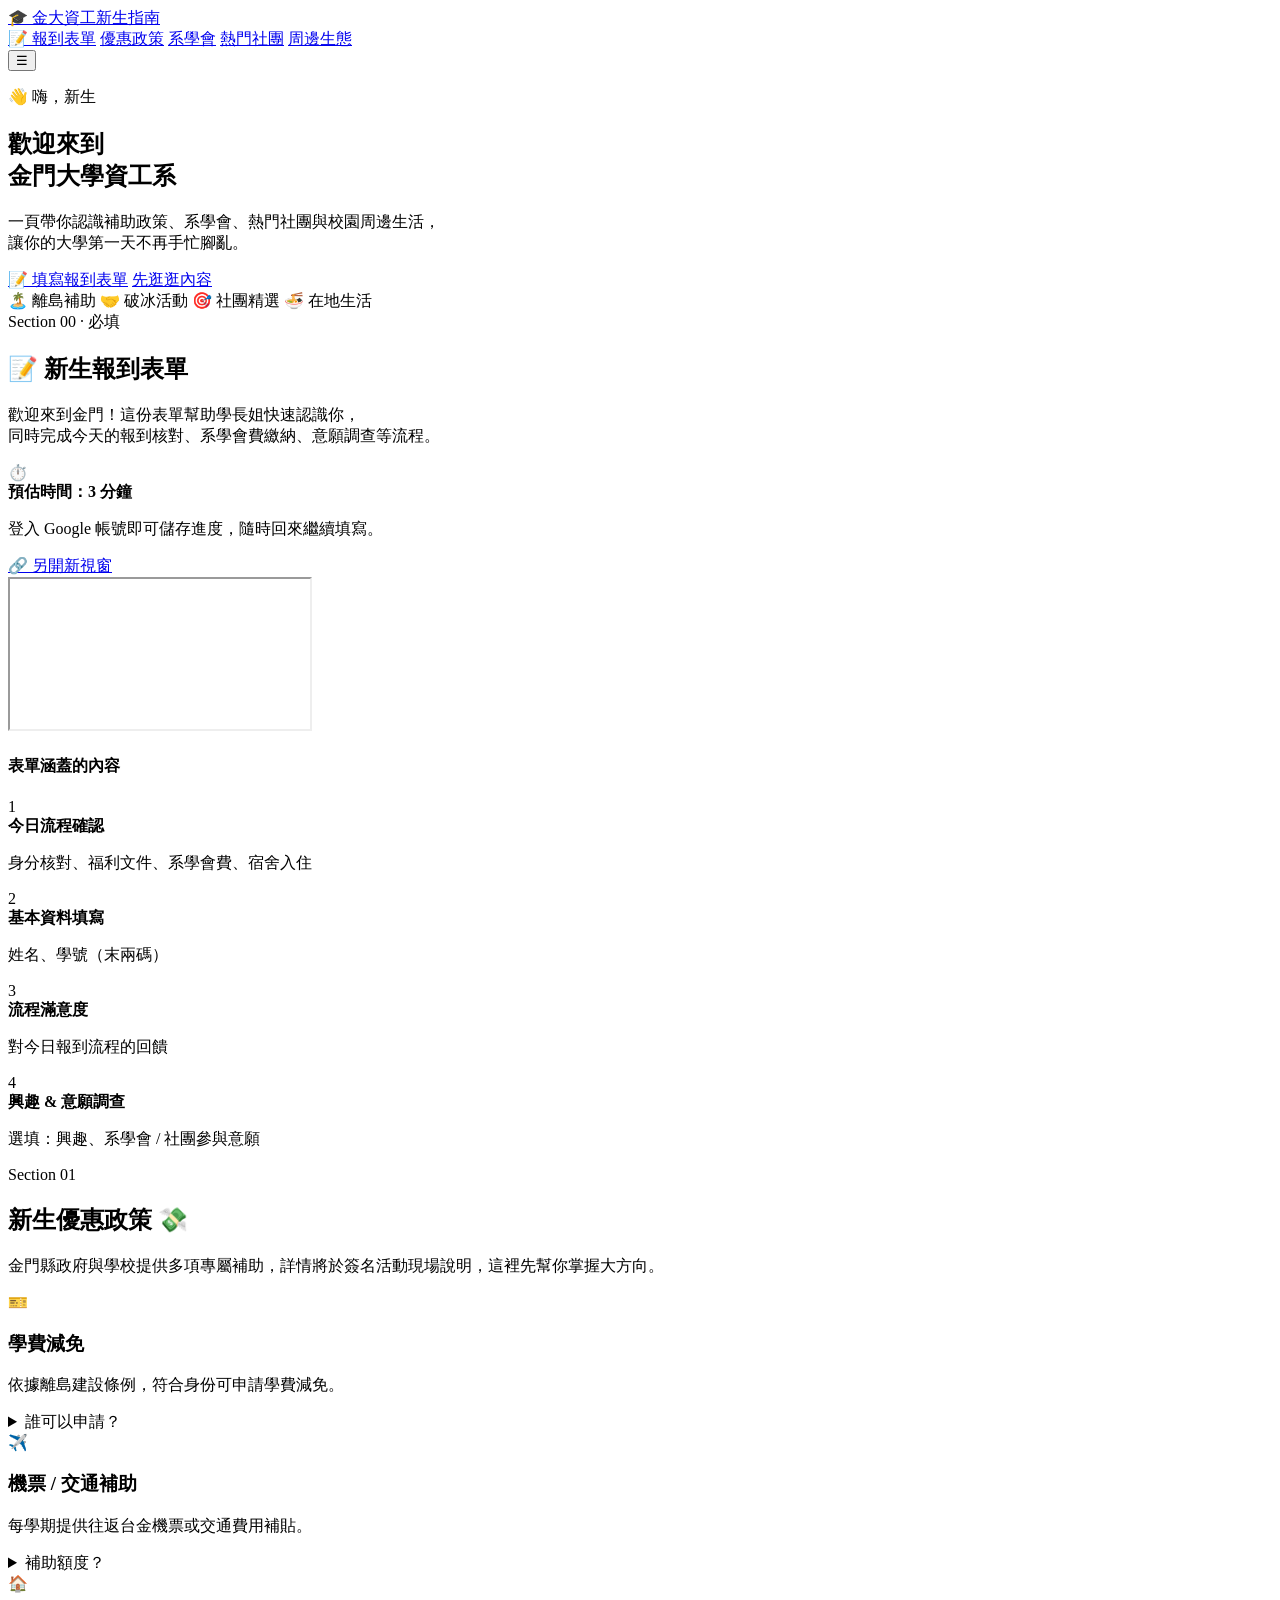
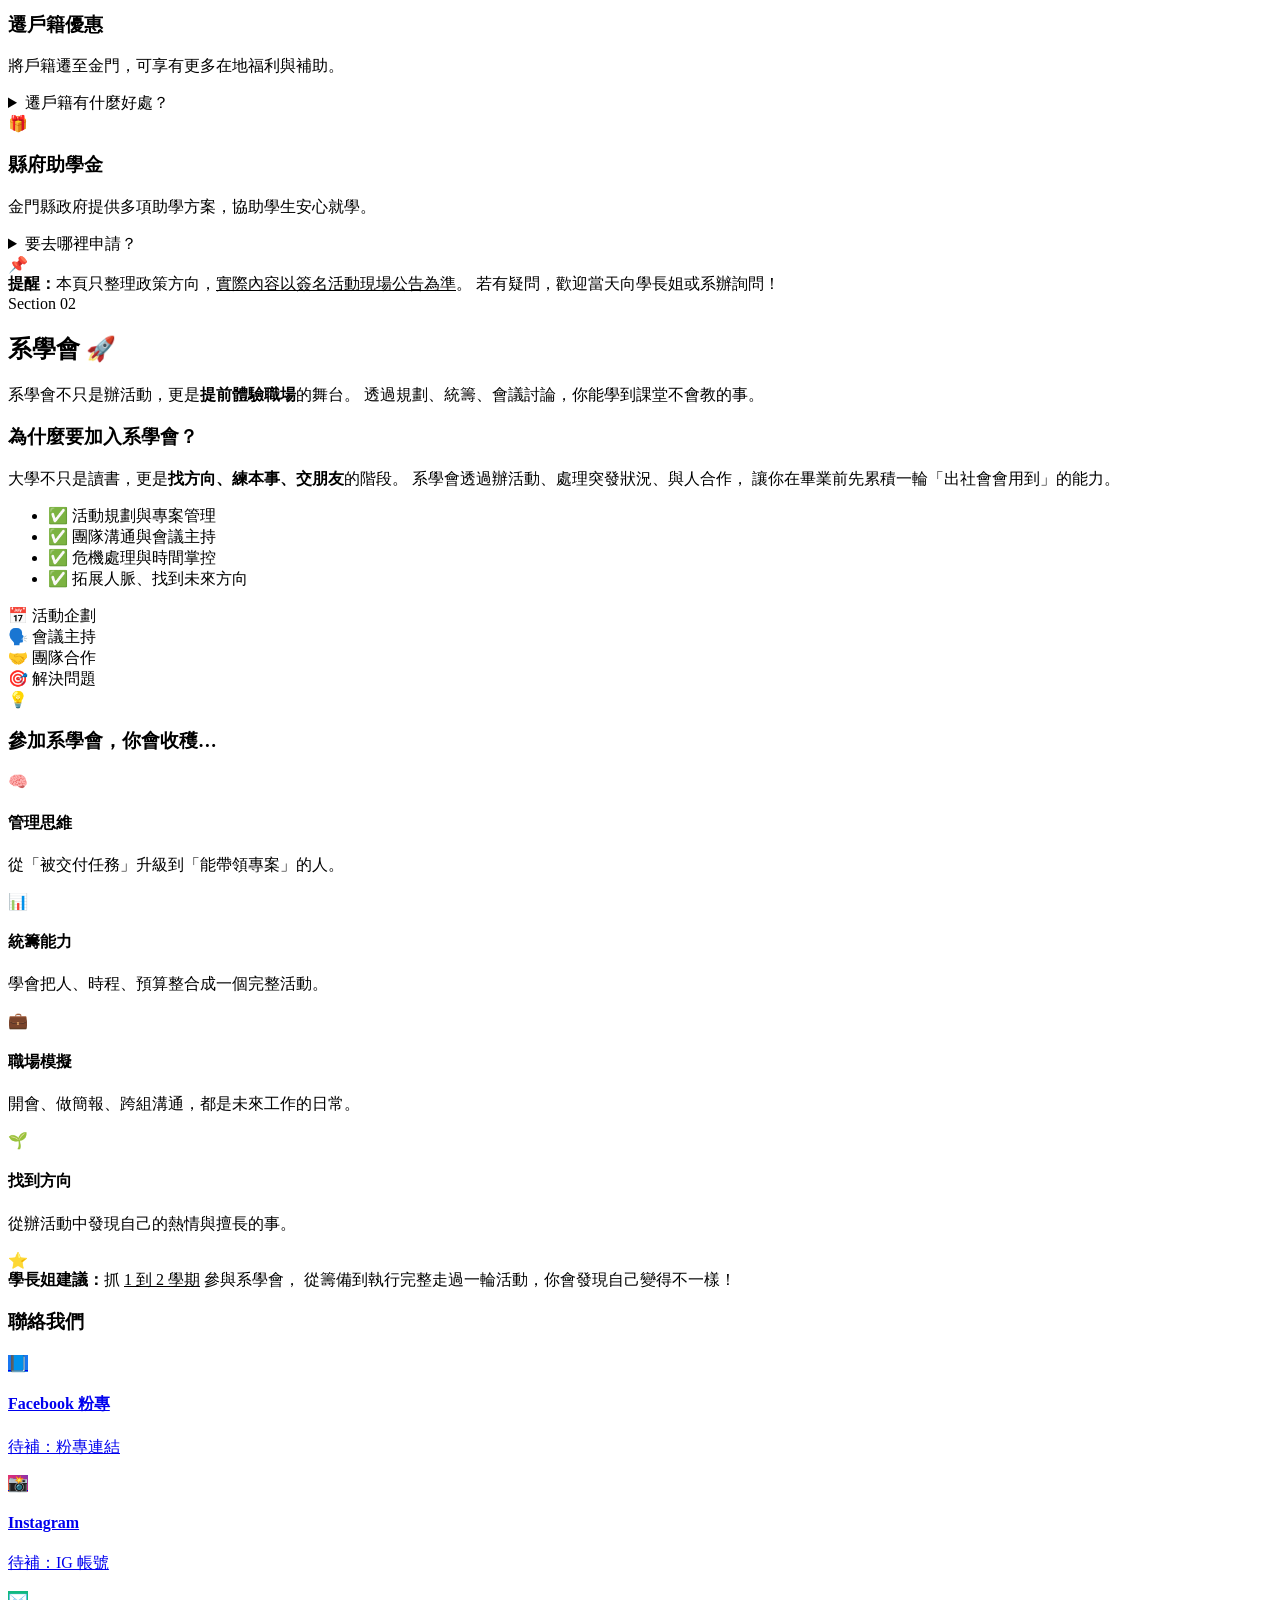
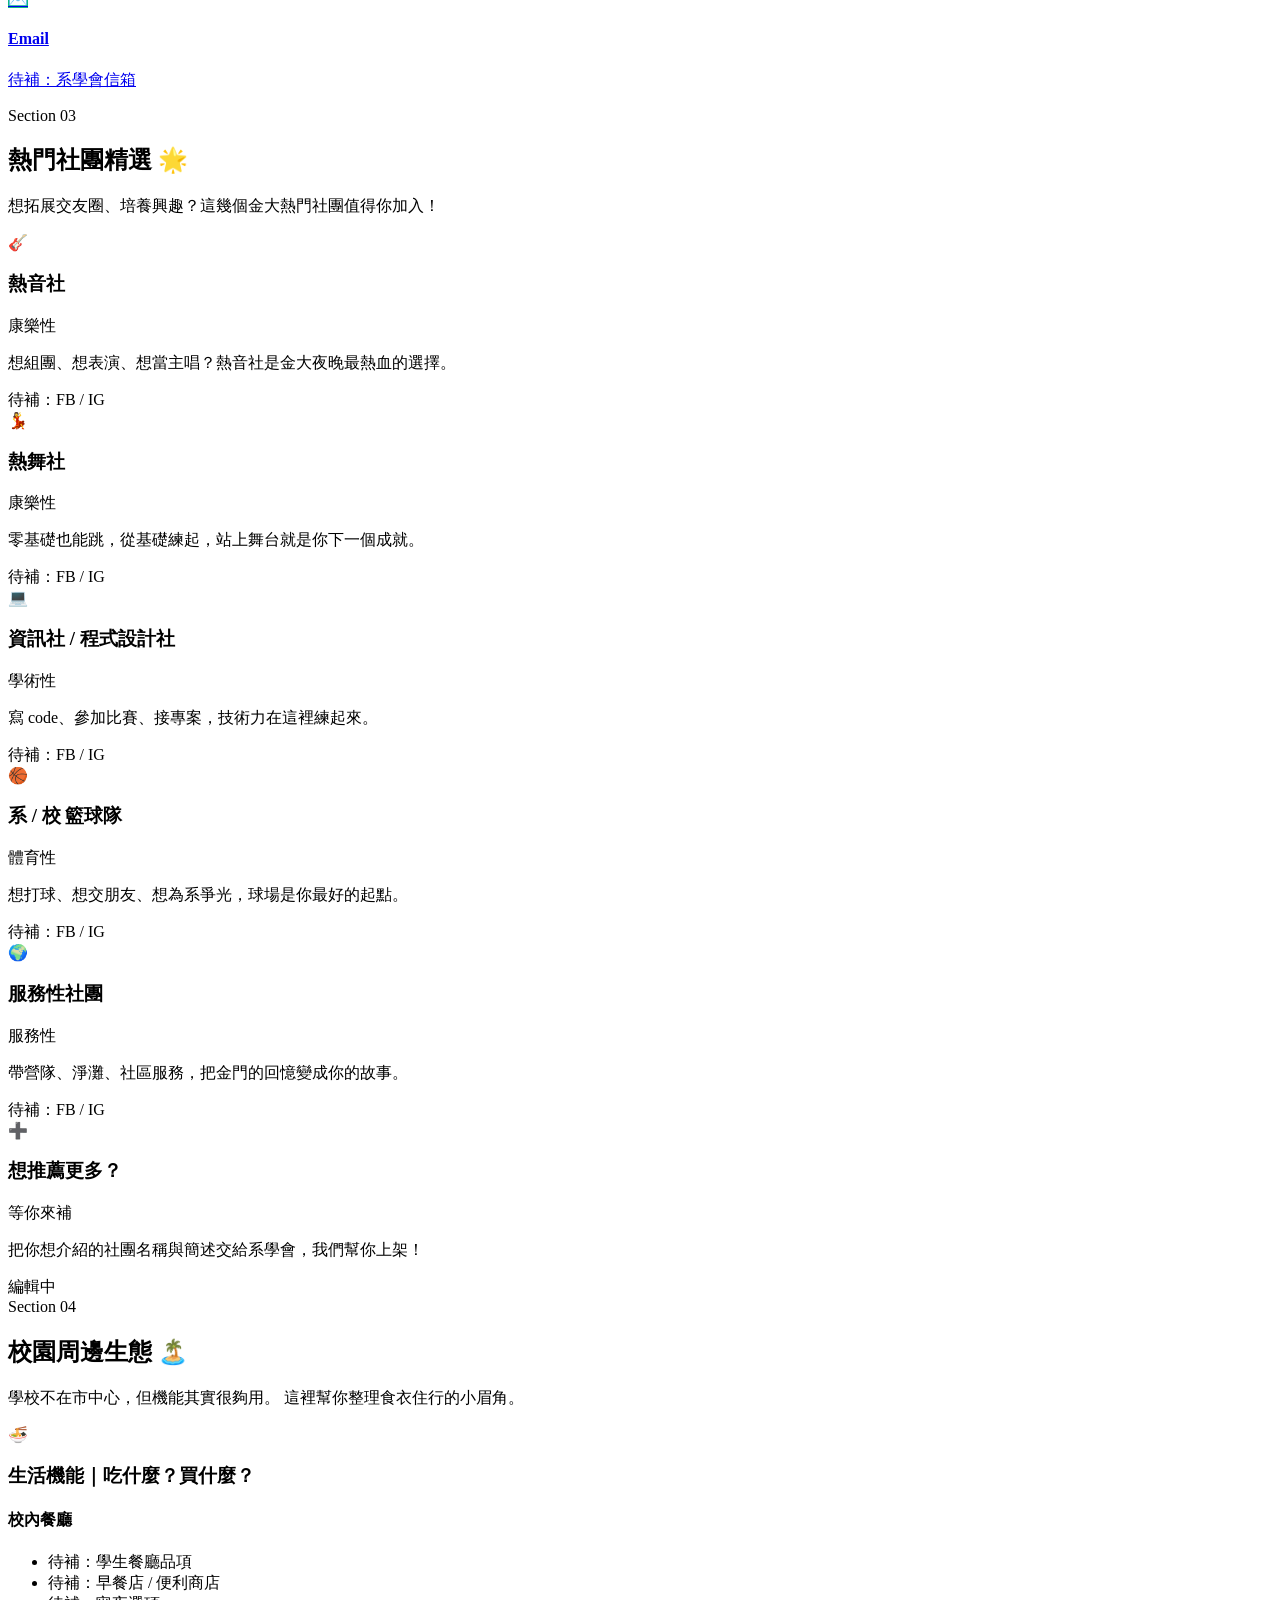
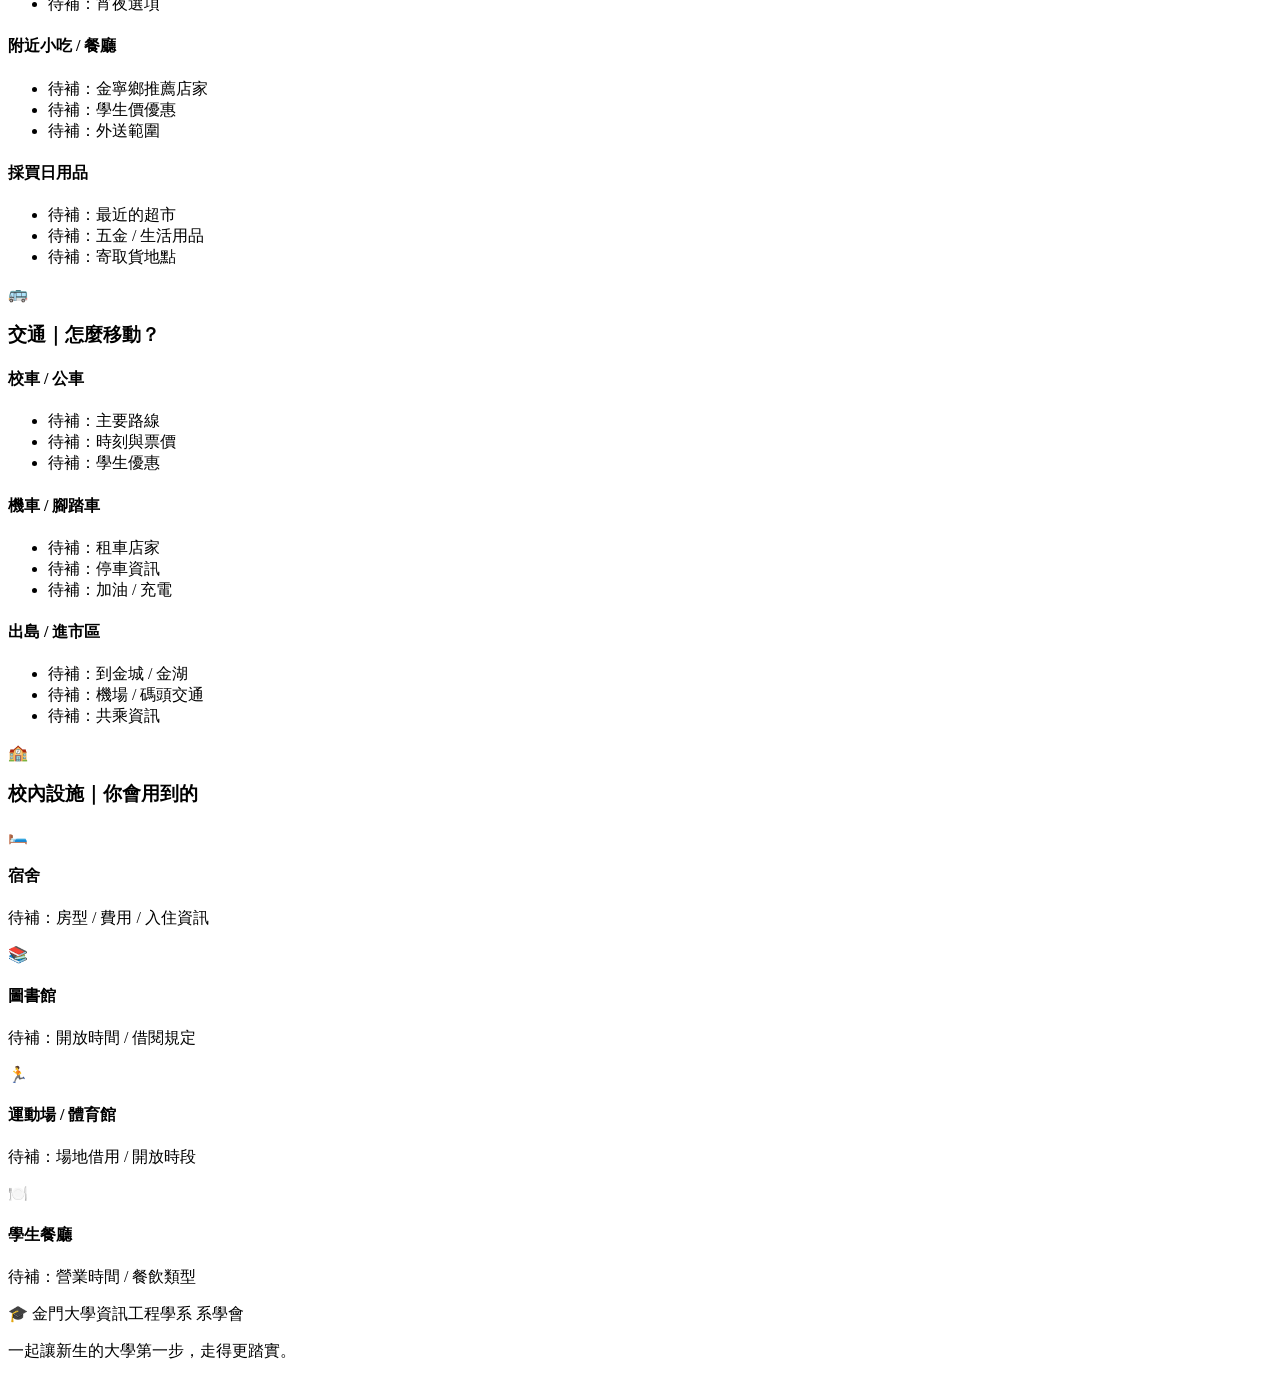
==== feedback_form/index.html @ 0ed9465d "newweb" ====
<!DOCTYPE html>
<html lang="zh-Hant">
<head>
  <meta charset="UTF-8" />
  <meta name="viewport" content="width=device-width, initial-scale=1.0" />
  <title>金大資工新生指南 | Welcome Freshers</title>
  <meta name="description" content="給金門大學資訊工程學系新生的全方位入門指南：優惠政策、系學會、社團與周邊生態。" />
  <link rel="stylesheet" href="style.css" />
</head>
<body>

  <!-- ============== 頂部導覽列 ============== -->
  <header class="navbar" id="navbar">
    <div class="nav-inner">
      <a href="#top" class="brand">
        <span class="brand-mark">🎓</span>
        <span class="brand-text">金大資工新生指南</span>
      </a>
      <nav class="nav-links">
        <a href="#form" class="nav-pill">📝 報到表單</a>
        <a href="#policy">優惠政策</a>
        <a href="#association">系學會</a>
        <a href="#clubs">熱門社團</a>
        <a href="#life">周邊生態</a>
      </nav>
      <button class="nav-toggle" id="navToggle" aria-label="開啟選單">☰</button>
    </div>
  </header>

  <!-- ============== Hero 首頁橫幅 ============== -->
  <section class="hero" id="top">
    <div class="hero-bg">
      <div class="blob blob-1"></div>
      <div class="blob blob-2"></div>
      <div class="blob blob-3"></div>
    </div>
    <div class="hero-content">
      <p class="hero-eyebrow">👋 嗨，新生</p>
      <h1 class="hero-title">
        歡迎來到<br/>
        <span class="gradient-text">金門大學資工系</span>
      </h1>
      <p class="hero-sub">
        一頁帶你認識補助政策、系學會、熱門社團與校園周邊生活，<br/>
        讓你的大學第一天不再手忙腳亂。
      </p>
      <div class="hero-cta">
        <a href="#form" class="btn btn-primary btn-pulse">📝 填寫報到表單</a>
        <a href="#policy" class="btn btn-ghost">先逛逛內容</a>
      </div>
      <div class="hero-pills">
        <span class="pill">🏝️ 離島補助</span>
        <span class="pill">🤝 破冰活動</span>
        <span class="pill">🎯 社團精選</span>
        <span class="pill">🍜 在地生活</span>
      </div>
    </div>
  </section>

  <!-- ============== 0. 新生報到表單 ============== -->
  <section class="section section-form" id="form">
    <div class="container">
      <div class="section-head">
        <span class="section-tag">Section 00 · 必填</span>
        <h2 class="section-title">📝 新生報到表單</h2>
        <p class="section-desc">
          歡迎來到金門！這份表單幫助學長姐快速認識你，<br/>
          同時完成今天的<span class="hl">報到核對、系學會費繳納、意願調查</span>等流程。
        </p>
      </div>

      <div class="form-wrapper">
        <div class="form-toolbar">
          <div class="form-info">
            <span class="form-info-icon">⏱️</span>
            <div>
              <strong>預估時間：3 分鐘</strong>
              <p>登入 Google 帳號即可儲存進度，隨時回來繼續填寫。</p>
            </div>
          </div>
          <a class="btn btn-ghost btn-sm"
             href="https://docs.google.com/forms/d/e/1FAIpQLSdD2zeQoWlKoznSL9fJsHEqjEMqN6kV2GFr8b3Kbhd0Yrdw0w/viewform?usp=publish-editor"
             target="_blank" rel="noopener">
            🔗 另開新視窗
          </a>
        </div>

        <div class="form-frame">
          <iframe
            src="https://docs.google.com/forms/d/e/1FAIpQLSdD2zeQoWlKoznSL9fJsHEqjEMqN6kV2GFr8b3Kbhd0Yrdw0w/viewform?embedded=true"
            scrolling="auto"
            allow="fullscreen"
            title="金大資工 2026 新生報到指南與意願交流表">
            載入中…
          </iframe>
        </div>

        <div class="form-steps">
          <h4>表單涵蓋的內容</h4>
          <div class="steps-grid">
            <div class="step-item">
              <span class="step-num">1</span>
              <div>
                <strong>今日流程確認</strong>
                <p>身分核對、福利文件、系學會費、宿舍入住</p>
              </div>
            </div>
            <div class="step-item">
              <span class="step-num">2</span>
              <div>
                <strong>基本資料填寫</strong>
                <p>姓名、學號（末兩碼）</p>
              </div>
            </div>
            <div class="step-item">
              <span class="step-num">3</span>
              <div>
                <strong>流程滿意度</strong>
                <p>對今日報到流程的回饋</p>
              </div>
            </div>
            <div class="step-item">
              <span class="step-num">4</span>
              <div>
                <strong>興趣 & 意願調查</strong>
                <p>選填：興趣、系學會 / 社團參與意願</p>
              </div>
            </div>
          </div>
        </div>
      </div>
    </div>
  </section>

  <!-- ============== 1. 優惠政策 ============== -->
  <section class="section section-policy" id="policy">
    <div class="container">
      <div class="section-head">
        <span class="section-tag">Section 01</span>
        <h2 class="section-title">新生優惠政策 💸</h2>
        <p class="section-desc">
          金門縣政府與學校提供多項專屬補助，<span class="hl">詳情將於簽名活動現場說明</span>，這裡先幫你掌握大方向。
        </p>
      </div>

      <div class="grid grid-4">
        <article class="card card-policy">
          <div class="card-icon icon-blue">🎫</div>
          <h3>學費減免</h3>
          <p>依據離島建設條例，符合身份可申請學費減免。</p>
          <details class="faq">
            <summary>誰可以申請？</summary>
            <p>以學校公告與註冊組資訊為準，簽名活動當天會有完整說明。</p>
          </details>
        </article>

        <article class="card card-policy">
          <div class="card-icon icon-coral">✈️</div>
          <h3>機票 / 交通補助</h3>
          <p>每學期提供往返台金機票或交通費用補貼。</p>
          <details class="faq">
            <summary>補助額度？</summary>
            <p>依縣府當年度公告調整，建議現場確認最新版本。</p>
          </details>
        </article>

        <article class="card card-policy">
          <div class="card-icon icon-mint">🏠</div>
          <h3>遷戶籍優惠</h3>
          <p>將戶籍遷至金門，可享有更多在地福利與補助。</p>
          <details class="faq">
            <summary>遷戶籍有什麼好處？</summary>
            <p>可能包含就學津貼、醫療優惠、地方加碼等，現場會完整說明。</p>
          </details>
        </article>

        <article class="card card-policy">
          <div class="card-icon icon-violet">🎁</div>
          <h3>縣府助學金</h3>
          <p>金門縣政府提供多項助學方案，協助學生安心就學。</p>
          <details class="faq">
            <summary>要去哪裡申請？</summary>
            <p>請依學校與縣府公告流程辦理，記得關注截止日期。</p>
          </details>
        </article>
      </div>

      <div class="callout">
        <span class="callout-icon">📌</span>
        <div>
          <strong>提醒：</strong>本頁只整理政策方向，<u>實際內容以簽名活動現場公告為準</u>。
          若有疑問，歡迎當天向學長姐或系辦詢問！
        </div>
      </div>
    </div>
  </section>

  <!-- ============== 2. 系學會 ============== -->
  <section class="section section-association" id="association">
    <div class="container">
      <div class="section-head">
        <span class="section-tag">Section 02</span>
        <h2 class="section-title">系學會 🚀</h2>
        <p class="section-desc">
          系學會不只是辦活動，更是<strong>提前體驗職場</strong>的舞台。
          透過規劃、統籌、會議討論，你能學到課堂不會教的事。
        </p>
      </div>

      <!-- 系學會主視覺卡片 -->
      <div class="assoc-hero">
        <div class="assoc-hero-text">
          <h3>為什麼要加入系學會？</h3>
          <p>
            大學不只是讀書，更是<strong>找方向、練本事、交朋友</strong>的階段。
            系學會透過辦活動、處理突發狀況、與人合作，
            讓你在畢業前先累積一輪「出社會會用到」的能力。
          </p>
          <ul class="check-list">
            <li>✅ 活動規劃與專案管理</li>
            <li>✅ 團隊溝通與會議主持</li>
            <li>✅ 危機處理與時間掌控</li>
            <li>✅ 拓展人脈、找到未來方向</li>
          </ul>
        </div>
        <div class="assoc-hero-visual">
          <div class="float-card fc-1">📅 活動企劃</div>
          <div class="float-card fc-2">🗣️ 會議主持</div>
          <div class="float-card fc-3">🤝 團隊合作</div>
          <div class="float-card fc-4">🎯 解決問題</div>
          <div class="assoc-center">💡</div>
        </div>
      </div>

      <!-- 收穫卡片 -->
      <h3 class="block-title">參加系學會，你會收穫…</h3>
      <div class="grid grid-4">
        <div class="mini-card">
          <span class="mini-icon">🧠</span>
          <h4>管理思維</h4>
          <p>從「被交付任務」升級到「能帶領專案」的人。</p>
        </div>
        <div class="mini-card">
          <span class="mini-icon">📊</span>
          <h4>統籌能力</h4>
          <p>學會把人、時程、預算整合成一個完整活動。</p>
        </div>
        <div class="mini-card">
          <span class="mini-icon">💼</span>
          <h4>職場模擬</h4>
          <p>開會、做簡報、跨組溝通，都是未來工作的日常。</p>
        </div>
        <div class="mini-card">
          <span class="mini-icon">🌱</span>
          <h4>找到方向</h4>
          <p>從辦活動中發現自己的熱情與擅長的事。</p>
        </div>
      </div>

      <div class="callout callout-coral">
        <span class="callout-icon">⭐</span>
        <div>
          <strong>學長姐建議：</strong>抓 <u>1 到 2 學期</u> 參與系學會，
          從籌備到執行完整走過一輪活動，你會發現自己變得不一樣！
        </div>
      </div>

      <!-- 聯絡方式 -->
      <h3 class="block-title">聯絡我們</h3>
      <div class="grid grid-3 contact-grid">
        <a class="contact-card" href="#" aria-label="Facebook">
          <span class="contact-icon" style="background:#1877F2;">📘</span>
          <div>
            <h4>Facebook 粉專</h4>
            <p>待補：粉專連結</p>
          </div>
        </a>
        <a class="contact-card" href="#" aria-label="Instagram">
          <span class="contact-icon" style="background:linear-gradient(45deg,#F58529,#DD2A7B,#8134AF);">📸</span>
          <div>
            <h4>Instagram</h4>
            <p>待補：IG 帳號</p>
          </div>
        </a>
        <a class="contact-card" href="mailto:nqucs@example.com" aria-label="Email">
          <span class="contact-icon" style="background:#10B981;">✉️</span>
          <div>
            <h4>Email</h4>
            <p>待補：系學會信箱</p>
          </div>
        </a>
      </div>
    </div>
  </section>

  <!-- ============== 3. 熱門社團 ============== -->
  <section class="section section-clubs" id="clubs">
    <div class="container">
      <div class="section-head">
        <span class="section-tag">Section 03</span>
        <h2 class="section-title">熱門社團精選 🌟</h2>
        <p class="section-desc">
          想拓展交友圈、培養興趣？這幾個金大熱門社團值得你加入！
        </p>
      </div>

      <div class="grid grid-3">
        <!-- 社團卡片樣板：複製 6 張 -->
        <article class="club-card">
          <div class="club-emoji">🎸</div>
          <h3>熱音社</h3>
          <p class="club-tag">康樂性</p>
          <p>想組團、想表演、想當主唱？熱音社是金大夜晚最熱血的選擇。</p>
          <span class="club-meta">待補：FB / IG</span>
        </article>

        <article class="club-card">
          <div class="club-emoji">💃</div>
          <h3>熱舞社</h3>
          <p class="club-tag">康樂性</p>
          <p>零基礎也能跳，從基礎練起，站上舞台就是你下一個成就。</p>
          <span class="club-meta">待補：FB / IG</span>
        </article>

        <article class="club-card">
          <div class="club-emoji">💻</div>
          <h3>資訊社 / 程式設計社</h3>
          <p class="club-tag">學術性</p>
          <p>寫 code、參加比賽、接專案，技術力在這裡練起來。</p>
          <span class="club-meta">待補：FB / IG</span>
        </article>

        <article class="club-card">
          <div class="club-emoji">🏀</div>
          <h3>系 / 校 籃球隊</h3>
          <p class="club-tag">體育性</p>
          <p>想打球、想交朋友、想為系爭光，球場是你最好的起點。</p>
          <span class="club-meta">待補：FB / IG</span>
        </article>

        <article class="club-card">
          <div class="club-emoji">🌍</div>
          <h3>服務性社團</h3>
          <p class="club-tag">服務性</p>
          <p>帶營隊、淨灘、社區服務，把金門的回憶變成你的故事。</p>
          <span class="club-meta">待補：FB / IG</span>
        </article>

        <article class="club-card club-card-add">
          <div class="club-emoji">➕</div>
          <h3>想推薦更多？</h3>
          <p class="club-tag">等你來補</p>
          <p>把你想介紹的社團名稱與簡述交給系學會，我們幫你上架！</p>
          <span class="club-meta">編輯中</span>
        </article>
      </div>
    </div>
  </section>

  <!-- ============== 4. 周邊生態 ============== -->
  <section class="section section-life" id="life">
    <div class="container">
      <div class="section-head">
        <span class="section-tag">Section 04</span>
        <h2 class="section-title">校園周邊生態 🏝️</h2>
        <p class="section-desc">
          學校不在市中心，但機能其實很夠用。
          這裡幫你整理食衣住行的小眉角。
        </p>
      </div>

      <!-- 生活機能 -->
      <div class="life-block">
        <div class="life-head">
          <span class="life-icon">🍜</span>
          <h3>生活機能｜吃什麼？買什麼？</h3>
        </div>
        <div class="grid grid-3">
          <div class="life-card">
            <h4>校內餐廳</h4>
            <ul class="bullet-list">
              <li>待補：學生餐廳品項</li>
              <li>待補：早餐店 / 便利商店</li>
              <li>待補：宵夜選項</li>
            </ul>
          </div>
          <div class="life-card">
            <h4>附近小吃 / 餐廳</h4>
            <ul class="bullet-list">
              <li>待補：金寧鄉推薦店家</li>
              <li>待補：學生價優惠</li>
              <li>待補：外送範圍</li>
            </ul>
          </div>
          <div class="life-card">
            <h4>採買日用品</h4>
            <ul class="bullet-list">
              <li>待補：最近的超市</li>
              <li>待補：五金 / 生活用品</li>
              <li>待補：寄取貨地點</li>
            </ul>
          </div>
        </div>
      </div>

      <!-- 交通 -->
      <div class="life-block">
        <div class="life-head">
          <span class="life-icon">🚌</span>
          <h3>交通｜怎麼移動？</h3>
        </div>
        <div class="grid grid-3">
          <div class="life-card life-card-blue">
            <h4>校車 / 公車</h4>
            <ul class="bullet-list">
              <li>待補：主要路線</li>
              <li>待補：時刻與票價</li>
              <li>待補：學生優惠</li>
            </ul>
          </div>
          <div class="life-card life-card-blue">
            <h4>機車 / 腳踏車</h4>
            <ul class="bullet-list">
              <li>待補：租車店家</li>
              <li>待補：停車資訊</li>
              <li>待補：加油 / 充電</li>
            </ul>
          </div>
          <div class="life-card life-card-blue">
            <h4>出島 / 進市區</h4>
            <ul class="bullet-list">
              <li>待補：到金城 / 金湖</li>
              <li>待補：機場 / 碼頭交通</li>
              <li>待補：共乘資訊</li>
            </ul>
          </div>
        </div>
      </div>

      <!-- 校內設施 -->
      <div class="life-block">
        <div class="life-head">
          <span class="life-icon">🏫</span>
          <h3>校內設施｜你會用到的</h3>
        </div>
        <div class="grid grid-4">
          <div class="facility-card">
            <span class="facility-emoji">🛏️</span>
            <h4>宿舍</h4>
            <p>待補：房型 / 費用 / 入住資訊</p>
          </div>
          <div class="facility-card">
            <span class="facility-emoji">📚</span>
            <h4>圖書館</h4>
            <p>待補：開放時間 / 借閱規定</p>
          </div>
          <div class="facility-card">
            <span class="facility-emoji">🏃</span>
            <h4>運動場 / 體育館</h4>
            <p>待補：場地借用 / 開放時段</p>
          </div>
          <div class="facility-card">
            <span class="facility-emoji">🍽️</span>
            <h4>學生餐廳</h4>
            <p>待補：營業時間 / 餐飲類型</p>
          </div>
        </div>
      </div>
    </div>
  </section>

  <!-- ============== 頁尾 ============== -->
  <footer class="footer">
    <div class="container footer-inner">
      <p>🎓 金門大學資訊工程學系 系學會</p>
      <p class="footer-sub">一起讓新生的大學第一步，走得更踏實。</p>
    </div>
  </footer>

  <script src="script.js"></script>
</body>
</html>
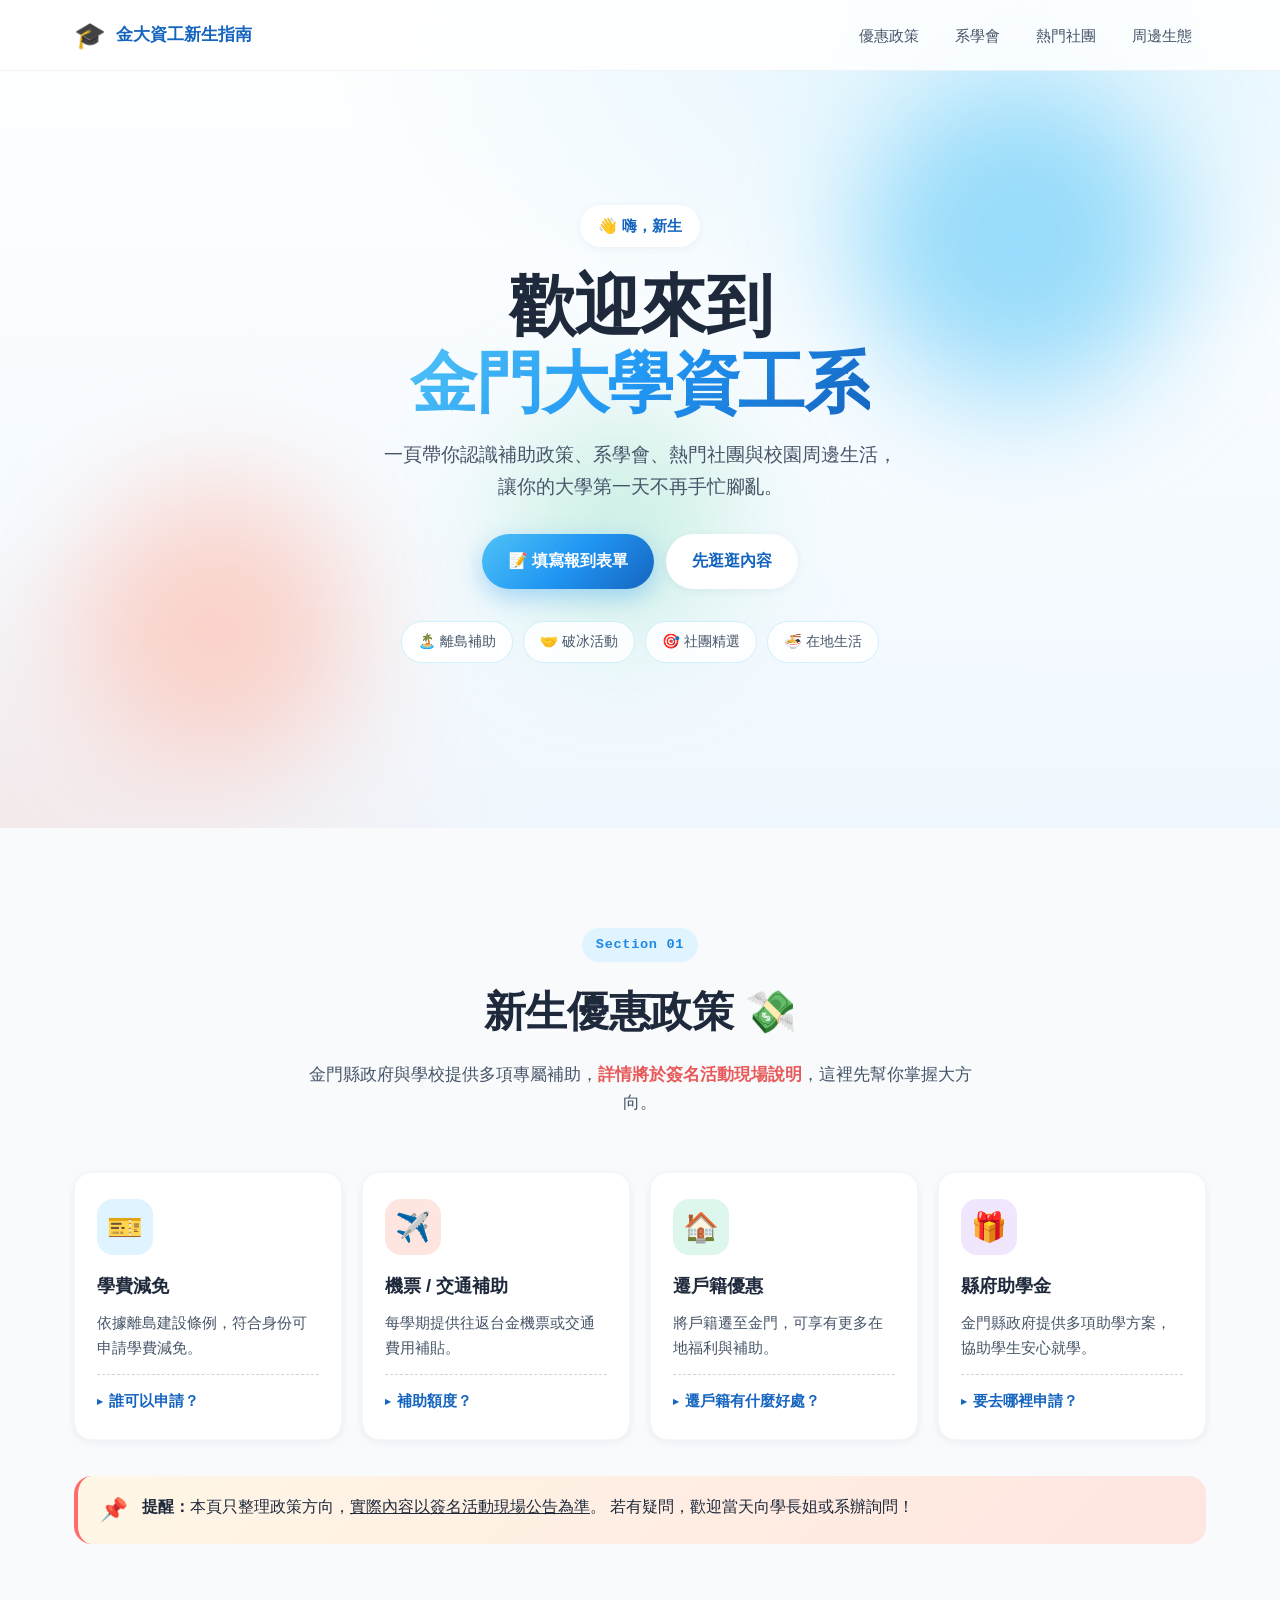
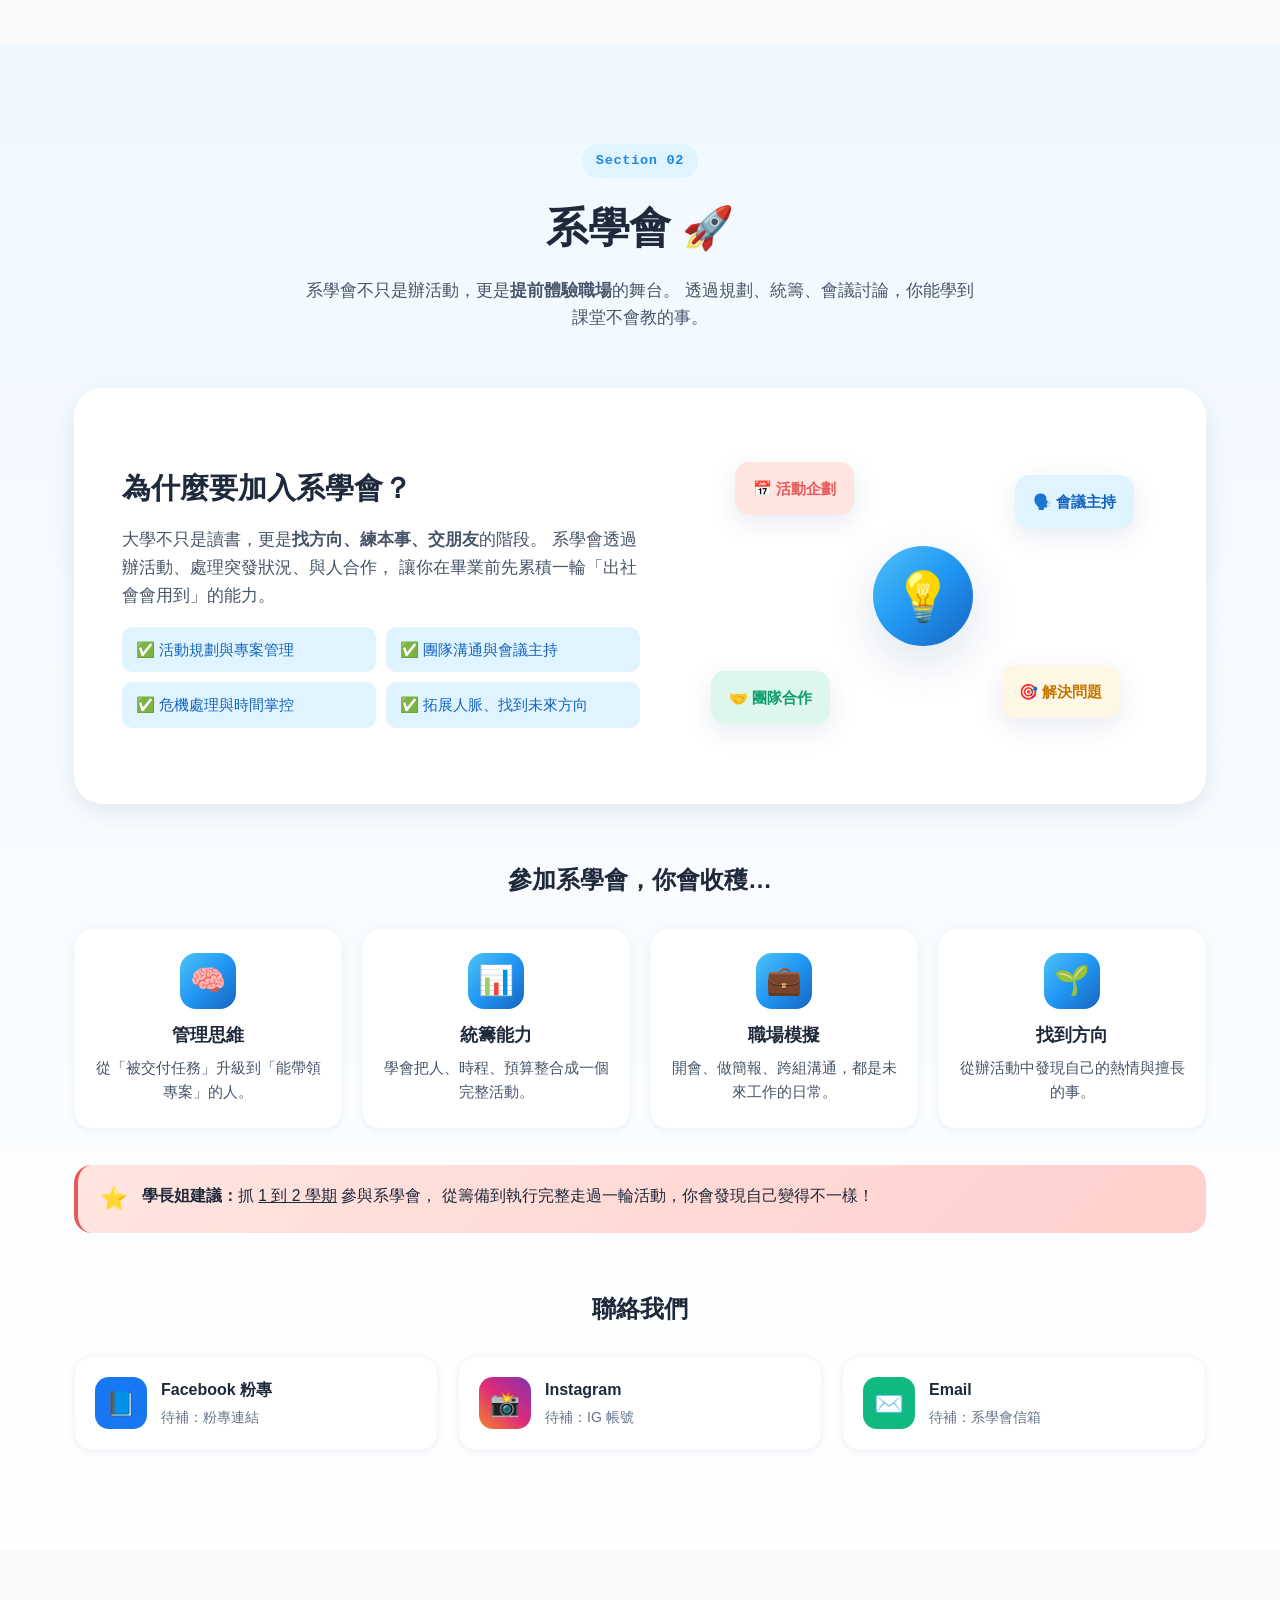
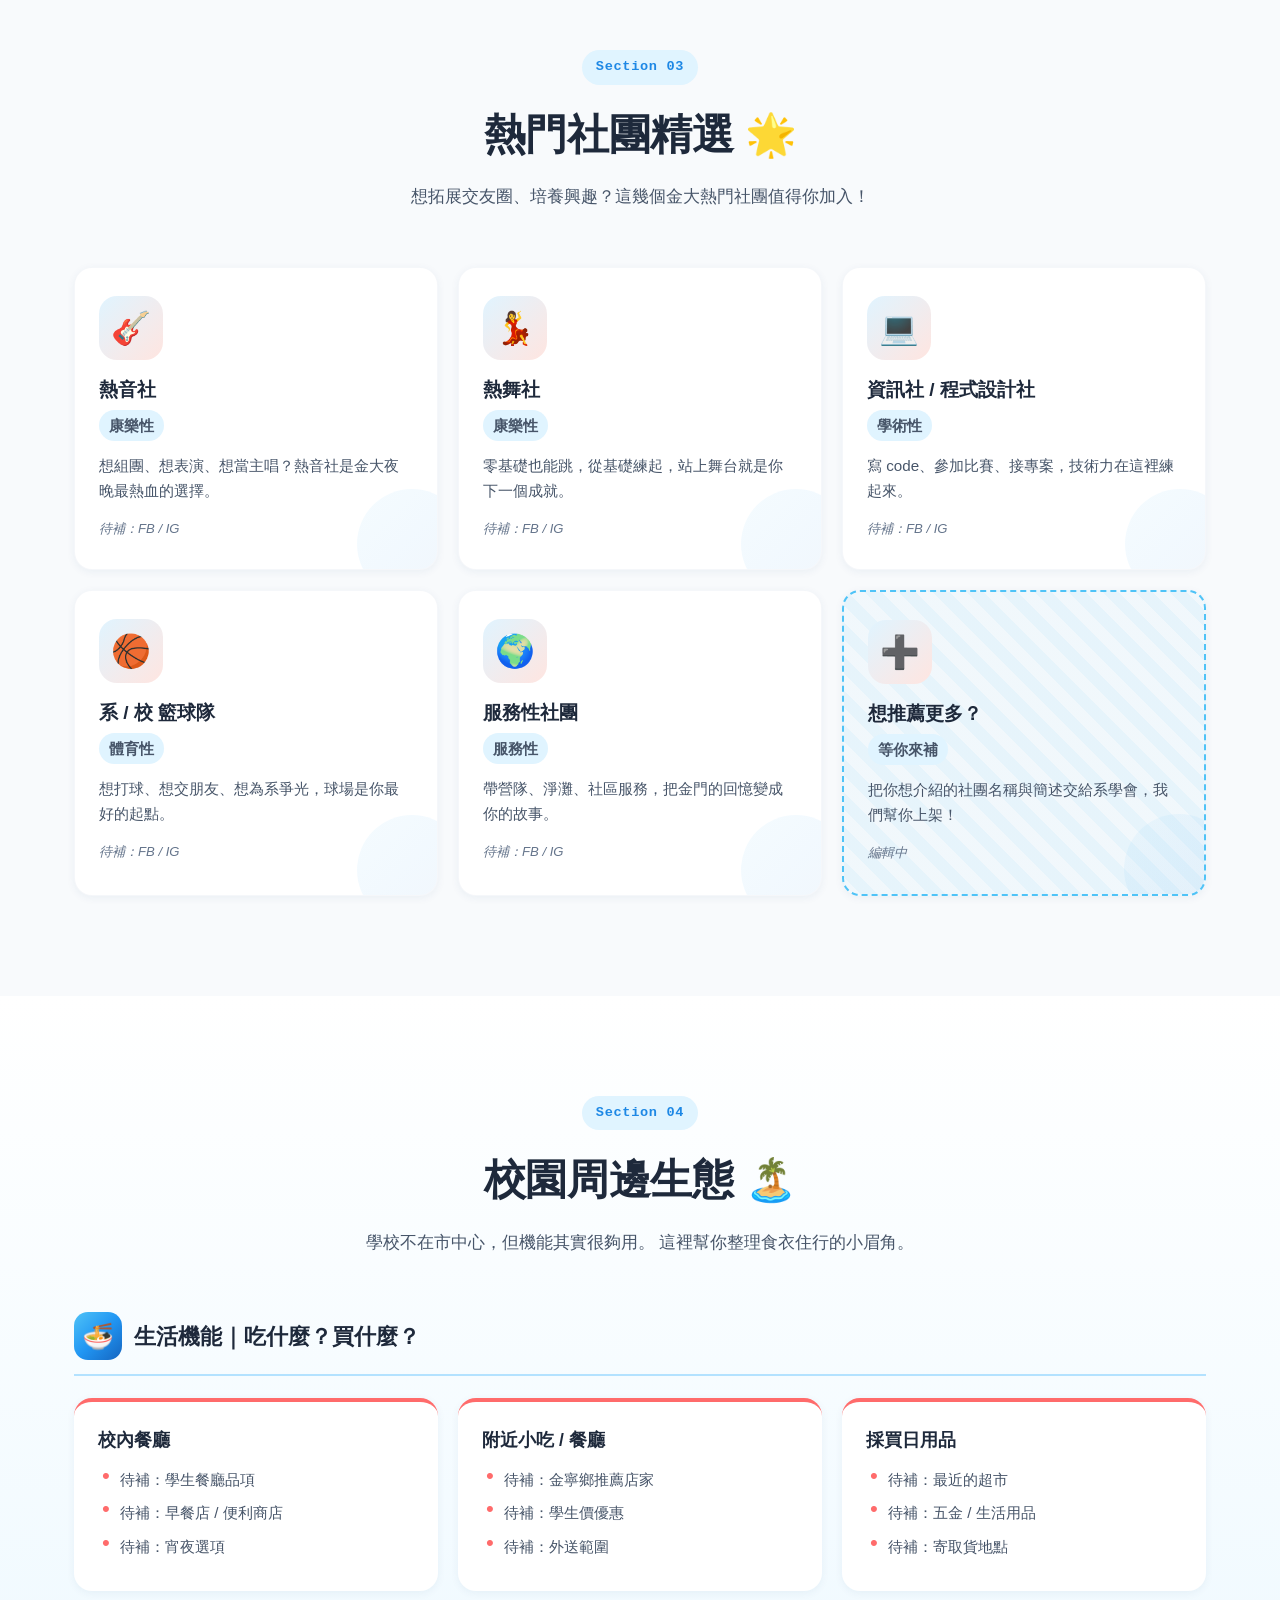
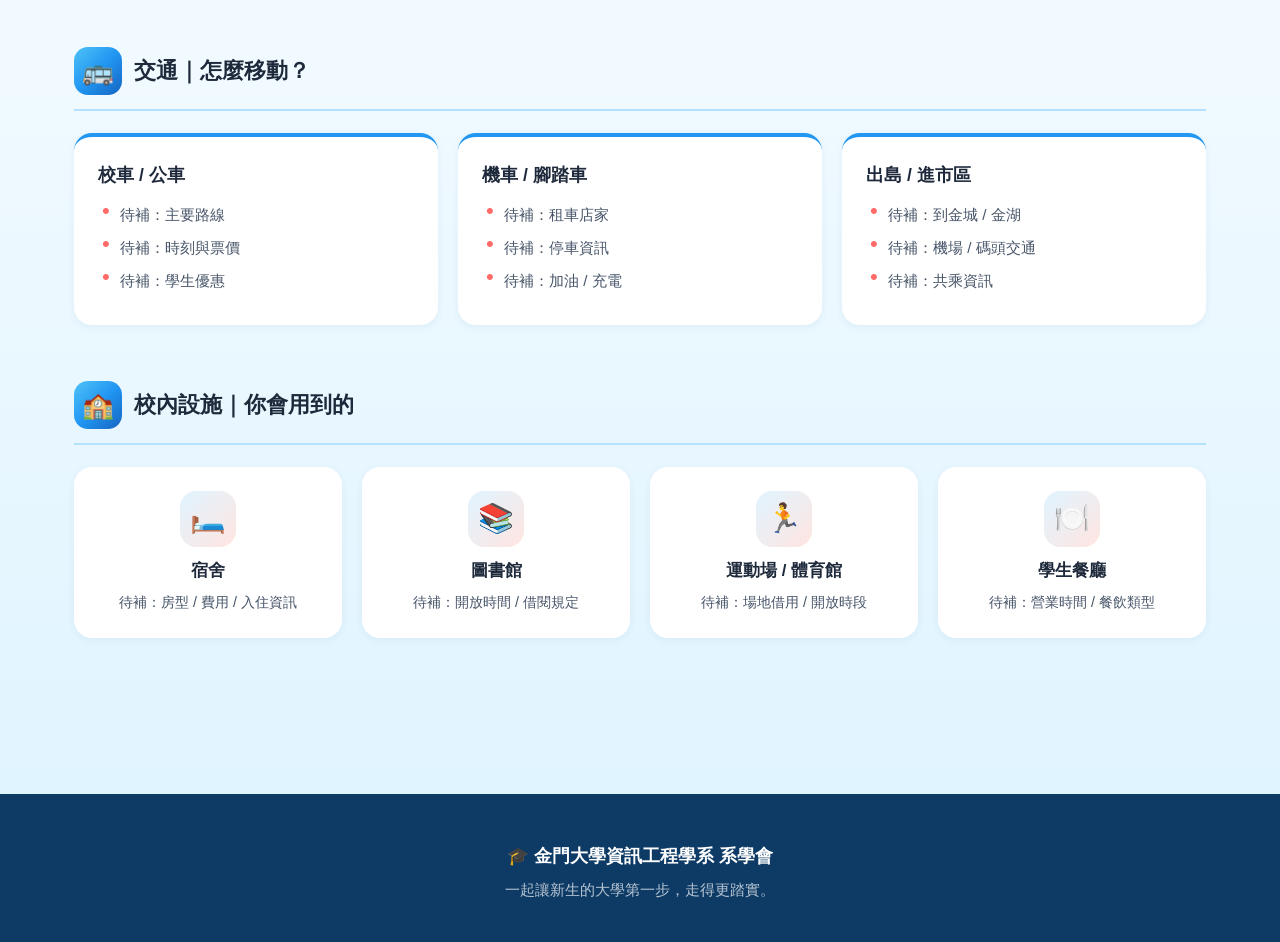
==== commit 998d5a28: "update index" ====
--- a/feedback_form/index.html
+++ b/feedback_form/index.html
@@ -17,7 +17,6 @@
         <span class="brand-text">金大資工新生指南</span>
       </a>
       <nav class="nav-links">
-        <a href="#form" class="nav-pill">📝 報到表單</a>
         <a href="#policy">優惠政策</a>
         <a href="#association">系學會</a>
         <a href="#clubs">熱門社團</a>
@@ -45,7 +44,11 @@
         讓你的大學第一天不再手忙腳亂。
       </p>
       <div class="hero-cta">
-        <a href="#form" class="btn btn-primary btn-pulse">📝 填寫報到表單</a>
+        <a href="https://docs.google.com/forms/d/e/1FAIpQLSdD2zeQoWlKoznSL9fJsHEqjEMqN6kV2GFr8b3Kbhd0Yrdw0w/viewform?usp=publish-editor"
+           target="_blank" rel="noopener"
+           class="btn btn-primary btn-pulse">
+          📝 填寫報到表單
+        </a>
         <a href="#policy" class="btn btn-ghost">先逛逛內容</a>
       </div>
       <div class="hero-pills">
@@ -53,81 +56,6 @@
         <span class="pill">🤝 破冰活動</span>
         <span class="pill">🎯 社團精選</span>
         <span class="pill">🍜 在地生活</span>
-      </div>
-    </div>
-  </section>
-
-  <!-- ============== 0. 新生報到表單 ============== -->
-  <section class="section section-form" id="form">
-    <div class="container">
-      <div class="section-head">
-        <span class="section-tag">Section 00 · 必填</span>
-        <h2 class="section-title">📝 新生報到表單</h2>
-        <p class="section-desc">
-          歡迎來到金門！這份表單幫助學長姐快速認識你，<br/>
-          同時完成今天的<span class="hl">報到核對、系學會費繳納、意願調查</span>等流程。
-        </p>
-      </div>
-
-      <div class="form-wrapper">
-        <div class="form-toolbar">
-          <div class="form-info">
-            <span class="form-info-icon">⏱️</span>
-            <div>
-              <strong>預估時間：3 分鐘</strong>
-              <p>登入 Google 帳號即可儲存進度，隨時回來繼續填寫。</p>
-            </div>
-          </div>
-          <a class="btn btn-ghost btn-sm"
-             href="https://docs.google.com/forms/d/e/1FAIpQLSdD2zeQoWlKoznSL9fJsHEqjEMqN6kV2GFr8b3Kbhd0Yrdw0w/viewform?usp=publish-editor"
-             target="_blank" rel="noopener">
-            🔗 另開新視窗
-          </a>
-        </div>
-
-        <div class="form-frame">
-          <iframe
-            src="https://docs.google.com/forms/d/e/1FAIpQLSdD2zeQoWlKoznSL9fJsHEqjEMqN6kV2GFr8b3Kbhd0Yrdw0w/viewform?embedded=true"
-            scrolling="auto"
-            allow="fullscreen"
-            title="金大資工 2026 新生報到指南與意願交流表">
-            載入中…
-          </iframe>
-        </div>
-
-        <div class="form-steps">
-          <h4>表單涵蓋的內容</h4>
-          <div class="steps-grid">
-            <div class="step-item">
-              <span class="step-num">1</span>
-              <div>
-                <strong>今日流程確認</strong>
-                <p>身分核對、福利文件、系學會費、宿舍入住</p>
-              </div>
-            </div>
-            <div class="step-item">
-              <span class="step-num">2</span>
-              <div>
-                <strong>基本資料填寫</strong>
-                <p>姓名、學號（末兩碼）</p>
-              </div>
-            </div>
-            <div class="step-item">
-              <span class="step-num">3</span>
-              <div>
-                <strong>流程滿意度</strong>
-                <p>對今日報到流程的回饋</p>
-              </div>
-            </div>
-            <div class="step-item">
-              <span class="step-num">4</span>
-              <div>
-                <strong>興趣 & 意願調查</strong>
-                <p>選填：興趣、系學會 / 社團參與意願</p>
-              </div>
-            </div>
-          </div>
-        </div>
       </div>
     </div>
   </section>
--- a/feedback_form/style.css
+++ b/feedback_form/style.css
@@ -0,0 +1,1196 @@
+/* ================================
+   金大資工新生指南 - 樣式表
+   配色：海洋藍漸層 + 珊瑚橘點綴
+   ================================ */
+
+/* ---------- Reset & 基本 ---------- */
+*, *::before, *::after {
+  box-sizing: border-box;
+  margin: 0;
+  padding: 0;
+}
+
+:root {
+  --blue-50:  #E0F4FF;
+  --blue-100: #B3E2FF;
+  --blue-300: #4FC3F7;
+  --blue-500: #2196F3;
+  --blue-600: #1E88E5;
+  --blue-700: #1565C0;
+  --blue-900: #0D3B66;
+
+  --coral-300: #FFB4A2;
+  --coral-500: #FF6B6B;
+  --coral-600: #E85A5A;
+
+  --mint-300: #A8E6CF;
+  --mint-500: #4DD0A8;
+
+  --violet-300: #C7A8FF;
+  --violet-500: #9B72F5;
+
+  --yellow-300: #FFE082;
+  --yellow-500: #FFC857;
+
+  --ink-900: #1E293B;
+  --ink-700: #475569;
+  --ink-500: #64748B;
+  --ink-300: #CBD5E1;
+  --ink-100: #F1F5F9;
+  --bg:      #F8FAFC;
+  --white:   #FFFFFF;
+
+  --shadow-sm: 0 2px 8px rgba(15, 60, 120, 0.06);
+  --shadow-md: 0 8px 24px rgba(15, 60, 120, 0.10);
+  --shadow-lg: 0 16px 48px rgba(15, 60, 120, 0.14);
+
+  --radius-sm: 12px;
+  --radius-md: 18px;
+  --radius-lg: 28px;
+
+  --gradient-main: linear-gradient(135deg, #4FC3F7 0%, #2196F3 50%, #1565C0 100%);
+  --gradient-soft: linear-gradient(135deg, #E0F4FF 0%, #FFE5E0 100%);
+  --gradient-coral: linear-gradient(135deg, #FFB4A2 0%, #FF6B6B 100%);
+}
+
+html { scroll-behavior: smooth; }
+
+body {
+  font-family: "Noto Sans TC", "PingFang TC", "Microsoft JhengHei",
+               -apple-system, BlinkMacSystemFont, "Segoe UI", sans-serif;
+  color: var(--ink-900);
+  background: var(--bg);
+  line-height: 1.65;
+  -webkit-font-smoothing: antialiased;
+  overflow-x: hidden;
+}
+
+a { color: inherit; text-decoration: none; }
+
+img, svg { max-width: 100%; display: block; }
+
+.container {
+  width: 100%;
+  max-width: 1180px;
+  margin: 0 auto;
+  padding: 0 24px;
+}
+
+/* ---------- 導覽列 ---------- */
+.navbar {
+  position: fixed;
+  top: 0; left: 0; right: 0;
+  z-index: 100;
+  background: rgba(255, 255, 255, 0.85);
+  backdrop-filter: blur(14px);
+  -webkit-backdrop-filter: blur(14px);
+  border-bottom: 1px solid rgba(15, 60, 120, 0.06);
+  transition: box-shadow .3s ease;
+}
+.navbar.scrolled { box-shadow: var(--shadow-sm); }
+
+.nav-inner {
+  max-width: 1180px;
+  margin: 0 auto;
+  padding: 14px 24px;
+  display: flex;
+  align-items: center;
+  justify-content: space-between;
+  gap: 16px;
+}
+
+.brand {
+  display: flex;
+  align-items: center;
+  gap: 10px;
+  font-weight: 700;
+  color: var(--blue-700);
+}
+.brand-mark { font-size: 1.6rem; }
+.brand-text { font-size: 1.05rem; }
+
+.nav-links {
+  display: flex;
+  gap: 8px;
+}
+.nav-links a {
+  padding: 8px 14px;
+  border-radius: 999px;
+  font-size: 0.95rem;
+  font-weight: 500;
+  color: var(--ink-700);
+  transition: all .2s ease;
+}
+.nav-links a:hover {
+  background: var(--blue-50);
+  color: var(--blue-700);
+}
+
+.nav-toggle {
+  display: none;
+  background: var(--blue-50);
+  border: none;
+  font-size: 1.5rem;
+  width: 42px; height: 42px;
+  border-radius: 12px;
+  cursor: pointer;
+  color: var(--blue-700);
+}
+
+/* ---------- Hero ---------- */
+.hero {
+  position: relative;
+  min-height: 92vh;
+  padding: 120px 24px 80px;
+  display: flex;
+  align-items: center;
+  overflow: hidden;
+  background:
+    radial-gradient(1200px 600px at 80% 0%, rgba(79,195,247,0.18), transparent 60%),
+    radial-gradient(900px 500px at 0% 100%, rgba(255,180,162,0.22), transparent 60%),
+    linear-gradient(180deg, #FFFFFF 0%, #F0F8FF 100%);
+}
+
+.hero-bg {
+  position: absolute;
+  inset: 0;
+  pointer-events: none;
+}
+.blob {
+  position: absolute;
+  border-radius: 50%;
+  filter: blur(60px);
+  opacity: 0.55;
+  animation: float 12s ease-in-out infinite;
+}
+.blob-1 {
+  width: 320px; height: 320px;
+  background: #4FC3F7;
+  top: 10%; right: 8%;
+}
+.blob-2 {
+  width: 280px; height: 280px;
+  background: #FFB4A2;
+  bottom: 8%; left: 6%;
+  animation-delay: -4s;
+}
+.blob-3 {
+  width: 220px; height: 220px;
+  background: #A8E6CF;
+  top: 50%; left: 40%;
+  animation-delay: -8s;
+}
+@keyframes float {
+  0%, 100% { transform: translate(0, 0) scale(1); }
+  50%      { transform: translate(30px, -20px) scale(1.06); }
+}
+
+.hero-content {
+  position: relative;
+  max-width: 1180px;
+  margin: 0 auto;
+  text-align: center;
+}
+.hero-eyebrow {
+  display: inline-block;
+  background: var(--white);
+  padding: 8px 18px;
+  border-radius: 999px;
+  font-size: 0.95rem;
+  font-weight: 600;
+  color: var(--blue-700);
+  box-shadow: var(--shadow-sm);
+  margin-bottom: 20px;
+}
+.hero-title {
+  font-size: clamp(2.2rem, 5.5vw, 4.2rem);
+  font-weight: 800;
+  line-height: 1.15;
+  letter-spacing: -0.02em;
+  margin-bottom: 18px;
+}
+.gradient-text {
+  background: var(--gradient-main);
+  -webkit-background-clip: text;
+          background-clip: text;
+  color: transparent;
+}
+.hero-sub {
+  font-size: clamp(1rem, 1.6vw, 1.2rem);
+  color: var(--ink-700);
+  max-width: 640px;
+  margin: 0 auto 32px;
+}
+.hero-cta {
+  display: flex;
+  justify-content: center;
+  gap: 12px;
+  flex-wrap: wrap;
+  margin-bottom: 32px;
+}
+
+.btn {
+  display: inline-flex;
+  align-items: center;
+  gap: 6px;
+  padding: 14px 26px;
+  border-radius: 999px;
+  font-weight: 600;
+  font-size: 1rem;
+  border: none;
+  cursor: pointer;
+  transition: transform .2s ease, box-shadow .2s ease;
+}
+.btn:hover { transform: translateY(-2px); }
+.btn-primary {
+  background: var(--gradient-main);
+  color: var(--white);
+  box-shadow: 0 8px 24px rgba(33,150,243,0.35);
+}
+.btn-primary:hover { box-shadow: 0 12px 32px rgba(33,150,243,0.45); }
+.btn-ghost {
+  background: var(--white);
+  color: var(--blue-700);
+  box-shadow: var(--shadow-sm);
+}
+
+.hero-pills {
+  display: flex;
+  justify-content: center;
+  gap: 10px;
+  flex-wrap: wrap;
+}
+.pill {
+  background: rgba(255,255,255,0.85);
+  border: 1px solid rgba(79,195,247,0.25);
+  padding: 8px 16px;
+  border-radius: 999px;
+  font-size: 0.9rem;
+  font-weight: 500;
+  color: var(--ink-700);
+  backdrop-filter: blur(6px);
+}
+
+/* ---------- 共用 Section ---------- */
+.section {
+  padding: 100px 0;
+  position: relative;
+}
+
+.section-policy  { background: var(--bg); }
+.section-association {
+  background: linear-gradient(180deg, #F0F8FF 0%, #FFFFFF 100%);
+}
+.section-clubs   { background: var(--bg); }
+.section-life    {
+  background: linear-gradient(180deg, #FFFFFF 0%, #E0F4FF 100%);
+}
+
+.section-head {
+  text-align: center;
+  margin-bottom: 56px;
+}
+.section-tag {
+  display: inline-block;
+  font-family: ui-monospace, SFMono-Regular, monospace;
+  font-size: 0.85rem;
+  font-weight: 700;
+  color: var(--blue-600);
+  background: var(--blue-50);
+  padding: 6px 14px;
+  border-radius: 999px;
+  margin-bottom: 16px;
+  letter-spacing: 0.05em;
+}
+.section-title {
+  font-size: clamp(1.8rem, 3.5vw, 2.6rem);
+  font-weight: 800;
+  margin-bottom: 14px;
+  letter-spacing: -0.01em;
+}
+.section-desc {
+  color: var(--ink-700);
+  max-width: 680px;
+  margin: 0 auto;
+  font-size: 1.05rem;
+}
+.section-desc .hl {
+  color: var(--coral-600);
+  font-weight: 600;
+}
+
+.block-title {
+  text-align: center;
+  font-size: 1.5rem;
+  font-weight: 700;
+  margin: 56px 0 28px;
+  color: var(--ink-900);
+}
+
+/* ---------- 網格 ---------- */
+.grid {
+  display: grid;
+  gap: 20px;
+}
+.grid-3 { grid-template-columns: repeat(3, 1fr); }
+.grid-4 { grid-template-columns: repeat(4, 1fr); }
+
+@media (max-width: 960px) {
+  .grid-3 { grid-template-columns: repeat(2, 1fr); }
+  .grid-4 { grid-template-columns: repeat(2, 1fr); }
+}
+@media (max-width: 560px) {
+  .grid-3, .grid-4 { grid-template-columns: 1fr; }
+}
+
+/* ---------- 卡片 (政策) ---------- */
+.card {
+  background: var(--white);
+  border-radius: var(--radius-md);
+  padding: 26px 22px;
+  box-shadow: var(--shadow-sm);
+  transition: transform .25s ease, box-shadow .25s ease;
+  border: 1px solid rgba(15,60,120,0.04);
+  position: relative;
+  overflow: hidden;
+}
+.card::before {
+  content: "";
+  position: absolute;
+  top: 0; left: 0; right: 0;
+  height: 4px;
+  background: var(--gradient-main);
+  opacity: 0;
+  transition: opacity .25s ease;
+}
+.card:hover {
+  transform: translateY(-6px);
+  box-shadow: var(--shadow-md);
+}
+.card:hover::before { opacity: 1; }
+
+.card-icon {
+  width: 56px; height: 56px;
+  border-radius: 16px;
+  display: grid;
+  place-items: center;
+  font-size: 1.8rem;
+  margin-bottom: 16px;
+}
+.icon-blue   { background: var(--blue-50);   }
+.icon-coral  { background: #FFE5E0;          }
+.icon-mint   { background: #DEF7EC;          }
+.icon-violet { background: #F0E7FF;          }
+
+.card h3 {
+  font-size: 1.15rem;
+  font-weight: 700;
+  margin-bottom: 8px;
+  color: var(--ink-900);
+}
+.card p {
+  color: var(--ink-700);
+  font-size: 0.95rem;
+}
+
+/* ---------- FAQ 摺疊 ---------- */
+.faq {
+  margin-top: 14px;
+  border-top: 1px dashed var(--ink-300);
+  padding-top: 12px;
+}
+.faq summary {
+  cursor: pointer;
+  font-weight: 600;
+  font-size: 0.92rem;
+  color: var(--blue-700);
+  list-style: none;
+  display: inline-flex;
+  align-items: center;
+  gap: 6px;
+}
+.faq summary::-webkit-details-marker { display: none; }
+.faq summary::before {
+  content: "▸";
+  font-size: 0.7rem;
+  transition: transform .2s ease;
+}
+.faq[open] summary::before { transform: rotate(90deg); }
+.faq p {
+  margin-top: 10px;
+  color: var(--ink-700);
+  font-size: 0.92rem;
+}
+
+/* ---------- Callout 提醒框 ---------- */
+.callout {
+  margin-top: 36px;
+  padding: 18px 22px;
+  background: linear-gradient(135deg, #FFF7E6 0%, #FFE5E0 100%);
+  border-radius: var(--radius-md);
+  display: flex;
+  gap: 14px;
+  align-items: flex-start;
+  font-size: 0.98rem;
+  color: var(--ink-900);
+  border-left: 4px solid var(--coral-500);
+}
+.callout-coral {
+  background: linear-gradient(135deg, #FFE5E0 0%, #FFD0CC 100%);
+  border-left-color: var(--coral-600);
+}
+.callout-icon {
+  font-size: 1.4rem;
+  flex-shrink: 0;
+  line-height: 1.4;
+}
+
+/* ---------- 系學會 Hero ---------- */
+.assoc-hero {
+  display: grid;
+  grid-template-columns: 1.1fr 1fr;
+  gap: 48px;
+  align-items: center;
+  background: var(--white);
+  padding: 48px;
+  border-radius: var(--radius-lg);
+  box-shadow: var(--shadow-md);
+  margin-bottom: 24px;
+}
+.assoc-hero h3 {
+  font-size: 1.8rem;
+  font-weight: 800;
+  margin-bottom: 14px;
+  color: var(--ink-900);
+}
+.assoc-hero-text p {
+  color: var(--ink-700);
+  font-size: 1.05rem;
+  margin-bottom: 18px;
+}
+.check-list {
+  list-style: none;
+  display: grid;
+  grid-template-columns: 1fr 1fr;
+  gap: 10px;
+}
+.check-list li {
+  background: var(--blue-50);
+  padding: 10px 14px;
+  border-radius: 10px;
+  font-size: 0.95rem;
+  font-weight: 500;
+  color: var(--blue-700);
+}
+
+.assoc-hero-visual {
+  position: relative;
+  height: 320px;
+}
+.assoc-center {
+  position: absolute;
+  top: 50%; left: 50%;
+  transform: translate(-50%, -50%);
+  width: 100px; height: 100px;
+  background: var(--gradient-main);
+  border-radius: 50%;
+  display: grid;
+  place-items: center;
+  font-size: 3rem;
+  color: white;
+  box-shadow: var(--shadow-lg);
+  z-index: 2;
+}
+.float-card {
+  position: absolute;
+  background: var(--white);
+  padding: 14px 18px;
+  border-radius: 14px;
+  font-weight: 600;
+  font-size: 0.95rem;
+  box-shadow: var(--shadow-md);
+  animation: floatCard 6s ease-in-out infinite;
+}
+.fc-1 { top: 8%;  left: 10%; background: #FFE5E0; color: var(--coral-600); }
+.fc-2 { top: 12%; right: 5%;  background: var(--blue-50); color: var(--blue-700); animation-delay: -1.5s; }
+.fc-3 { bottom: 10%; left: 5%; background: #DEF7EC; color: #0F9D6E; animation-delay: -3s; }
+.fc-4 { bottom: 12%; right: 8%; background: #FFF7E6; color: #C77700; animation-delay: -4.5s; }
+@keyframes floatCard {
+  0%, 100% { transform: translateY(0); }
+  50%      { transform: translateY(-12px); }
+}
+
+@media (max-width: 860px) {
+  .assoc-hero { grid-template-columns: 1fr; padding: 32px; }
+  .assoc-hero-visual { height: 240px; }
+  .check-list { grid-template-columns: 1fr; }
+}
+
+/* ---------- Mini Card (收穫) ---------- */
+.mini-card {
+  background: var(--white);
+  padding: 24px 20px;
+  border-radius: var(--radius-md);
+  text-align: center;
+  box-shadow: var(--shadow-sm);
+  transition: transform .25s ease, box-shadow .25s ease;
+  border: 1px solid rgba(15,60,120,0.04);
+}
+.mini-card:hover {
+  transform: translateY(-4px);
+  box-shadow: var(--shadow-md);
+}
+.mini-icon {
+  display: inline-grid;
+  place-items: center;
+  width: 56px; height: 56px;
+  background: var(--gradient-main);
+  border-radius: 16px;
+  font-size: 1.8rem;
+  margin-bottom: 12px;
+  color: white;
+}
+.mini-card h4 {
+  font-size: 1.1rem;
+  font-weight: 700;
+  margin-bottom: 6px;
+}
+.mini-card p {
+  color: var(--ink-700);
+  font-size: 0.92rem;
+}
+
+/* ---------- 聯絡卡片 ---------- */
+.contact-grid { margin-top: 8px; }
+.contact-card {
+  background: var(--white);
+  padding: 20px;
+  border-radius: var(--radius-md);
+  display: flex;
+  align-items: center;
+  gap: 14px;
+  box-shadow: var(--shadow-sm);
+  transition: transform .25s ease, box-shadow .25s ease;
+  border: 1px solid rgba(15,60,120,0.04);
+}
+.contact-card:hover {
+  transform: translateY(-3px);
+  box-shadow: var(--shadow-md);
+}
+.contact-icon {
+  width: 52px; height: 52px;
+  border-radius: 14px;
+  display: grid;
+  place-items: center;
+  font-size: 1.5rem;
+  color: white;
+  flex-shrink: 0;
+}
+.contact-card h4 {
+  font-size: 1rem;
+  font-weight: 700;
+  margin-bottom: 2px;
+}
+.contact-card p {
+  color: var(--ink-500);
+  font-size: 0.88rem;
+}
+
+/* ---------- 社團卡片 ---------- */
+.club-card {
+  background: var(--white);
+  padding: 28px 24px;
+  border-radius: var(--radius-md);
+  box-shadow: var(--shadow-sm);
+  transition: transform .25s ease, box-shadow .25s ease;
+  border: 1px solid rgba(15,60,120,0.04);
+  position: relative;
+  overflow: hidden;
+}
+.club-card::after {
+  content: "";
+  position: absolute;
+  inset: auto -30px -30px auto;
+  width: 110px; height: 110px;
+  background: var(--gradient-main);
+  border-radius: 50%;
+  opacity: 0.06;
+  transition: transform .3s ease;
+}
+.club-card:hover {
+  transform: translateY(-6px);
+  box-shadow: var(--shadow-md);
+}
+.club-card:hover::after { transform: scale(1.4); }
+
+.club-emoji {
+  width: 64px; height: 64px;
+  background: var(--gradient-soft);
+  border-radius: 18px;
+  display: grid;
+  place-items: center;
+  font-size: 2rem;
+  margin-bottom: 14px;
+}
+.club-card h3 {
+  font-size: 1.2rem;
+  font-weight: 700;
+  margin-bottom: 4px;
+}
+.club-tag {
+  display: inline-block;
+  font-size: 0.78rem;
+  font-weight: 600;
+  color: var(--blue-700);
+  background: var(--blue-50);
+  padding: 3px 10px;
+  border-radius: 999px;
+  margin-bottom: 10px;
+}
+.club-card p {
+  color: var(--ink-700);
+  font-size: 0.95rem;
+  margin-bottom: 12px;
+}
+.club-meta {
+  display: inline-block;
+  font-size: 0.82rem;
+  color: var(--ink-500);
+  font-style: italic;
+}
+.club-card-add {
+  background: repeating-linear-gradient(
+    45deg,
+    rgba(79,195,247,0.04),
+    rgba(79,195,247,0.04) 12px,
+    rgba(79,195,247,0.10) 12px,
+    rgba(79,195,247,0.10) 24px
+  );
+  border: 2px dashed var(--blue-300);
+}
+
+/* ---------- 周邊生態 ---------- */
+.life-block {
+  margin-bottom: 56px;
+}
+.life-head {
+  display: flex;
+  align-items: center;
+  gap: 12px;
+  margin-bottom: 22px;
+  padding-bottom: 14px;
+  border-bottom: 2px solid var(--blue-100);
+}
+.life-icon {
+  width: 48px; height: 48px;
+  background: var(--gradient-main);
+  border-radius: 14px;
+  display: grid;
+  place-items: center;
+  font-size: 1.6rem;
+  color: white;
+}
+.life-head h3 {
+  font-size: 1.35rem;
+  font-weight: 700;
+}
+
+.life-card {
+  background: var(--white);
+  padding: 24px;
+  border-radius: var(--radius-md);
+  box-shadow: var(--shadow-sm);
+  transition: transform .25s ease, box-shadow .25s ease;
+  border-top: 4px solid var(--coral-500);
+}
+.life-card-blue { border-top-color: var(--blue-500); }
+.life-card:hover {
+  transform: translateY(-4px);
+  box-shadow: var(--shadow-md);
+}
+.life-card h4 {
+  font-size: 1.1rem;
+  font-weight: 700;
+  margin-bottom: 12px;
+}
+
+.bullet-list {
+  list-style: none;
+}
+.bullet-list li {
+  position: relative;
+  padding-left: 22px;
+  margin-bottom: 8px;
+  color: var(--ink-700);
+  font-size: 0.95rem;
+}
+.bullet-list li::before {
+  content: "•";
+  position: absolute;
+  left: 4px;
+  top: -2px;
+  color: var(--coral-500);
+  font-size: 1.4rem;
+  line-height: 1;
+}
+
+.facility-card {
+  background: var(--white);
+  padding: 24px 20px;
+  border-radius: var(--radius-md);
+  text-align: center;
+  box-shadow: var(--shadow-sm);
+  transition: transform .25s ease, box-shadow .25s ease;
+}
+.facility-card:hover {
+  transform: translateY(-4px);
+  box-shadow: var(--shadow-md);
+}
+.facility-emoji {
+  display: inline-grid;
+  place-items: center;
+  width: 56px; height: 56px;
+  background: var(--gradient-soft);
+  border-radius: 16px;
+  font-size: 1.8rem;
+  margin-bottom: 10px;
+}
+.facility-card h4 {
+  font-size: 1.05rem;
+  font-weight: 700;
+  margin-bottom: 6px;
+}
+.facility-card p {
+  color: var(--ink-700);
+  font-size: 0.9rem;
+}
+
+/* ---------- 頁尾 ---------- */
+.footer {
+  background: var(--blue-900);
+  color: var(--white);
+  padding: 48px 0 40px;
+  text-align: center;
+}
+.footer-inner p:first-child {
+  font-size: 1.1rem;
+  font-weight: 700;
+  margin-bottom: 6px;
+}
+.footer-sub {
+  color: rgba(255,255,255,0.7);
+  font-size: 0.95rem;
+}
+
+/* ---------- 報到表單區塊 ---------- */
+.section-form {
+  background: linear-gradient(180deg, #E0F4FF 0%, #F0F8FF 100%);
+  padding-top: 80px;
+}
+
+.nav-pill {
+  background: var(--gradient-coral) !important;
+  color: var(--white) !important;
+  font-weight: 700 !important;
+  box-shadow: 0 4px 12px rgba(255,107,107,0.30);
+}
+.nav-pill:hover {
+  background: var(--coral-600) !important;
+  color: var(--white) !important;
+}
+
+.btn-pulse {
+  animation: pulse 2.4s ease-in-out infinite;
+}
+@keyframes pulse {
+  0%, 100% { box-shadow: 0 8px 24px rgba(33,150,243,0.35); }
+  50%      { box-shadow: 0 8px 32px rgba(255,107,107,0.55); }
+}
+
+.btn-sm {
+  padding: 10px 18px;
+  font-size: 0.9rem;
+}
+
+.form-wrapper {
+  background: var(--white);
+  border-radius: var(--radius-lg);
+  box-shadow: var(--shadow-lg);
+  overflow: hidden;
+  border: 1px solid rgba(15,60,120,0.06);
+}
+
+.form-toolbar {
+  display: flex;
+  justify-content: space-between;
+  align-items: center;
+  gap: 16px;
+  padding: 20px 28px;
+  background: linear-gradient(135deg, var(--blue-50) 0%, #FFE5E0 100%);
+  border-bottom: 1px solid rgba(15,60,120,0.06);
+  flex-wrap: wrap;
+}
+.form-info {
+  display: flex;
+  gap: 14px;
+  align-items: center;
+}
+.form-info-icon {
+  width: 48px; height: 48px;
+  background: var(--gradient-main);
+  border-radius: 14px;
+  display: grid;
+  place-items: center;
+  font-size: 1.4rem;
+  color: var(--white);
+  flex-shrink: 0;
+}
+.form-info strong {
+  display: block;
+  color: var(--ink-900);
+  font-size: 1rem;
+  margin-bottom: 2px;
+}
+.form-info p {
+  color: var(--ink-500);
+  font-size: 0.85rem;
+  margin: 0;
+}
+
+.form-frame {
+  position: relative;
+  background: var(--bg);
+}
+.form-frame iframe {
+  display: block;
+  width: 100%;
+  border: none;
+}
+
+.form-steps {
+  padding: 32px 28px;
+  background: var(--white);
+  border-top: 1px solid rgba(15,60,120,0.06);
+}
+.form-steps h4 {
+  font-size: 1.1rem;
+  font-weight: 700;
+  margin-bottom: 18px;
+  color: var(--ink-900);
+}
+.steps-grid {
+  display: grid;
+  grid-template-columns: repeat(2, 1fr);
+  gap: 16px;
+}
+.step-item {
+  display: flex;
+  gap: 14px;
+  align-items: flex-start;
+  padding: 16px;
+  background: var(--bg);
+  border-radius: var(--radius-sm);
+  border-left: 3px solid var(--blue-500);
+  transition: transform .2s ease;
+}
+.step-item:hover { transform: translateX(4px); }
+.step-num {
+  width: 32px; height: 32px;
+  background: var(--gradient-main);
+  color: var(--white);
+  border-radius: 10px;
+  display: grid;
+  place-items: center;
+  font-weight: 700;
+  font-size: 0.95rem;
+  flex-shrink: 0;
+}
+.step-item strong {
+  display: block;
+  font-size: 0.98rem;
+  color: var(--ink-900);
+  margin-bottom: 2px;
+}
+.step-item p {
+  font-size: 0.85rem;
+  color: var(--ink-500);
+  margin: 0;
+}
+
+/* ---------- 報到表單 iframe 高度（桌機預設） ---------- */
+.form-frame iframe {
+  display: block;
+  width: 100%;
+  height: 1600px;
+  border: none;
+  -webkit-overflow-scrolling: touch;
+}
+
+/* ============================================
+   響應式設計 - 完整手機版優化
+   斷點：
+   - 960px：平板（啟用漢堡選單）
+   - 760px：大支手機（Hero / Section 調整）
+   - 560px：一般手機（網格單欄）
+   - 400px：小螢幕手機（精簡 UI）
+   ============================================ */
+
+/* ---------- 平板 (≤960px) ---------- */
+@media (max-width: 960px) {
+
+  /* 啟用漢堡選單（5 個項目太多） */
+  .nav-links {
+    display: none;
+    position: absolute;
+    top: 100%; left: 0; right: 0;
+    background: var(--white);
+    flex-direction: column;
+    padding: 12px;
+    box-shadow: var(--shadow-md);
+    gap: 4px;
+    border-top: 1px solid rgba(15,60,120,0.06);
+    max-height: calc(100dvh - 70px);
+    overflow-y: auto;
+  }
+  .nav-links.open { display: flex; }
+  .nav-links a {
+    padding: 14px 16px;
+    text-align: center;
+    font-size: 1rem;
+    min-height: 48px;
+    display: flex;
+    align-items: center;
+    justify-content: center;
+  }
+  .nav-toggle { display: grid; place-items: center; }
+
+  /* 網格變 2 欄 */
+  .grid-3 { grid-template-columns: repeat(2, 1fr); }
+  .grid-4 { grid-template-columns: repeat(2, 1fr); }
+
+  /* iframe 高度 */
+  .form-frame iframe { height: 1500px; }
+
+  /* 表單工具列：左右排版在小平板還能撐住 */
+  .form-toolbar {
+    padding: 18px 22px;
+  }
+
+  /* Container 內距稍縮 */
+  .container { padding: 0 20px; }
+}
+
+/* ---------- 大支手機 (≤760px) ---------- */
+@media (max-width: 760px) {
+
+  /* Hero：取消 92vh，緊湊排版 */
+  .hero {
+    padding: 96px 16px 56px;
+    min-height: auto;
+  }
+  .hero-eyebrow {
+    font-size: 0.85rem;
+    padding: 6px 14px;
+    margin-bottom: 16px;
+  }
+  .hero-title {
+    font-size: clamp(1.9rem, 8vw, 2.6rem);
+  }
+  .hero-sub {
+    font-size: 0.98rem;
+    line-height: 1.55;
+  }
+  .hero-sub br { display: none; }
+
+  /* CTA 按鈕：垂直堆疊、寬度伸展 */
+  .hero-cta {
+    flex-direction: column;
+    align-items: stretch;
+    width: 100%;
+    max-width: 320px;
+    margin: 0 auto 28px;
+    gap: 10px;
+  }
+  .hero-cta .btn {
+    width: 100%;
+    justify-content: center;
+    padding: 16px 20px;
+    min-height: 52px;
+  }
+
+  /* Hero pills 縮小 */
+  .pill {
+    font-size: 0.82rem;
+    padding: 6px 12px;
+  }
+
+  /* Section 內距縮小 */
+  .section { padding: 64px 0; }
+  .section-form { padding-top: 64px; }
+  .section-head { margin-bottom: 36px; }
+  .section-desc {
+    font-size: 0.98rem;
+    padding: 0 4px;
+  }
+  .section-desc br { display: none; }
+
+  /* 表單工具列：垂直堆疊 */
+  .form-toolbar {
+    flex-direction: column;
+    align-items: stretch;
+    padding: 18px 20px;
+    gap: 14px;
+  }
+  .form-info { gap: 12px; }
+  .form-info-icon { width: 42px; height: 42px; font-size: 1.2rem; }
+  .form-toolbar .btn { width: 100%; justify-content: center; }
+
+  /* iframe：縮短高度，避免過度捲動 */
+  .form-frame iframe { height: 1300px; }
+
+  /* 步驟卡片：單欄 */
+  .steps-grid { grid-template-columns: 1fr; gap: 12px; }
+  .step-item { padding: 14px; }
+  .form-steps { padding: 24px 20px; }
+
+  /* 系學會 Hero */
+  .assoc-hero { padding: 28px 22px; }
+  .assoc-hero h3 { font-size: 1.4rem; }
+  .assoc-hero-text p { font-size: 0.98rem; }
+  .assoc-hero-visual { height: 220px; }
+  .float-card {
+    font-size: 0.85rem;
+    padding: 10px 14px;
+  }
+  .assoc-center {
+    width: 80px; height: 80px;
+    font-size: 2.4rem;
+  }
+
+  /* 卡片內距縮小 */
+  .card,
+  .club-card,
+  .life-card,
+  .mini-card,
+  .facility-card {
+    padding: 22px 18px;
+  }
+  .contact-card { padding: 16px; }
+
+  /* Callout */
+  .callout {
+    padding: 16px 18px;
+    font-size: 0.92rem;
+    flex-direction: column;
+    gap: 8px;
+  }
+
+  /* block-title */
+  .block-title { margin: 40px 0 20px; font-size: 1.3rem; }
+
+  /* 頁尾 */
+  .footer { padding: 36px 0 32px; }
+}
+
+/* ---------- 一般手機 (≤560px) ---------- */
+@media (max-width: 560px) {
+
+  /* 網格單欄 */
+  .grid-3, .grid-4 { grid-template-columns: 1fr; gap: 16px; }
+
+  /* iframe 再縮短一點（手機上原生捲動更順） */
+  .form-frame iframe { height: 1200px; }
+
+  /* Section 內距再縮 */
+  .section { padding: 56px 0; }
+  .section-form { padding-top: 56px; }
+
+  /* 卡片 icon 略縮 */
+  .card-icon,
+  .mini-icon,
+  .facility-emoji,
+  .life-icon {
+    width: 50px; height: 50px;
+    font-size: 1.6rem;
+  }
+  .club-emoji { width: 56px; height: 56px; font-size: 1.8rem; }
+
+  /* 步驟卡片 */
+  .step-num {
+    width: 28px; height: 28px;
+    font-size: 0.88rem;
+  }
+  .step-item strong { font-size: 0.95rem; }
+  .step-item p { font-size: 0.82rem; }
+
+  /* iframe 邊圓角 */
+  .form-wrapper { border-radius: var(--radius-md); }
+
+  /* Hero pills 一行兩顆 */
+  .hero-pills { gap: 8px; }
+  .pill { font-size: 0.78rem; padding: 5px 10px; }
+
+  /* Container 內距 */
+  .container { padding: 0 16px; }
+}
+
+/* ---------- 小螢幕手機 (≤400px) ---------- */
+@media (max-width: 400px) {
+
+  /* 隱藏品牌文字，只留 logo */
+  .brand-text { display: none; }
+  .brand-mark { font-size: 1.8rem; }
+
+  /* 縮小導覽列高度 */
+  .nav-inner { padding: 10px 14px; }
+  .nav-toggle { width: 40px; height: 40px; font-size: 1.3rem; }
+
+  /* Hero 再緊湊 */
+  .hero {
+    padding: 86px 14px 48px;
+  }
+  .hero-eyebrow { font-size: 0.8rem; padding: 5px 12px; }
+  .hero-title { font-size: 1.85rem; }
+  .hero-sub { font-size: 0.92rem; }
+
+  /* Section title 縮 */
+  .section-title { font-size: 1.5rem; }
+  .section-tag { font-size: 0.78rem; padding: 4px 12px; }
+
+  /* Section 內距 */
+  .section { padding: 48px 0; }
+  .section-form { padding-top: 48px; }
+  .section-head { margin-bottom: 28px; }
+
+  /* 卡片內距再縮 */
+  .card,
+  .club-card,
+  .life-card,
+  .mini-card,
+  .facility-card {
+    padding: 20px 16px;
+  }
+
+  /* 表單步驟再緊湊 */
+  .form-steps { padding: 20px 16px; }
+  .form-steps h4 { font-size: 1rem; margin-bottom: 14px; }
+  .step-item { padding: 12px; gap: 10px; }
+
+  /* iframe 高度 */
+  .form-frame iframe { height: 1100px; }
+
+  /* Container 內距 */
+  .container { padding: 0 14px; }
+}
+
+/* ---------- iOS Safari 修正 ---------- */
+@supports (-webkit-touch-callout: none) {
+  .form-frame iframe {
+    /* 避免 iOS Safari iframe 內捲動卡頓 */
+    height: calc(100dvh + 700px);
+    min-height: 1300px;
+  }
+  @media (max-width: 760px) {
+    .form-frame iframe { min-height: 1100px; height: auto; }
+  }
+}
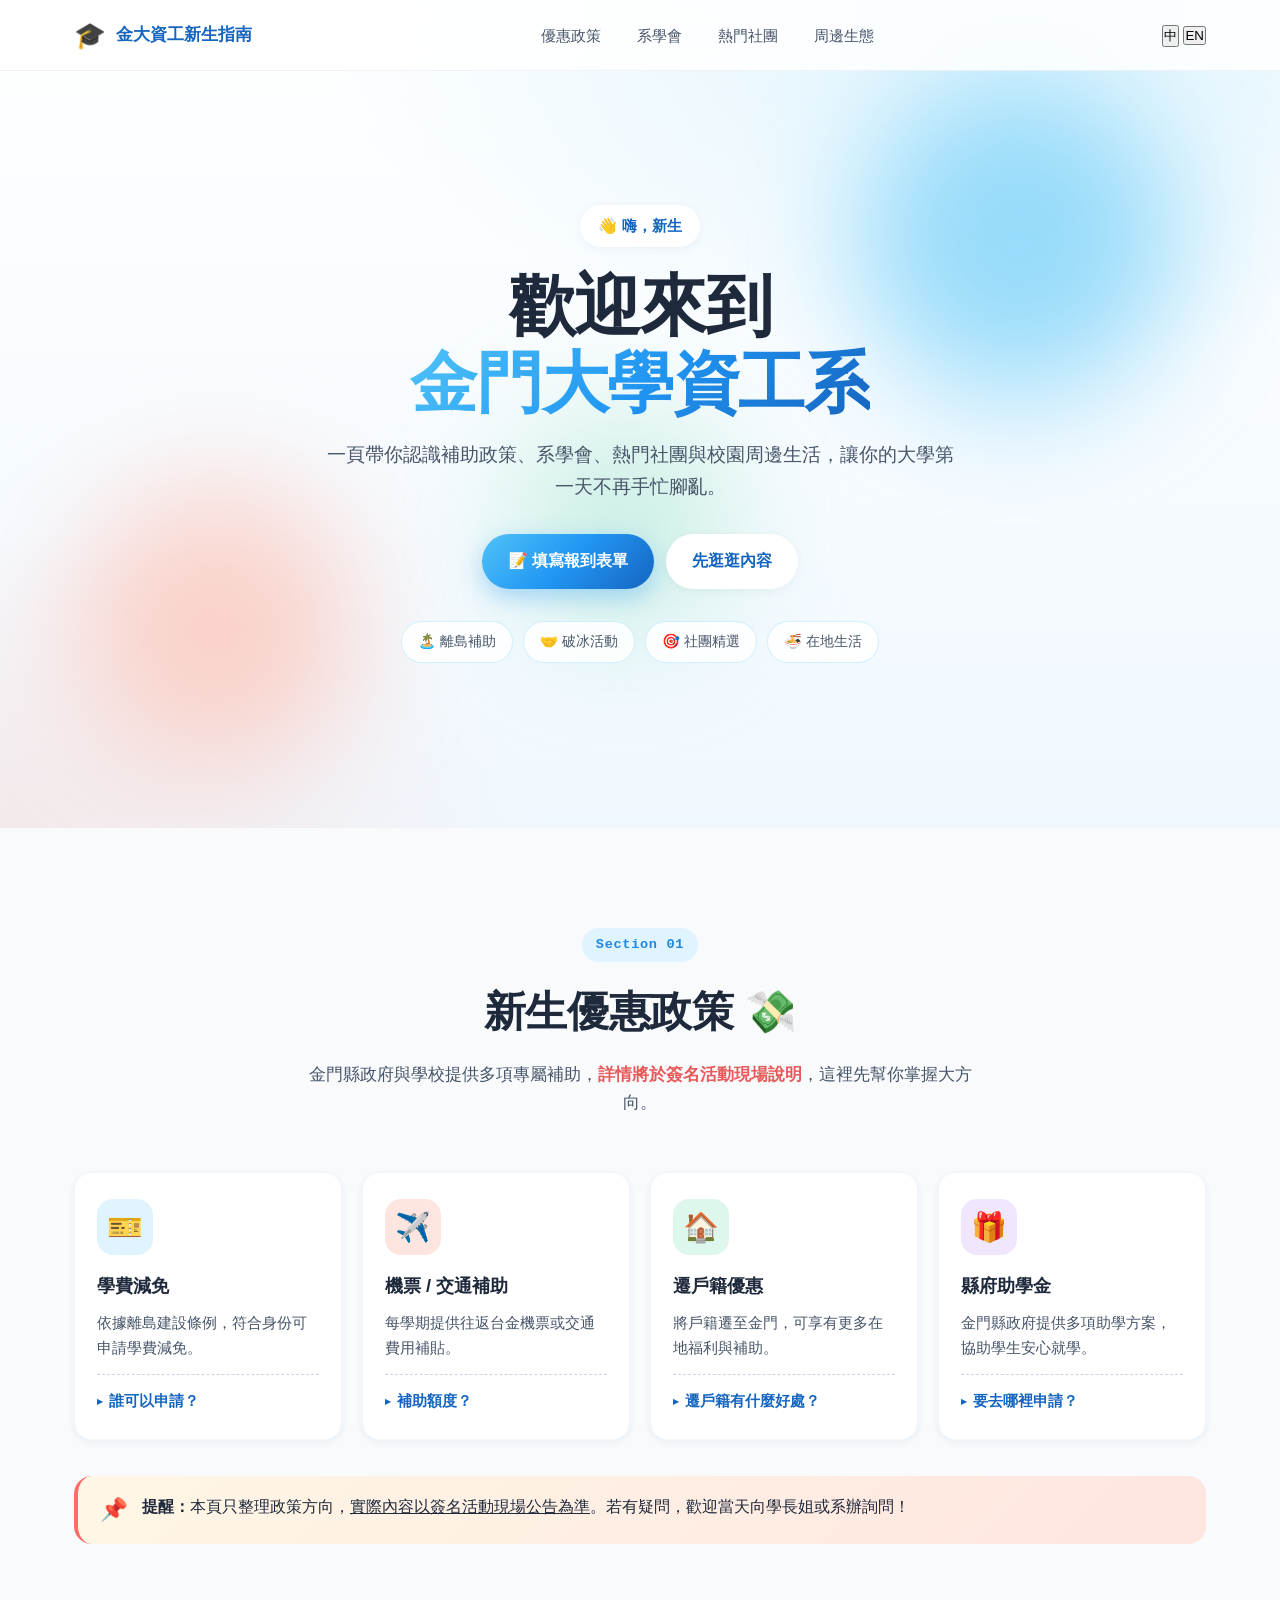
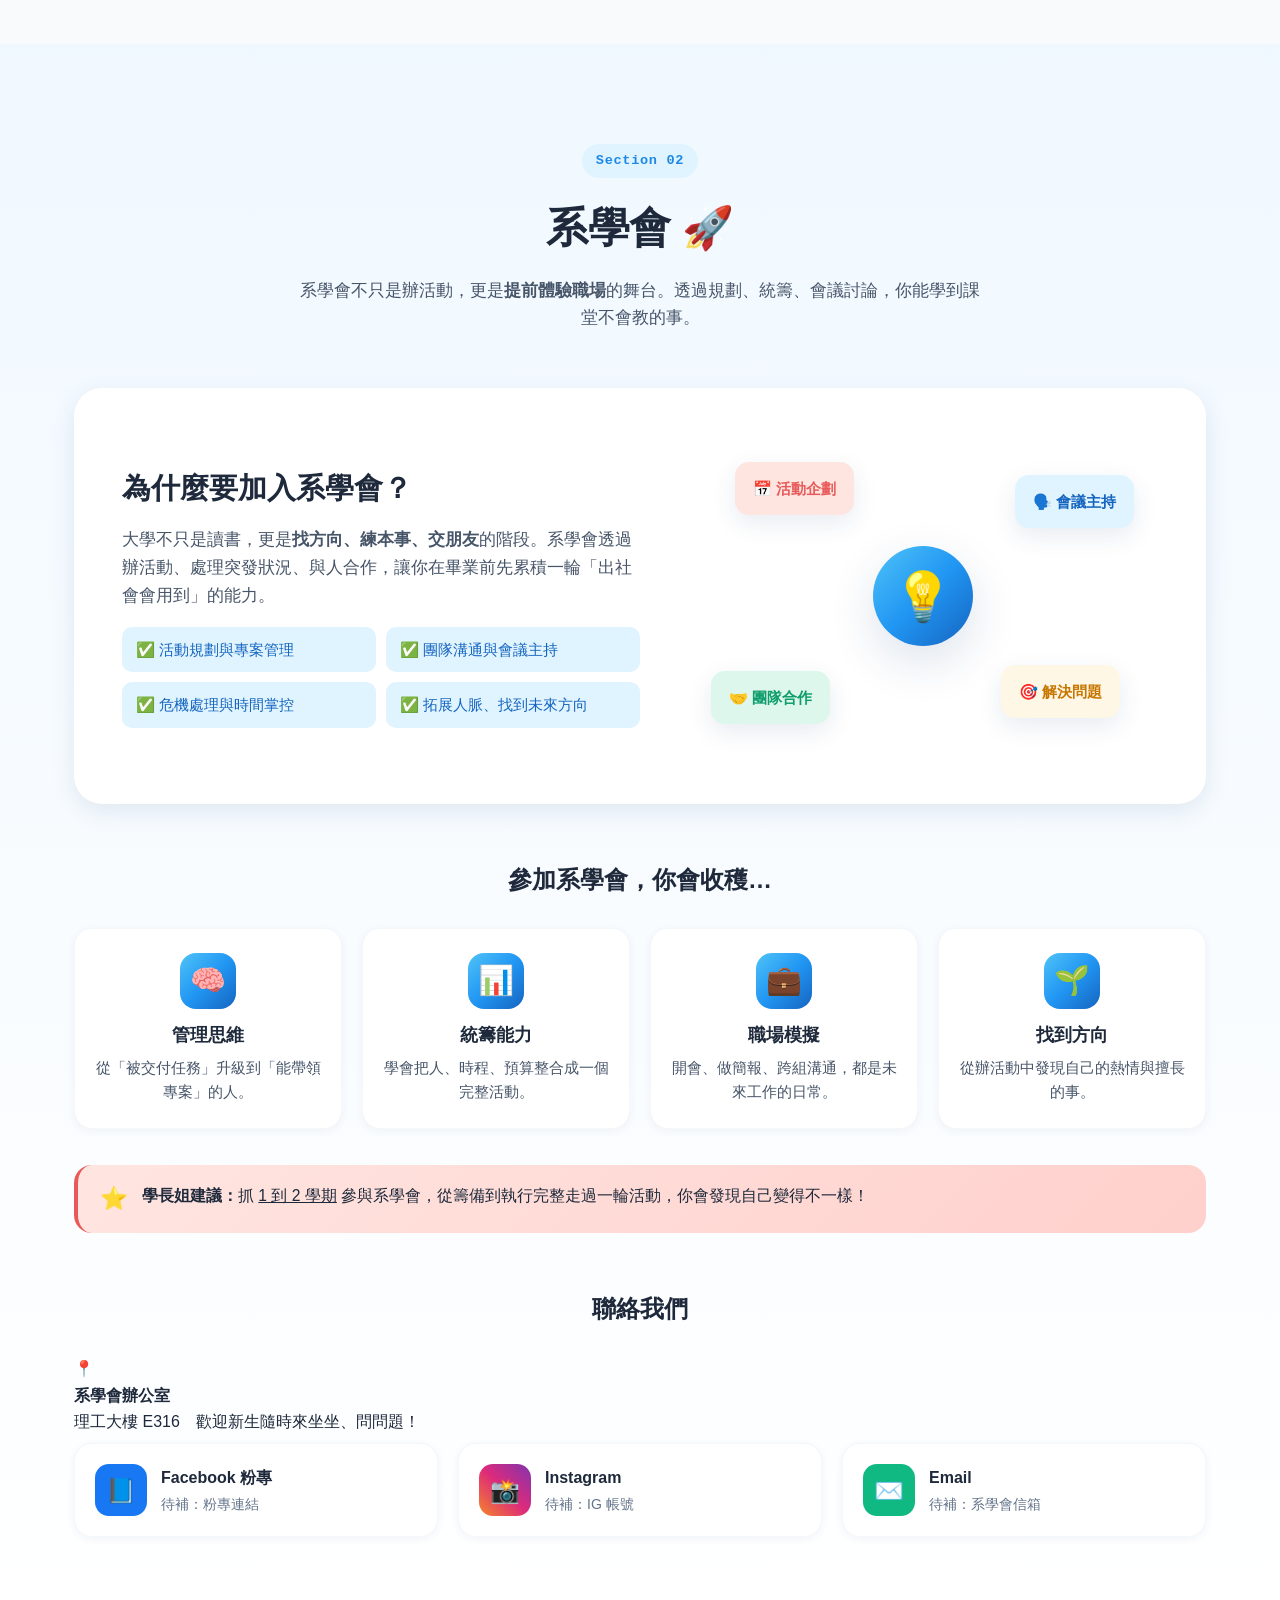
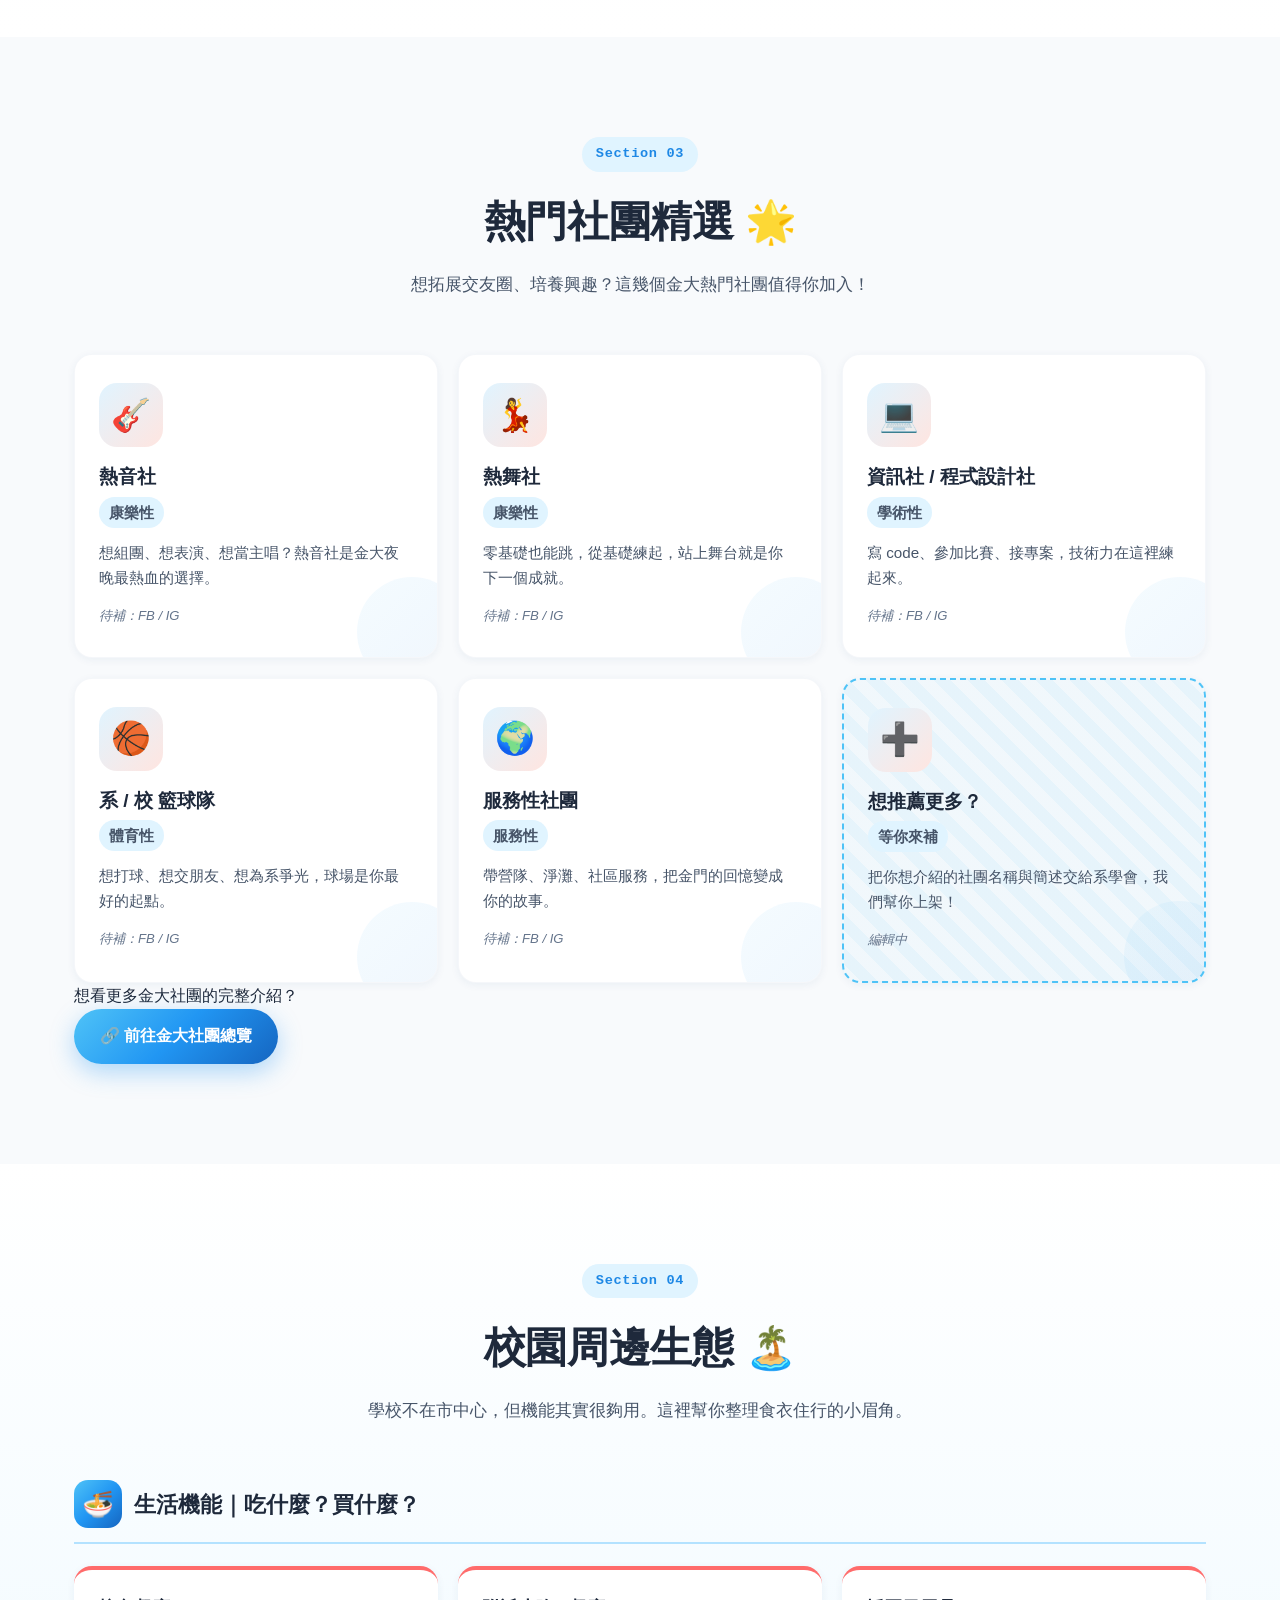
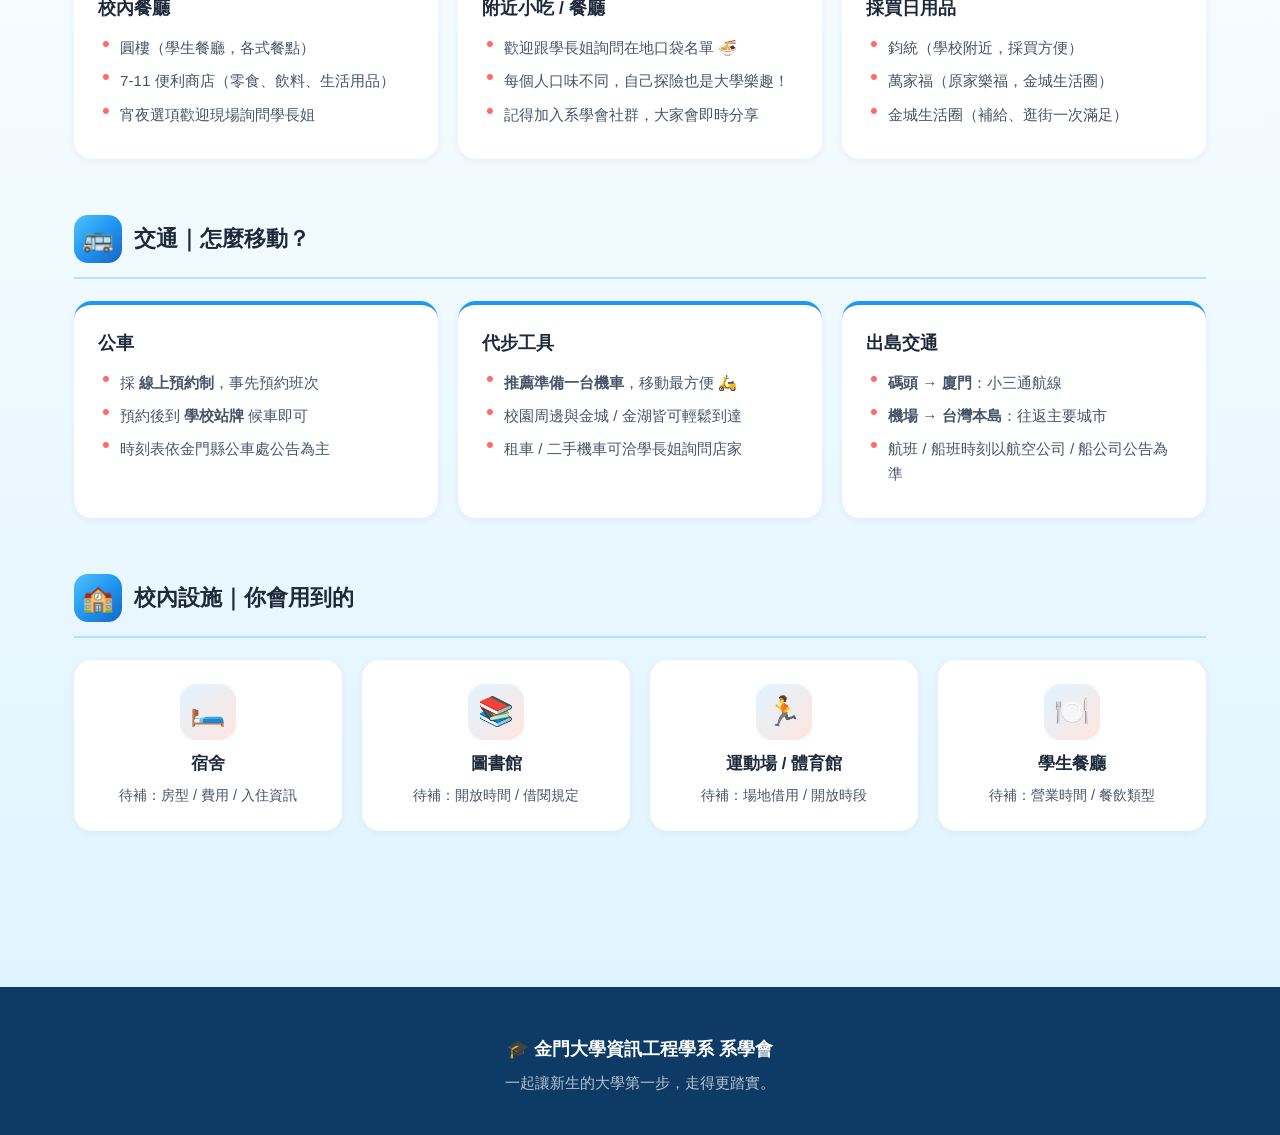
==== commit 541fbce4: "Update fmt.Println message from 'Hello' to 'Goodbye'" ====
--- a/feedback_form/index.html
+++ b/feedback_form/index.html
@@ -3,8 +3,8 @@
 <head>
   <meta charset="UTF-8" />
   <meta name="viewport" content="width=device-width, initial-scale=1.0" />
-  <title>金大資工新生指南 | Welcome Freshers</title>
-  <meta name="description" content="給金門大學資訊工程學系新生的全方位入門指南：優惠政策、系學會、社團與周邊生態。" />
+  <title data-i18n="page-title">金大資工新生指南 | Welcome Freshers</title>
+  <meta name="description" data-i18n="page-desc" content="給金門大學資訊工程學系新生的全方位入門指南：優惠政策、系學會、社團與周邊生態。" />
   <link rel="stylesheet" href="style.css" />
 </head>
 <body>
@@ -14,14 +14,21 @@
     <div class="nav-inner">
       <a href="#top" class="brand">
         <span class="brand-mark">🎓</span>
-        <span class="brand-text">金大資工新生指南</span>
+        <span class="brand-text" data-i18n="brand">金大資工新生指南</span>
       </a>
       <nav class="nav-links">
-        <a href="#policy">優惠政策</a>
-        <a href="#association">系學會</a>
-        <a href="#clubs">熱門社團</a>
-        <a href="#life">周邊生態</a>
+        <a href="#policy" data-i18n="nav-policy">優惠政策</a>
+        <a href="#association" data-i18n="nav-association">系學會</a>
+        <a href="#clubs" data-i18n="nav-clubs">熱門社團</a>
+        <a href="#life" data-i18n="nav-life">周邊生態</a>
       </nav>
+
+      <!-- 語言切換 -->
+      <div class="lang-switch" role="group" aria-label="Language switcher">
+        <button class="lang-btn active" data-lang="zh" type="button" aria-label="切換到中文">中</button>
+        <button class="lang-btn" data-lang="en" type="button" aria-label="Switch to English">EN</button>
+      </div>
+
       <button class="nav-toggle" id="navToggle" aria-label="開啟選單">☰</button>
     </div>
   </header>
@@ -34,28 +41,25 @@
       <div class="blob blob-3"></div>
     </div>
     <div class="hero-content">
-      <p class="hero-eyebrow">👋 嗨，新生</p>
+      <p class="hero-eyebrow" data-i18n="hero-eyebrow">👋 嗨，新生</p>
       <h1 class="hero-title">
-        歡迎來到<br/>
-        <span class="gradient-text">金門大學資工系</span>
+        <span data-i18n="hero-title-1">歡迎來到</span><br/>
+        <span class="gradient-text" data-i18n="hero-title-2">金門大學資工系</span>
       </h1>
-      <p class="hero-sub">
-        一頁帶你認識補助政策、系學會、熱門社團與校園周邊生活，<br/>
-        讓你的大學第一天不再手忙腳亂。
-      </p>
+      <p class="hero-sub" data-i18n="hero-sub">一頁帶你認識補助政策、系學會、熱門社團與校園周邊生活，讓你的大學第一天不再手忙腳亂。</p>
       <div class="hero-cta">
         <a href="https://docs.google.com/forms/d/e/1FAIpQLSdD2zeQoWlKoznSL9fJsHEqjEMqN6kV2GFr8b3Kbhd0Yrdw0w/viewform?usp=publish-editor"
            target="_blank" rel="noopener"
            class="btn btn-primary btn-pulse">
-          📝 填寫報到表單
+          <span data-i18n="hero-btn-form">📝 填寫報到表單</span>
         </a>
-        <a href="#policy" class="btn btn-ghost">先逛逛內容</a>
+        <a href="#policy" class="btn btn-ghost" data-i18n="hero-btn-explore">先逛逛內容</a>
       </div>
       <div class="hero-pills">
-        <span class="pill">🏝️ 離島補助</span>
-        <span class="pill">🤝 破冰活動</span>
-        <span class="pill">🎯 社團精選</span>
-        <span class="pill">🍜 在地生活</span>
+        <span class="pill" data-i18n="hero-pill-1">🏝️ 離島補助</span>
+        <span class="pill" data-i18n="hero-pill-2">🤝 破冰活動</span>
+        <span class="pill" data-i18n="hero-pill-3">🎯 社團精選</span>
+        <span class="pill" data-i18n="hero-pill-4">🍜 在地生活</span>
       </div>
     </div>
   </section>
@@ -64,61 +68,56 @@
   <section class="section section-policy" id="policy">
     <div class="container">
       <div class="section-head">
-        <span class="section-tag">Section 01</span>
-        <h2 class="section-title">新生優惠政策 💸</h2>
-        <p class="section-desc">
-          金門縣政府與學校提供多項專屬補助，<span class="hl">詳情將於簽名活動現場說明</span>，這裡先幫你掌握大方向。
-        </p>
+        <span class="section-tag" data-i18n="policy-tag">Section 01</span>
+        <h2 class="section-title" data-i18n="policy-title">新生優惠政策 💸</h2>
+        <p class="section-desc" data-i18n-html="policy-desc">金門縣政府與學校提供多項專屬補助，<span class="hl">詳情將於簽名活動現場說明</span>，這裡先幫你掌握大方向。</p>
       </div>
 
       <div class="grid grid-4">
         <article class="card card-policy">
           <div class="card-icon icon-blue">🎫</div>
-          <h3>學費減免</h3>
-          <p>依據離島建設條例，符合身份可申請學費減免。</p>
+          <h3 data-i18n="policy-1-title">學費減免</h3>
+          <p data-i18n="policy-1-desc">依據離島建設條例，符合身份可申請學費減免。</p>
           <details class="faq">
-            <summary>誰可以申請？</summary>
-            <p>以學校公告與註冊組資訊為準，簽名活動當天會有完整說明。</p>
+            <summary data-i18n="policy-1-q">誰可以申請？</summary>
+            <p data-i18n="policy-1-a">以學校公告與註冊組資訊為準，簽名活動當天會有完整說明。</p>
           </details>
         </article>
 
         <article class="card card-policy">
           <div class="card-icon icon-coral">✈️</div>
-          <h3>機票 / 交通補助</h3>
-          <p>每學期提供往返台金機票或交通費用補貼。</p>
+          <h3 data-i18n="policy-2-title">機票 / 交通補助</h3>
+          <p data-i18n="policy-2-desc">每學期提供往返台金機票或交通費用補貼。</p>
           <details class="faq">
-            <summary>補助額度？</summary>
-            <p>依縣府當年度公告調整，建議現場確認最新版本。</p>
+            <summary data-i18n="policy-2-q">補助額度？</summary>
+            <p data-i18n="policy-2-a">依縣府當年度公告調整，建議現場確認最新版本。</p>
           </details>
         </article>
 
         <article class="card card-policy">
           <div class="card-icon icon-mint">🏠</div>
-          <h3>遷戶籍優惠</h3>
-          <p>將戶籍遷至金門，可享有更多在地福利與補助。</p>
+          <h3 data-i18n="policy-3-title">遷戶籍優惠</h3>
+          <p data-i18n="policy-3-desc">將戶籍遷至金門，可享有更多在地福利與補助。</p>
           <details class="faq">
-            <summary>遷戶籍有什麼好處？</summary>
-            <p>可能包含就學津貼、醫療優惠、地方加碼等，現場會完整說明。</p>
+            <summary data-i18n="policy-3-q">遷戶籍有什麼好處？</summary>
+            <p data-i18n="policy-3-a">可能包含就學津貼、醫療優惠、地方加碼等，現場會完整說明。</p>
           </details>
         </article>
 
         <article class="card card-policy">
           <div class="card-icon icon-violet">🎁</div>
-          <h3>縣府助學金</h3>
-          <p>金門縣政府提供多項助學方案，協助學生安心就學。</p>
+          <h3 data-i18n="policy-4-title">縣府助學金</h3>
+          <p data-i18n="policy-4-desc">金門縣政府提供多項助學方案，協助學生安心就學。</p>
           <details class="faq">
-            <summary>要去哪裡申請？</summary>
-            <p>請依學校與縣府公告流程辦理，記得關注截止日期。</p>
+            <summary data-i18n="policy-4-q">要去哪裡申請？</summary>
+            <p data-i18n="policy-4-a">請依學校與縣府公告流程辦理，記得關注截止日期。</p>
           </details>
         </article>
       </div>
 
       <div class="callout">
         <span class="callout-icon">📌</span>
-        <div>
-          <strong>提醒：</strong>本頁只整理政策方向，<u>實際內容以簽名活動現場公告為準</u>。
-          若有疑問，歡迎當天向學長姐或系辦詢問！
-        </div>
+        <div data-i18n-html="policy-callout"><strong>提醒：</strong>本頁只整理政策方向，<u>實際內容以簽名活動現場公告為準</u>。若有疑問，歡迎當天向學長姐或系辦詢問！</div>
       </div>
     </div>
   </section>
@@ -127,94 +126,93 @@
   <section class="section section-association" id="association">
     <div class="container">
       <div class="section-head">
-        <span class="section-tag">Section 02</span>
-        <h2 class="section-title">系學會 🚀</h2>
-        <p class="section-desc">
-          系學會不只是辦活動，更是<strong>提前體驗職場</strong>的舞台。
-          透過規劃、統籌、會議討論，你能學到課堂不會教的事。
-        </p>
+        <span class="section-tag" data-i18n="assoc-tag">Section 02</span>
+        <h2 class="section-title" data-i18n="assoc-title">系學會 🚀</h2>
+        <p class="section-desc" data-i18n-html="assoc-desc">系學會不只是辦活動，更是<strong>提前體驗職場</strong>的舞台。透過規劃、統籌、會議討論，你能學到課堂不會教的事。</p>
       </div>
 
       <!-- 系學會主視覺卡片 -->
       <div class="assoc-hero">
         <div class="assoc-hero-text">
-          <h3>為什麼要加入系學會？</h3>
-          <p>
-            大學不只是讀書，更是<strong>找方向、練本事、交朋友</strong>的階段。
-            系學會透過辦活動、處理突發狀況、與人合作，
-            讓你在畢業前先累積一輪「出社會會用到」的能力。
-          </p>
+          <h3 data-i18n="assoc-hero-title">為什麼要加入系學會？</h3>
+          <p data-i18n-html="assoc-hero-p">大學不只是讀書，更是<strong>找方向、練本事、交朋友</strong>的階段。系學會透過辦活動、處理突發狀況、與人合作，讓你在畢業前先累積一輪「出社會會用到」的能力。</p>
           <ul class="check-list">
-            <li>✅ 活動規劃與專案管理</li>
-            <li>✅ 團隊溝通與會議主持</li>
-            <li>✅ 危機處理與時間掌控</li>
-            <li>✅ 拓展人脈、找到未來方向</li>
+            <li data-i18n="assoc-check-1">✅ 活動規劃與專案管理</li>
+            <li data-i18n="assoc-check-2">✅ 團隊溝通與會議主持</li>
+            <li data-i18n="assoc-check-3">✅ 危機處理與時間掌控</li>
+            <li data-i18n="assoc-check-4">✅ 拓展人脈、找到未來方向</li>
           </ul>
         </div>
         <div class="assoc-hero-visual">
-          <div class="float-card fc-1">📅 活動企劃</div>
-          <div class="float-card fc-2">🗣️ 會議主持</div>
-          <div class="float-card fc-3">🤝 團隊合作</div>
-          <div class="float-card fc-4">🎯 解決問題</div>
+          <div class="float-card fc-1" data-i18n="assoc-fc-1">📅 活動企劃</div>
+          <div class="float-card fc-2" data-i18n="assoc-fc-2">🗣️ 會議主持</div>
+          <div class="float-card fc-3" data-i18n="assoc-fc-3">🤝 團隊合作</div>
+          <div class="float-card fc-4" data-i18n="assoc-fc-4">🎯 解決問題</div>
           <div class="assoc-center">💡</div>
         </div>
       </div>
 
       <!-- 收穫卡片 -->
-      <h3 class="block-title">參加系學會，你會收穫…</h3>
+      <h3 class="block-title" data-i18n="assoc-block-title">參加系學會，你會收穫…</h3>
       <div class="grid grid-4">
         <div class="mini-card">
           <span class="mini-icon">🧠</span>
-          <h4>管理思維</h4>
-          <p>從「被交付任務」升級到「能帶領專案」的人。</p>
+          <h4 data-i18n="mini-1-title">管理思維</h4>
+          <p data-i18n="mini-1-desc">從「被交付任務」升級到「能帶領專案」的人。</p>
         </div>
         <div class="mini-card">
           <span class="mini-icon">📊</span>
-          <h4>統籌能力</h4>
-          <p>學會把人、時程、預算整合成一個完整活動。</p>
+          <h4 data-i18n="mini-2-title">統籌能力</h4>
+          <p data-i18n="mini-2-desc">學會把人、時程、預算整合成一個完整活動。</p>
         </div>
         <div class="mini-card">
           <span class="mini-icon">💼</span>
-          <h4>職場模擬</h4>
-          <p>開會、做簡報、跨組溝通，都是未來工作的日常。</p>
+          <h4 data-i18n="mini-3-title">職場模擬</h4>
+          <p data-i18n="mini-3-desc">開會、做簡報、跨組溝通，都是未來工作的日常。</p>
         </div>
         <div class="mini-card">
           <span class="mini-icon">🌱</span>
-          <h4>找到方向</h4>
-          <p>從辦活動中發現自己的熱情與擅長的事。</p>
+          <h4 data-i18n="mini-4-title">找到方向</h4>
+          <p data-i18n="mini-4-desc">從辦活動中發現自己的熱情與擅長的事。</p>
         </div>
       </div>
 
       <div class="callout callout-coral">
         <span class="callout-icon">⭐</span>
+        <div data-i18n-html="assoc-callout"><strong>學長姐建議：</strong>抓 <u>1 到 2 學期</u> 參與系學會，從籌備到執行完整走過一輪活動，你會發現自己變得不一樣！</div>
+      </div>
+
+      <!-- 聯絡方式 -->
+      <h3 class="block-title" data-i18n="contact-block-title">聯絡我們</h3>
+
+      <div class="office-callout">
+        <span class="office-icon">📍</span>
         <div>
-          <strong>學長姐建議：</strong>抓 <u>1 到 2 學期</u> 參與系學會，
-          從籌備到執行完整走過一輪活動，你會發現自己變得不一樣！
-        </div>
-      </div>
-
-      <!-- 聯絡方式 -->
-      <h3 class="block-title">聯絡我們</h3>
+          <strong data-i18n="office-title">系學會辦公室</strong>
+          <p data-i18n-html="office-desc">理工大樓 <span class="hl">E316</span>　歡迎新生隨時來坐坐、問問題！</p>
+        </div>
+      </div>
+
       <div class="grid grid-3 contact-grid">
         <a class="contact-card" href="#" aria-label="Facebook">
           <span class="contact-icon" style="background:#1877F2;">📘</span>
           <div>
-            <h4>Facebook 粉專</h4>
-            <p>待補：粉專連結</p>
+            <h4 data-i18n="contact-fb">Facebook 粉專</h4>
+            <p data-i18n="contact-fb-pending">待補：粉專連結</p>
           </div>
         </a>
         <a class="contact-card" href="#" aria-label="Instagram">
           <span class="contact-icon" style="background:linear-gradient(45deg,#F58529,#DD2A7B,#8134AF);">📸</span>
           <div>
-            <h4>Instagram</h4>
-            <p>待補：IG 帳號</p>
+            <h4 data-i18n="contact-ig">Instagram</h4>
+            <p data-i18n="contact-ig-pending">待補：IG 帳號</p>
           </div>
         </a>
         <a class="contact-card" href="mailto:nqucs@example.com" aria-label="Email">
           <span class="contact-icon" style="background:#10B981;">✉️</span>
           <div>
-            <h4>Email</h4>
-            <p>待補：系學會信箱</p>
+            <h4 data-i18n="contact-email">Email</h4>
+            <p data-i18n="contact-email-pending">待補：系學會信箱</p>
           </div>
         </a>
       </div>
@@ -225,62 +223,68 @@
   <section class="section section-clubs" id="clubs">
     <div class="container">
       <div class="section-head">
-        <span class="section-tag">Section 03</span>
-        <h2 class="section-title">熱門社團精選 🌟</h2>
-        <p class="section-desc">
-          想拓展交友圈、培養興趣？這幾個金大熱門社團值得你加入！
-        </p>
+        <span class="section-tag" data-i18n="clubs-tag">Section 03</span>
+        <h2 class="section-title" data-i18n="clubs-title">熱門社團精選 🌟</h2>
+        <p class="section-desc" data-i18n="clubs-desc">想拓展交友圈、培養興趣？這幾個金大熱門社團值得你加入！</p>
       </div>
 
       <div class="grid grid-3">
-        <!-- 社團卡片樣板：複製 6 張 -->
         <article class="club-card">
           <div class="club-emoji">🎸</div>
-          <h3>熱音社</h3>
-          <p class="club-tag">康樂性</p>
-          <p>想組團、想表演、想當主唱？熱音社是金大夜晚最熱血的選擇。</p>
-          <span class="club-meta">待補：FB / IG</span>
+          <h3 data-i18n="club-1-name">熱音社</h3>
+          <p class="club-tag" data-i18n="club-1-type">康樂性</p>
+          <p data-i18n="club-1-desc">想組團、想表演、想當主唱？熱音社是金大夜晚最熱血的選擇。</p>
+          <span class="club-meta" data-i18n="club-1-meta">待補：FB / IG</span>
         </article>
 
         <article class="club-card">
           <div class="club-emoji">💃</div>
-          <h3>熱舞社</h3>
-          <p class="club-tag">康樂性</p>
-          <p>零基礎也能跳，從基礎練起，站上舞台就是你下一個成就。</p>
-          <span class="club-meta">待補：FB / IG</span>
+          <h3 data-i18n="club-2-name">熱舞社</h3>
+          <p class="club-tag" data-i18n="club-2-type">康樂性</p>
+          <p data-i18n="club-2-desc">零基礎也能跳，從基礎練起，站上舞台就是你下一個成就。</p>
+          <span class="club-meta" data-i18n="club-2-meta">待補：FB / IG</span>
         </article>
 
         <article class="club-card">
           <div class="club-emoji">💻</div>
-          <h3>資訊社 / 程式設計社</h3>
-          <p class="club-tag">學術性</p>
-          <p>寫 code、參加比賽、接專案，技術力在這裡練起來。</p>
-          <span class="club-meta">待補：FB / IG</span>
+          <h3 data-i18n="club-3-name">資訊社 / 程式設計社</h3>
+          <p class="club-tag" data-i18n="club-3-type">學術性</p>
+          <p data-i18n="club-3-desc">寫 code、參加比賽、接專案，技術力在這裡練起來。</p>
+          <span class="club-meta" data-i18n="club-3-meta">待補：FB / IG</span>
         </article>
 
         <article class="club-card">
           <div class="club-emoji">🏀</div>
-          <h3>系 / 校 籃球隊</h3>
-          <p class="club-tag">體育性</p>
-          <p>想打球、想交朋友、想為系爭光，球場是你最好的起點。</p>
-          <span class="club-meta">待補：FB / IG</span>
+          <h3 data-i18n="club-4-name">系 / 校 籃球隊</h3>
+          <p class="club-tag" data-i18n="club-4-type">體育性</p>
+          <p data-i18n="club-4-desc">想打球、想交朋友、想為系爭光，球場是你最好的起點。</p>
+          <span class="club-meta" data-i18n="club-4-meta">待補：FB / IG</span>
         </article>
 
         <article class="club-card">
           <div class="club-emoji">🌍</div>
-          <h3>服務性社團</h3>
-          <p class="club-tag">服務性</p>
-          <p>帶營隊、淨灘、社區服務，把金門的回憶變成你的故事。</p>
-          <span class="club-meta">待補：FB / IG</span>
+          <h3 data-i18n="club-5-name">服務性社團</h3>
+          <p class="club-tag" data-i18n="club-5-type">服務性</p>
+          <p data-i18n="club-5-desc">帶營隊、淨灘、社區服務，把金門的回憶變成你的故事。</p>
+          <span class="club-meta" data-i18n="club-5-meta">待補：FB / IG</span>
         </article>
 
         <article class="club-card club-card-add">
           <div class="club-emoji">➕</div>
-          <h3>想推薦更多？</h3>
-          <p class="club-tag">等你來補</p>
-          <p>把你想介紹的社團名稱與簡述交給系學會，我們幫你上架！</p>
-          <span class="club-meta">編輯中</span>
-        </article>
+          <h3 data-i18n="club-6-name">想推薦更多？</h3>
+          <p class="club-tag" data-i18n="club-6-type">等你來補</p>
+          <p data-i18n="club-6-desc">把你想介紹的社團名稱與簡述交給系學會，我們幫你上架！</p>
+          <span class="club-meta" data-i18n="club-6-meta">編輯中</span>
+        </article>
+      </div>
+
+      <div class="club-cta">
+        <p data-i18n="club-cta-p">想看更多金大社團的完整介紹？</p>
+        <a class="btn btn-primary"
+           href="https://osa.nqu.edu.tw/p/404-1002-2958.php?Lang=zh-tw"
+           target="_blank" rel="noopener">
+          <span data-i18n="club-cta-btn">🔗 前往金大社團總覽</span>
+        </a>
       </div>
     </div>
   </section>
@@ -289,43 +293,40 @@
   <section class="section section-life" id="life">
     <div class="container">
       <div class="section-head">
-        <span class="section-tag">Section 04</span>
-        <h2 class="section-title">校園周邊生態 🏝️</h2>
-        <p class="section-desc">
-          學校不在市中心，但機能其實很夠用。
-          這裡幫你整理食衣住行的小眉角。
-        </p>
+        <span class="section-tag" data-i18n="life-tag">Section 04</span>
+        <h2 class="section-title" data-i18n="life-title">校園周邊生態 🏝️</h2>
+        <p class="section-desc" data-i18n="life-desc">學校不在市中心，但機能其實很夠用。這裡幫你整理食衣住行的小眉角。</p>
       </div>
 
       <!-- 生活機能 -->
       <div class="life-block">
         <div class="life-head">
           <span class="life-icon">🍜</span>
-          <h3>生活機能｜吃什麼？買什麼？</h3>
+          <h3 data-i18n="life-1-title">生活機能｜吃什麼？買什麼？</h3>
         </div>
         <div class="grid grid-3">
           <div class="life-card">
-            <h4>校內餐廳</h4>
-            <ul class="bullet-list">
-              <li>待補：學生餐廳品項</li>
-              <li>待補：早餐店 / 便利商店</li>
-              <li>待補：宵夜選項</li>
+            <h4 data-i18n="life-food-1-title">校內餐廳</h4>
+            <ul class="bullet-list">
+              <li data-i18n="life-food-1-1">圓樓（學生餐廳，各式餐點）</li>
+              <li data-i18n="life-food-1-2">7-11 便利商店（零食、飲料、生活用品）</li>
+              <li data-i18n="life-food-1-3">宵夜選項歡迎現場詢問學長姐</li>
             </ul>
           </div>
           <div class="life-card">
-            <h4>附近小吃 / 餐廳</h4>
-            <ul class="bullet-list">
-              <li>待補：金寧鄉推薦店家</li>
-              <li>待補：學生價優惠</li>
-              <li>待補：外送範圍</li>
+            <h4 data-i18n="life-food-2-title">附近小吃 / 餐廳</h4>
+            <ul class="bullet-list">
+              <li data-i18n="life-food-2-1">歡迎跟學長姐詢問在地口袋名單 🍜</li>
+              <li data-i18n="life-food-2-2">每個人口味不同，自己探險也是大學樂趣！</li>
+              <li data-i18n="life-food-2-3">記得加入系學會社群，大家會即時分享</li>
             </ul>
           </div>
           <div class="life-card">
-            <h4>採買日用品</h4>
-            <ul class="bullet-list">
-              <li>待補：最近的超市</li>
-              <li>待補：五金 / 生活用品</li>
-              <li>待補：寄取貨地點</li>
+            <h4 data-i18n="life-food-3-title">採買日用品</h4>
+            <ul class="bullet-list">
+              <li data-i18n="life-food-3-1">鈞統（學校附近，採買方便）</li>
+              <li data-i18n="life-food-3-2">萬家福（原家樂福，金城生活圈）</li>
+              <li data-i18n="life-food-3-3">金城生活圈（補給、逛街一次滿足）</li>
             </ul>
           </div>
         </div>
@@ -335,31 +336,31 @@
       <div class="life-block">
         <div class="life-head">
           <span class="life-icon">🚌</span>
-          <h3>交通｜怎麼移動？</h3>
+          <h3 data-i18n="life-2-title">交通｜怎麼移動？</h3>
         </div>
         <div class="grid grid-3">
           <div class="life-card life-card-blue">
-            <h4>校車 / 公車</h4>
-            <ul class="bullet-list">
-              <li>待補：主要路線</li>
-              <li>待補：時刻與票價</li>
-              <li>待補：學生優惠</li>
+            <h4 data-i18n="life-bus-title">公車</h4>
+            <ul class="bullet-list">
+              <li data-i18n-html="life-bus-1">採 <strong>線上預約制</strong>，事先預約班次</li>
+              <li data-i18n-html="life-bus-2">預約後到 <strong>學校站牌</strong> 候車即可</li>
+              <li data-i18n="life-bus-3">時刻表依金門縣公車處公告為主</li>
             </ul>
           </div>
           <div class="life-card life-card-blue">
-            <h4>機車 / 腳踏車</h4>
-            <ul class="bullet-list">
-              <li>待補：租車店家</li>
-              <li>待補：停車資訊</li>
-              <li>待補：加油 / 充電</li>
+            <h4 data-i18n="life-transport-title">代步工具</h4>
+            <ul class="bullet-list">
+              <li data-i18n-html="life-transport-1"><strong>推薦準備一台機車</strong>，移動最方便 🛵</li>
+              <li data-i18n="life-transport-2">校園周邊與金城 / 金湖皆可輕鬆到達</li>
+              <li data-i18n="life-transport-3">租車 / 二手機車可洽學長姐詢問店家</li>
             </ul>
           </div>
           <div class="life-card life-card-blue">
-            <h4>出島 / 進市區</h4>
-            <ul class="bullet-list">
-              <li>待補：到金城 / 金湖</li>
-              <li>待補：機場 / 碼頭交通</li>
-              <li>待補：共乘資訊</li>
+            <h4 data-i18n="life-leave-title">出島交通</h4>
+            <ul class="bullet-list">
+              <li data-i18n-html="life-leave-1"><strong>碼頭 → 廈門</strong>：小三通航線</li>
+              <li data-i18n-html="life-leave-2"><strong>機場 → 台灣本島</strong>：往返主要城市</li>
+              <li data-i18n="life-leave-3">航班 / 船班時刻以航空公司 / 船公司公告為準</li>
             </ul>
           </div>
         </div>
@@ -369,28 +370,28 @@
       <div class="life-block">
         <div class="life-head">
           <span class="life-icon">🏫</span>
-          <h3>校內設施｜你會用到的</h3>
+          <h3 data-i18n="life-3-title">校內設施｜你會用到的</h3>
         </div>
         <div class="grid grid-4">
           <div class="facility-card">
             <span class="facility-emoji">🛏️</span>
-            <h4>宿舍</h4>
-            <p>待補：房型 / 費用 / 入住資訊</p>
+            <h4 data-i18n="facility-1">宿舍</h4>
+            <p data-i18n="facility-1-desc">待補：房型 / 費用 / 入住資訊</p>
           </div>
           <div class="facility-card">
             <span class="facility-emoji">📚</span>
-            <h4>圖書館</h4>
-            <p>待補：開放時間 / 借閱規定</p>
+            <h4 data-i18n="facility-2">圖書館</h4>
+            <p data-i18n="facility-2-desc">待補：開放時間 / 借閱規定</p>
           </div>
           <div class="facility-card">
             <span class="facility-emoji">🏃</span>
-            <h4>運動場 / 體育館</h4>
-            <p>待補：場地借用 / 開放時段</p>
+            <h4 data-i18n="facility-3">運動場 / 體育館</h4>
+            <p data-i18n="facility-3-desc">待補：場地借用 / 開放時段</p>
           </div>
           <div class="facility-card">
             <span class="facility-emoji">🍽️</span>
-            <h4>學生餐廳</h4>
-            <p>待補：營業時間 / 餐飲類型</p>
+            <h4 data-i18n="facility-4">學生餐廳</h4>
+            <p data-i18n="facility-4-desc">待補：營業時間 / 餐飲類型</p>
           </div>
         </div>
       </div>
@@ -400,8 +401,8 @@
   <!-- ============== 頁尾 ============== -->
   <footer class="footer">
     <div class="container footer-inner">
-      <p>🎓 金門大學資訊工程學系 系學會</p>
-      <p class="footer-sub">一起讓新生的大學第一步，走得更踏實。</p>
+      <p data-i18n="footer-1">🎓 金門大學資訊工程學系 系學會</p>
+      <p class="footer-sub" data-i18n="footer-2">一起讓新生的大學第一步，走得更踏實。</p>
     </div>
   </footer>
 
--- a/feedback_form/style.css
+++ b/feedback_form/style.css
@@ -782,23 +782,7 @@
   font-size: 0.95rem;
 }
 
-/* ---------- 報到表單區塊 ---------- */
-.section-form {
-  background: linear-gradient(180deg, #E0F4FF 0%, #F0F8FF 100%);
-  padding-top: 80px;
-}
-
-.nav-pill {
-  background: var(--gradient-coral) !important;
-  color: var(--white) !important;
-  font-weight: 700 !important;
-  box-shadow: 0 4px 12px rgba(255,107,107,0.30);
-}
-.nav-pill:hover {
-  background: var(--coral-600) !important;
-  color: var(--white) !important;
-}
-
+/* ---------- 報到表單按鈕（Hero 脈動效果） ---------- */
 .btn-pulse {
   animation: pulse 2.4s ease-in-out infinite;
 }
@@ -810,120 +794,6 @@
 .btn-sm {
   padding: 10px 18px;
   font-size: 0.9rem;
-}
-
-.form-wrapper {
-  background: var(--white);
-  border-radius: var(--radius-lg);
-  box-shadow: var(--shadow-lg);
-  overflow: hidden;
-  border: 1px solid rgba(15,60,120,0.06);
-}
-
-.form-toolbar {
-  display: flex;
-  justify-content: space-between;
-  align-items: center;
-  gap: 16px;
-  padding: 20px 28px;
-  background: linear-gradient(135deg, var(--blue-50) 0%, #FFE5E0 100%);
-  border-bottom: 1px solid rgba(15,60,120,0.06);
-  flex-wrap: wrap;
-}
-.form-info {
-  display: flex;
-  gap: 14px;
-  align-items: center;
-}
-.form-info-icon {
-  width: 48px; height: 48px;
-  background: var(--gradient-main);
-  border-radius: 14px;
-  display: grid;
-  place-items: center;
-  font-size: 1.4rem;
-  color: var(--white);
-  flex-shrink: 0;
-}
-.form-info strong {
-  display: block;
-  color: var(--ink-900);
-  font-size: 1rem;
-  margin-bottom: 2px;
-}
-.form-info p {
-  color: var(--ink-500);
-  font-size: 0.85rem;
-  margin: 0;
-}
-
-.form-frame {
-  position: relative;
-  background: var(--bg);
-}
-.form-frame iframe {
-  display: block;
-  width: 100%;
-  border: none;
-}
-
-.form-steps {
-  padding: 32px 28px;
-  background: var(--white);
-  border-top: 1px solid rgba(15,60,120,0.06);
-}
-.form-steps h4 {
-  font-size: 1.1rem;
-  font-weight: 700;
-  margin-bottom: 18px;
-  color: var(--ink-900);
-}
-.steps-grid {
-  display: grid;
-  grid-template-columns: repeat(2, 1fr);
-  gap: 16px;
-}
-.step-item {
-  display: flex;
-  gap: 14px;
-  align-items: flex-start;
-  padding: 16px;
-  background: var(--bg);
-  border-radius: var(--radius-sm);
-  border-left: 3px solid var(--blue-500);
-  transition: transform .2s ease;
-}
-.step-item:hover { transform: translateX(4px); }
-.step-num {
-  width: 32px; height: 32px;
-  background: var(--gradient-main);
-  color: var(--white);
-  border-radius: 10px;
-  display: grid;
-  place-items: center;
-  font-weight: 700;
-  font-size: 0.95rem;
-  flex-shrink: 0;
-}
-.step-item strong {
-  display: block;
-  font-size: 0.98rem;
-  color: var(--ink-900);
-  margin-bottom: 2px;
-}
-.step-item p {
-  font-size: 0.85rem;
-  color: var(--ink-500);
-  margin: 0;
-}
-
-/* ---------- 報到表單 iframe 高度（桌機預設） ---------- */
-.form-frame iframe {
-  display: block;
-  width: 100%;
-  height: 1600px;
-  border: none;
-  -webkit-overflow-scrolling: touch;
 }
 
 /* ============================================
@@ -968,14 +838,6 @@
   .grid-3 { grid-template-columns: repeat(2, 1fr); }
   .grid-4 { grid-template-columns: repeat(2, 1fr); }
 
-  /* iframe 高度 */
-  .form-frame iframe { height: 1500px; }
-
-  /* 表單工具列：左右排版在小平板還能撐住 */
-  .form-toolbar {
-    padding: 18px 22px;
-  }
-
   /* Container 內距稍縮 */
   .container { padding: 0 20px; }
 }
@@ -1026,32 +888,12 @@
 
   /* Section 內距縮小 */
   .section { padding: 64px 0; }
-  .section-form { padding-top: 64px; }
   .section-head { margin-bottom: 36px; }
   .section-desc {
     font-size: 0.98rem;
     padding: 0 4px;
   }
   .section-desc br { display: none; }
-
-  /* 表單工具列：垂直堆疊 */
-  .form-toolbar {
-    flex-direction: column;
-    align-items: stretch;
-    padding: 18px 20px;
-    gap: 14px;
-  }
-  .form-info { gap: 12px; }
-  .form-info-icon { width: 42px; height: 42px; font-size: 1.2rem; }
-  .form-toolbar .btn { width: 100%; justify-content: center; }
-
-  /* iframe：縮短高度，避免過度捲動 */
-  .form-frame iframe { height: 1300px; }
-
-  /* 步驟卡片：單欄 */
-  .steps-grid { grid-template-columns: 1fr; gap: 12px; }
-  .step-item { padding: 14px; }
-  .form-steps { padding: 24px 20px; }
 
   /* 系學會 Hero */
   .assoc-hero { padding: 28px 22px; }
@@ -1098,12 +940,8 @@
   /* 網格單欄 */
   .grid-3, .grid-4 { grid-template-columns: 1fr; gap: 16px; }
 
-  /* iframe 再縮短一點（手機上原生捲動更順） */
-  .form-frame iframe { height: 1200px; }
-
   /* Section 內距再縮 */
   .section { padding: 56px 0; }
-  .section-form { padding-top: 56px; }
 
   /* 卡片 icon 略縮 */
   .card-icon,
@@ -1115,17 +953,6 @@
   }
   .club-emoji { width: 56px; height: 56px; font-size: 1.8rem; }
 
-  /* 步驟卡片 */
-  .step-num {
-    width: 28px; height: 28px;
-    font-size: 0.88rem;
-  }
-  .step-item strong { font-size: 0.95rem; }
-  .step-item p { font-size: 0.82rem; }
-
-  /* iframe 邊圓角 */
-  .form-wrapper { border-radius: var(--radius-md); }
-
   /* Hero pills 一行兩顆 */
   .hero-pills { gap: 8px; }
   .pill { font-size: 0.78rem; padding: 5px 10px; }
@@ -1159,7 +986,6 @@
 
   /* Section 內距 */
   .section { padding: 48px 0; }
-  .section-form { padding-top: 48px; }
   .section-head { margin-bottom: 28px; }
 
   /* 卡片內距再縮 */
@@ -1171,26 +997,1008 @@
     padding: 20px 16px;
   }
 
-  /* 表單步驟再緊湊 */
-  .form-steps { padding: 20px 16px; }
-  .form-steps h4 { font-size: 1rem; margin-bottom: 14px; }
-  .step-item { padding: 12px; gap: 10px; }
-
-  /* iframe 高度 */
-  .form-frame iframe { height: 1100px; }
-
   /* Container 內距 */
   .container { padding: 0 14px; }
 }
-
-/* ---------- iOS Safari 修正 ---------- */
-@supports (-webkit-touch-callout: none) {
-  .form-frame iframe {
-    /* 避免 iOS Safari iframe 內捲動卡頓 */
-    height: calc(100dvh + 700px);
-    min-height: 1300px;
-  }
-  @media (max-width: 760px) {
-    .form-frame iframe { min-height: 1100px; height: auto; }
-  }
-}
+/* ================================
+   金大資工新生指南 - 樣式表
+   配色：海洋藍漸層 + 珊瑚橘點綴
+   ================================ */
+
+/* ---------- Reset & 基本 ---------- */
+*, *::before, *::after {
+  box-sizing: border-box;
+  margin: 0;
+  padding: 0;
+}
+
+:root {
+  --blue-50:  #E0F4FF;
+  --blue-100: #B3E2FF;
+  --blue-300: #4FC3F7;
+  --blue-500: #2196F3;
+  --blue-600: #1E88E5;
+  --blue-700: #1565C0;
+  --blue-900: #0D3B66;
+
+  --coral-300: #FFB4A2;
+  --coral-500: #FF6B6B;
+  --coral-600: #E85A5A;
+
+  --mint-300: #A8E6CF;
+  --mint-500: #4DD0A8;
+
+  --violet-300: #C7A8FF;
+  --violet-500: #9B72F5;
+
+  --yellow-300: #FFE082;
+  --yellow-500: #FFC857;
+
+  --ink-900: #1E293B;
+  --ink-700: #475569;
+  --ink-500: #64748B;
+  --ink-300: #CBD5E1;
+  --ink-100: #F1F5F9;
+  --bg:      #F8FAFC;
+  --white:   #FFFFFF;
+
+  --shadow-sm: 0 2px 8px rgba(15, 60, 120, 0.06);
+  --shadow-md: 0 8px 24px rgba(15, 60, 120, 0.10);
+  --shadow-lg: 0 16px 48px rgba(15, 60, 120, 0.14);
+
+  --radius-sm: 12px;
+  --radius-md: 18px;
+  --radius-lg: 28px;
+
+  --gradient-main: linear-gradient(135deg, #4FC3F7 0%, #2196F3 50%, #1565C0 100%);
+  --gradient-soft: linear-gradient(135deg, #E0F4FF 0%, #FFE5E0 100%);
+  --gradient-coral: linear-gradient(135deg, #FFB4A2 0%, #FF6B6B 100%);
+}
+
+html { scroll-behavior: smooth; }
+
+body {
+  font-family: "Noto Sans TC", "PingFang TC", "Microsoft JhengHei",
+               -apple-system, BlinkMacSystemFont, "Segoe UI", sans-serif;
+  color: var(--ink-900);
+  background: var(--bg);
+  line-height: 1.65;
+  -webkit-font-smoothing: antialiased;
+  overflow-x: hidden;
+}
+
+a { color: inherit; text-decoration: none; }
+
+img, svg { max-width: 100%; display: block; }
+
+.container {
+  width: 100%;
+  max-width: 1180px;
+  margin: 0 auto;
+  padding: 0 24px;
+}
+
+/* ---------- 導覽列 ---------- */
+.navbar {
+  position: fixed;
+  top: 0; left: 0; right: 0;
+  z-index: 100;
+  background: rgba(255, 255, 255, 0.85);
+  backdrop-filter: blur(14px);
+  -webkit-backdrop-filter: blur(14px);
+  border-bottom: 1px solid rgba(15, 60, 120, 0.06);
+  transition: box-shadow .3s ease;
+}
+.navbar.scrolled { box-shadow: var(--shadow-sm); }
+
+.nav-inner {
+  max-width: 1180px;
+  margin: 0 auto;
+  padding: 14px 24px;
+  display: flex;
+  align-items: center;
+  justify-content: space-between;
+  gap: 16px;
+}
+
+.brand {
+  display: flex;
+  align-items: center;
+  gap: 10px;
+  font-weight: 700;
+  color: var(--blue-700);
+}
+.brand-mark { font-size: 1.6rem; }
+.brand-text { font-size: 1.05rem; }
+
+.nav-links {
+  display: flex;
+  gap: 8px;
+}
+.nav-links a {
+  padding: 8px 14px;
+  border-radius: 999px;
+  font-size: 0.95rem;
+  font-weight: 500;
+  color: var(--ink-700);
+  transition: all .2s ease;
+}
+.nav-links a:hover {
+  background: var(--blue-50);
+  color: var(--blue-700);
+}
+
+.nav-toggle {
+  display: none;
+  background: var(--blue-50);
+  border: none;
+  font-size: 1.5rem;
+  width: 42px; height: 42px;
+  border-radius: 12px;
+  cursor: pointer;
+  color: var(--blue-700);
+}
+
+/* ---------- Hero ---------- */
+.hero {
+  position: relative;
+  min-height: 92vh;
+  padding: 120px 24px 80px;
+  display: flex;
+  align-items: center;
+  overflow: hidden;
+  background:
+    radial-gradient(1200px 600px at 80% 0%, rgba(79,195,247,0.18), transparent 60%),
+    radial-gradient(900px 500px at 0% 100%, rgba(255,180,162,0.22), transparent 60%),
+    linear-gradient(180deg, #FFFFFF 0%, #F0F8FF 100%);
+}
+
+.hero-bg {
+  position: absolute;
+  inset: 0;
+  pointer-events: none;
+}
+.blob {
+  position: absolute;
+  border-radius: 50%;
+  filter: blur(60px);
+  opacity: 0.55;
+  animation: float 12s ease-in-out infinite;
+}
+.blob-1 {
+  width: 320px; height: 320px;
+  background: #4FC3F7;
+  top: 10%; right: 8%;
+}
+.blob-2 {
+  width: 280px; height: 280px;
+  background: #FFB4A2;
+  bottom: 8%; left: 6%;
+  animation-delay: -4s;
+}
+.blob-3 {
+  width: 220px; height: 220px;
+  background: #A8E6CF;
+  top: 50%; left: 40%;
+  animation-delay: -8s;
+}
+@keyframes float {
+  0%, 100% { transform: translate(0, 0) scale(1); }
+  50%      { transform: translate(30px, -20px) scale(1.06); }
+}
+
+.hero-content {
+  position: relative;
+  max-width: 1180px;
+  margin: 0 auto;
+  text-align: center;
+}
+.hero-eyebrow {
+  display: inline-block;
+  background: var(--white);
+  padding: 8px 18px;
+  border-radius: 999px;
+  font-size: 0.95rem;
+  font-weight: 600;
+  color: var(--blue-700);
+  box-shadow: var(--shadow-sm);
+  margin-bottom: 20px;
+}
+.hero-title {
+  font-size: clamp(2.2rem, 5.5vw, 4.2rem);
+  font-weight: 800;
+  line-height: 1.15;
+  letter-spacing: -0.02em;
+  margin-bottom: 18px;
+}
+.gradient-text {
+  background: var(--gradient-main);
+  -webkit-background-clip: text;
+          background-clip: text;
+  color: transparent;
+}
+.hero-sub {
+  font-size: clamp(1rem, 1.6vw, 1.2rem);
+  color: var(--ink-700);
+  max-width: 640px;
+  margin: 0 auto 32px;
+}
+.hero-cta {
+  display: flex;
+  justify-content: center;
+  gap: 12px;
+  flex-wrap: wrap;
+  margin-bottom: 32px;
+}
+
+.btn {
+  display: inline-flex;
+  align-items: center;
+  gap: 6px;
+  padding: 14px 26px;
+  border-radius: 999px;
+  font-weight: 600;
+  font-size: 1rem;
+  border: none;
+  cursor: pointer;
+  transition: transform .2s ease, box-shadow .2s ease;
+}
+.btn:hover { transform: translateY(-2px); }
+.btn-primary {
+  background: var(--gradient-main);
+  color: var(--white);
+  box-shadow: 0 8px 24px rgba(33,150,243,0.35);
+}
+.btn-primary:hover { box-shadow: 0 12px 32px rgba(33,150,243,0.45); }
+.btn-ghost {
+  background: var(--white);
+  color: var(--blue-700);
+  box-shadow: var(--shadow-sm);
+}
+
+.hero-pills {
+  display: flex;
+  justify-content: center;
+  gap: 10px;
+  flex-wrap: wrap;
+}
+.pill {
+  background: rgba(255,255,255,0.85);
+  border: 1px solid rgba(79,195,247,0.25);
+  padding: 8px 16px;
+  border-radius: 999px;
+  font-size: 0.9rem;
+  font-weight: 500;
+  color: var(--ink-700);
+  backdrop-filter: blur(6px);
+}
+
+/* ---------- 共用 Section ---------- */
+.section {
+  padding: 100px 0;
+  position: relative;
+}
+
+.section-policy  { background: var(--bg); }
+.section-association {
+  background: linear-gradient(180deg, #F0F8FF 0%, #FFFFFF 100%);
+}
+.section-clubs   { background: var(--bg); }
+.section-life    {
+  background: linear-gradient(180deg, #FFFFFF 0%, #E0F4FF 100%);
+}
+
+.section-head {
+  text-align: center;
+  margin-bottom: 56px;
+}
+.section-tag {
+  display: inline-block;
+  font-family: ui-monospace, SFMono-Regular, monospace;
+  font-size: 0.85rem;
+  font-weight: 700;
+  color: var(--blue-600);
+  background: var(--blue-50);
+  padding: 6px 14px;
+  border-radius: 999px;
+  margin-bottom: 16px;
+  letter-spacing: 0.05em;
+}
+.section-title {
+  font-size: clamp(1.8rem, 3.5vw, 2.6rem);
+  font-weight: 800;
+  margin-bottom: 14px;
+  letter-spacing: -0.01em;
+}
+.section-desc {
+  color: var(--ink-700);
+  max-width: 680px;
+  margin: 0 auto;
+  font-size: 1.05rem;
+}
+.section-desc .hl {
+  color: var(--coral-600);
+  font-weight: 600;
+}
+
+.block-title {
+  text-align: center;
+  font-size: 1.5rem;
+  font-weight: 700;
+  margin: 56px 0 28px;
+  color: var(--ink-900);
+}
+
+/* ---------- 網格 ---------- */
+.grid {
+  display: grid;
+  gap: 20px;
+}
+.grid-3 { grid-template-columns: repeat(3, 1fr); }
+.grid-4 { grid-template-columns: repeat(4, 1fr); }
+
+@media (max-width: 960px) {
+  .grid-3 { grid-template-columns: repeat(2, 1fr); }
+  .grid-4 { grid-template-columns: repeat(2, 1fr); }
+}
+@media (max-width: 560px) {
+  .grid-3, .grid-4 { grid-template-columns: 1fr; }
+}
+
+/* ---------- 卡片 (政策) ---------- */
+.card {
+  background: var(--white);
+  border-radius: var(--radius-md);
+  padding: 26px 22px;
+  box-shadow: var(--shadow-sm);
+  transition: transform .25s ease, box-shadow .25s ease;
+  border: 1px solid rgba(15,60,120,0.04);
+  position: relative;
+  overflow: hidden;
+}
+.card::before {
+  content: "";
+  position: absolute;
+  top: 0; left: 0; right: 0;
+  height: 4px;
+  background: var(--gradient-main);
+  opacity: 0;
+  transition: opacity .25s ease;
+}
+.card:hover {
+  transform: translateY(-6px);
+  box-shadow: var(--shadow-md);
+}
+.card:hover::before { opacity: 1; }
+
+.card-icon {
+  width: 56px; height: 56px;
+  border-radius: 16px;
+  display: grid;
+  place-items: center;
+  font-size: 1.8rem;
+  margin-bottom: 16px;
+}
+.icon-blue   { background: var(--blue-50);   }
+.icon-coral  { background: #FFE5E0;          }
+.icon-mint   { background: #DEF7EC;          }
+.icon-violet { background: #F0E7FF;          }
+
+.card h3 {
+  font-size: 1.15rem;
+  font-weight: 700;
+  margin-bottom: 8px;
+  color: var(--ink-900);
+}
+.card p {
+  color: var(--ink-700);
+  font-size: 0.95rem;
+}
+
+/* ---------- FAQ 摺疊 ---------- */
+.faq {
+  margin-top: 14px;
+  border-top: 1px dashed var(--ink-300);
+  padding-top: 12px;
+}
+.faq summary {
+  cursor: pointer;
+  font-weight: 600;
+  font-size: 0.92rem;
+  color: var(--blue-700);
+  list-style: none;
+  display: inline-flex;
+  align-items: center;
+  gap: 6px;
+}
+.faq summary::-webkit-details-marker { display: none; }
+.faq summary::before {
+  content: "▸";
+  font-size: 0.7rem;
+  transition: transform .2s ease;
+}
+.faq[open] summary::before { transform: rotate(90deg); }
+.faq p {
+  margin-top: 10px;
+  color: var(--ink-700);
+  font-size: 0.92rem;
+}
+
+/* ---------- Callout 提醒框 ---------- */
+.callout {
+  margin-top: 36px;
+  padding: 18px 22px;
+  background: linear-gradient(135deg, #FFF7E6 0%, #FFE5E0 100%);
+  border-radius: var(--radius-md);
+  display: flex;
+  gap: 14px;
+  align-items: flex-start;
+  font-size: 0.98rem;
+  color: var(--ink-900);
+  border-left: 4px solid var(--coral-500);
+}
+.callout-coral {
+  background: linear-gradient(135deg, #FFE5E0 0%, #FFD0CC 100%);
+  border-left-color: var(--coral-600);
+}
+.callout-icon {
+  font-size: 1.4rem;
+  flex-shrink: 0;
+  line-height: 1.4;
+}
+
+/* ---------- 系學會 Hero ---------- */
+.assoc-hero {
+  display: grid;
+  grid-template-columns: 1.1fr 1fr;
+  gap: 48px;
+  align-items: center;
+  background: var(--white);
+  padding: 48px;
+  border-radius: var(--radius-lg);
+  box-shadow: var(--shadow-md);
+  margin-bottom: 24px;
+}
+.assoc-hero h3 {
+  font-size: 1.8rem;
+  font-weight: 800;
+  margin-bottom: 14px;
+  color: var(--ink-900);
+}
+.assoc-hero-text p {
+  color: var(--ink-700);
+  font-size: 1.05rem;
+  margin-bottom: 18px;
+}
+.check-list {
+  list-style: none;
+  display: grid;
+  grid-template-columns: 1fr 1fr;
+  gap: 10px;
+}
+.check-list li {
+  background: var(--blue-50);
+  padding: 10px 14px;
+  border-radius: 10px;
+  font-size: 0.95rem;
+  font-weight: 500;
+  color: var(--blue-700);
+}
+
+.assoc-hero-visual {
+  position: relative;
+  height: 320px;
+}
+.assoc-center {
+  position: absolute;
+  top: 50%; left: 50%;
+  transform: translate(-50%, -50%);
+  width: 100px; height: 100px;
+  background: var(--gradient-main);
+  border-radius: 50%;
+  display: grid;
+  place-items: center;
+  font-size: 3rem;
+  color: white;
+  box-shadow: var(--shadow-lg);
+  z-index: 2;
+}
+.float-card {
+  position: absolute;
+  background: var(--white);
+  padding: 14px 18px;
+  border-radius: 14px;
+  font-weight: 600;
+  font-size: 0.95rem;
+  box-shadow: var(--shadow-md);
+  animation: floatCard 6s ease-in-out infinite;
+}
+.fc-1 { top: 8%;  left: 10%; background: #FFE5E0; color: var(--coral-600); }
+.fc-2 { top: 12%; right: 5%;  background: var(--blue-50); color: var(--blue-700); animation-delay: -1.5s; }
+.fc-3 { bottom: 10%; left: 5%; background: #DEF7EC; color: #0F9D6E; animation-delay: -3s; }
+.fc-4 { bottom: 12%; right: 8%; background: #FFF7E6; color: #C77700; animation-delay: -4.5s; }
+@keyframes floatCard {
+  0%, 100% { transform: translateY(0); }
+  50%      { transform: translateY(-12px); }
+}
+
+@media (max-width: 860px) {
+  .assoc-hero { grid-template-columns: 1fr; padding: 32px; }
+  .assoc-hero-visual { height: 240px; }
+  .check-list { grid-template-columns: 1fr; }
+}
+
+/* ---------- Mini Card (收穫) ---------- */
+.mini-card {
+  background: var(--white);
+  padding: 24px 20px;
+  border-radius: var(--radius-md);
+  text-align: center;
+  box-shadow: var(--shadow-sm);
+  transition: transform .25s ease, box-shadow .25s ease;
+  border: 1px solid rgba(15,60,120,0.04);
+}
+.mini-card:hover {
+  transform: translateY(-4px);
+  box-shadow: var(--shadow-md);
+}
+.mini-icon {
+  display: inline-grid;
+  place-items: center;
+  width: 56px; height: 56px;
+  background: var(--gradient-main);
+  border-radius: 16px;
+  font-size: 1.8rem;
+  margin-bottom: 12px;
+  color: white;
+}
+.mini-card h4 {
+  font-size: 1.1rem;
+  font-weight: 700;
+  margin-bottom: 6px;
+}
+.mini-card p {
+  color: var(--ink-700);
+  font-size: 0.92rem;
+}
+
+/* ---------- 聯絡卡片 ---------- */
+.contact-grid { margin-top: 8px; }
+.contact-card {
+  background: var(--white);
+  padding: 20px;
+  border-radius: var(--radius-md);
+  display: flex;
+  align-items: center;
+  gap: 14px;
+  box-shadow: var(--shadow-sm);
+  transition: transform .25s ease, box-shadow .25s ease;
+  border: 1px solid rgba(15,60,120,0.04);
+}
+.contact-card:hover {
+  transform: translateY(-3px);
+  box-shadow: var(--shadow-md);
+}
+.contact-icon {
+  width: 52px; height: 52px;
+  border-radius: 14px;
+  display: grid;
+  place-items: center;
+  font-size: 1.5rem;
+  color: white;
+  flex-shrink: 0;
+}
+.contact-card h4 {
+  font-size: 1rem;
+  font-weight: 700;
+  margin-bottom: 2px;
+}
+.contact-card p {
+  color: var(--ink-500);
+  font-size: 0.88rem;
+}
+
+/* ---------- 社團卡片 ---------- */
+.club-card {
+  background: var(--white);
+  padding: 28px 24px;
+  border-radius: var(--radius-md);
+  box-shadow: var(--shadow-sm);
+  transition: transform .25s ease, box-shadow .25s ease;
+  border: 1px solid rgba(15,60,120,0.04);
+  position: relative;
+  overflow: hidden;
+}
+.club-card::after {
+  content: "";
+  position: absolute;
+  inset: auto -30px -30px auto;
+  width: 110px; height: 110px;
+  background: var(--gradient-main);
+  border-radius: 50%;
+  opacity: 0.06;
+  transition: transform .3s ease;
+}
+.club-card:hover {
+  transform: translateY(-6px);
+  box-shadow: var(--shadow-md);
+}
+.club-card:hover::after { transform: scale(1.4); }
+
+.club-emoji {
+  width: 64px; height: 64px;
+  background: var(--gradient-soft);
+  border-radius: 18px;
+  display: grid;
+  place-items: center;
+  font-size: 2rem;
+  margin-bottom: 14px;
+}
+.club-card h3 {
+  font-size: 1.2rem;
+  font-weight: 700;
+  margin-bottom: 4px;
+}
+.club-tag {
+  display: inline-block;
+  font-size: 0.78rem;
+  font-weight: 600;
+  color: var(--blue-700);
+  background: var(--blue-50);
+  padding: 3px 10px;
+  border-radius: 999px;
+  margin-bottom: 10px;
+}
+.club-card p {
+  color: var(--ink-700);
+  font-size: 0.95rem;
+  margin-bottom: 12px;
+}
+.club-meta {
+  display: inline-block;
+  font-size: 0.82rem;
+  color: var(--ink-500);
+  font-style: italic;
+}
+.club-card-add {
+  background: repeating-linear-gradient(
+    45deg,
+    rgba(79,195,247,0.04),
+    rgba(79,195,247,0.04) 12px,
+    rgba(79,195,247,0.10) 12px,
+    rgba(79,195,247,0.10) 24px
+  );
+  border: 2px dashed var(--blue-300);
+}
+
+/* ---------- 周邊生態 ---------- */
+.life-block {
+  margin-bottom: 56px;
+}
+.life-head {
+  display: flex;
+  align-items: center;
+  gap: 12px;
+  margin-bottom: 22px;
+  padding-bottom: 14px;
+  border-bottom: 2px solid var(--blue-100);
+}
+.life-icon {
+  width: 48px; height: 48px;
+  background: var(--gradient-main);
+  border-radius: 14px;
+  display: grid;
+  place-items: center;
+  font-size: 1.6rem;
+  color: white;
+}
+.life-head h3 {
+  font-size: 1.35rem;
+  font-weight: 700;
+}
+
+.life-card {
+  background: var(--white);
+  padding: 24px;
+  border-radius: var(--radius-md);
+  box-shadow: var(--shadow-sm);
+  transition: transform .25s ease, box-shadow .25s ease;
+  border-top: 4px solid var(--coral-500);
+}
+.life-card-blue { border-top-color: var(--blue-500); }
+.life-card:hover {
+  transform: translateY(-4px);
+  box-shadow: var(--shadow-md);
+}
+.life-card h4 {
+  font-size: 1.1rem;
+  font-weight: 700;
+  margin-bottom: 12px;
+}
+
+.bullet-list {
+  list-style: none;
+}
+.bullet-list li {
+  position: relative;
+  padding-left: 22px;
+  margin-bottom: 8px;
+  color: var(--ink-700);
+  font-size: 0.95rem;
+}
+.bullet-list li::before {
+  content: "•";
+  position: absolute;
+  left: 4px;
+  top: -2px;
+  color: var(--coral-500);
+  font-size: 1.4rem;
+  line-height: 1;
+}
+
+.facility-card {
+  background: var(--white);
+  padding: 24px 20px;
+  border-radius: var(--radius-md);
+  text-align: center;
+  box-shadow: var(--shadow-sm);
+  transition: transform .25s ease, box-shadow .25s ease;
+}
+.facility-card:hover {
+  transform: translateY(-4px);
+  box-shadow: var(--shadow-md);
+}
+.facility-emoji {
+  display: inline-grid;
+  place-items: center;
+  width: 56px; height: 56px;
+  background: var(--gradient-soft);
+  border-radius: 16px;
+  font-size: 1.8rem;
+  margin-bottom: 10px;
+}
+.facility-card h4 {
+  font-size: 1.05rem;
+  font-weight: 700;
+  margin-bottom: 6px;
+}
+.facility-card p {
+  color: var(--ink-700);
+  font-size: 0.9rem;
+}
+
+/* ---------- 頁尾 ---------- */
+.footer {
+  background: var(--blue-900);
+  color: var(--white);
+  padding: 48px 0 40px;
+  text-align: center;
+}
+.footer-inner p:first-child {
+  font-size: 1.1rem;
+  font-weight: 700;
+  margin-bottom: 6px;
+}
+.footer-sub {
+  color: rgba(255,255,255,0.7);
+  font-size: 0.95rem;
+}
+
+/* ---------- 報到表單按鈕（Hero 脈動效果） ---------- */
+.btn-pulse {
+  animation: pulse 2.4s ease-in-out infinite;
+}
+@keyframes pulse {
+  0%, 100% { box-shadow: 0 8px 24px rgba(33,150,243,0.35); }
+  50%      { box-shadow: 0 8px 32px rgba(255,107,107,0.55); }
+}
+
+.btn-sm {
+  padding: 10px 18px;
+  font-size: 0.9rem;
+}
+
+/* ============================================
+   響應式設計 - 完整手機版優化
+   斷點：
+   - 960px：平板（啟用漢堡選單）
+   - 760px：大支手機（Hero / Section 調整）
+   - 560px：一般手機（網格單欄）
+   - 400px：小螢幕手機（精簡 UI）
+   ============================================ */
+
+/* ---------- 平板 (≤960px) ---------- */
+@media (max-width: 960px) {
+
+  /* 啟用漢堡選單（5 個項目太多） */
+  .nav-links {
+    display: none;
+    position: absolute;
+    top: 100%; left: 0; right: 0;
+    background: var(--white);
+    flex-direction: column;
+    padding: 12px;
+    box-shadow: var(--shadow-md);
+    gap: 4px;
+    border-top: 1px solid rgba(15,60,120,0.06);
+    max-height: calc(100dvh - 70px);
+    overflow-y: auto;
+  }
+  .nav-links.open { display: flex; }
+  .nav-links a {
+    padding: 14px 16px;
+    text-align: center;
+    font-size: 1rem;
+    min-height: 48px;
+    display: flex;
+    align-items: center;
+    justify-content: center;
+  }
+  .nav-toggle { display: grid; place-items: center; }
+
+  /* 網格變 2 欄 */
+  .grid-3 { grid-template-columns: repeat(2, 1fr); }
+  .grid-4 { grid-template-columns: repeat(2, 1fr); }
+
+  /* Container 內距稍縮 */
+  .container { padding: 0 20px; }
+}
+
+/* ---------- 大支手機 (≤760px) ---------- */
+@media (max-width: 760px) {
+
+  /* Hero：取消 92vh，緊湊排版 */
+  .hero {
+    padding: 96px 16px 56px;
+    min-height: auto;
+  }
+  .hero-eyebrow {
+    font-size: 0.85rem;
+    padding: 6px 14px;
+    margin-bottom: 16px;
+  }
+  .hero-title {
+    font-size: clamp(1.9rem, 8vw, 2.6rem);
+  }
+  .hero-sub {
+    font-size: 0.98rem;
+    line-height: 1.55;
+  }
+  .hero-sub br { display: none; }
+
+  /* CTA 按鈕：垂直堆疊、寬度伸展 */
+  .hero-cta {
+    flex-direction: column;
+    align-items: stretch;
+    width: 100%;
+    max-width: 320px;
+    margin: 0 auto 28px;
+    gap: 10px;
+  }
+  .hero-cta .btn {
+    width: 100%;
+    justify-content: center;
+    padding: 16px 20px;
+    min-height: 52px;
+  }
+
+  /* Hero pills 縮小 */
+  .pill {
+    font-size: 0.82rem;
+    padding: 6px 12px;
+  }
+
+  /* Section 內距縮小 */
+  .section { padding: 64px 0; }
+  .section-head { margin-bottom: 36px; }
+  .section-desc {
+    font-size: 0.98rem;
+    padding: 0 4px;
+  }
+  .section-desc br { display: none; }
+
+  /* 系學會 Hero */
+  .assoc-hero { padding: 28px 22px; }
+  .assoc-hero h3 { font-size: 1.4rem; }
+  .assoc-hero-text p { font-size: 0.98rem; }
+  .assoc-hero-visual { height: 220px; }
+  .float-card {
+    font-size: 0.85rem;
+    padding: 10px 14px;
+  }
+  .assoc-center {
+    width: 80px; height: 80px;
+    font-size: 2.4rem;
+  }
+
+  /* 卡片內距縮小 */
+  .card,
+  .club-card,
+  .life-card,
+  .mini-card,
+  .facility-card {
+    padding: 22px 18px;
+  }
+  .contact-card { padding: 16px; }
+
+  /* Callout */
+  .callout {
+    padding: 16px 18px;
+    font-size: 0.92rem;
+    flex-direction: column;
+    gap: 8px;
+  }
+
+  /* block-title */
+  .block-title { margin: 40px 0 20px; font-size: 1.3rem; }
+
+  /* 頁尾 */
+  .footer { padding: 36px 0 32px; }
+}
+
+/* ---------- 一般手機 (≤560px) ---------- */
+@media (max-width: 560px) {
+
+  /* 網格單欄 */
+  .grid-3, .grid-4 { grid-template-columns: 1fr; gap: 16px; }
+
+  /* Section 內距再縮 */
+  .section { padding: 56px 0; }
+
+  /* 卡片 icon 略縮 */
+  .card-icon,
+  .mini-icon,
+  .facility-emoji,
+  .life-icon {
+    width: 50px; height: 50px;
+    font-size: 1.6rem;
+  }
+  .club-emoji { width: 56px; height: 56px; font-size: 1.8rem; }
+
+  /* Hero pills 一行兩顆 */
+  .hero-pills { gap: 8px; }
+  .pill { font-size: 0.78rem; padding: 5px 10px; }
+
+  /* Container 內距 */
+  .container { padding: 0 16px; }
+}
+
+/* ---------- 小螢幕手機 (≤400px) ---------- */
+@media (max-width: 400px) {
+
+  /* 隱藏品牌文字，只留 logo */
+  .brand-text { display: none; }
+  .brand-mark { font-size: 1.8rem; }
+
+  /* 縮小導覽列高度 */
+  .nav-inner { padding: 10px 14px; }
+  .nav-toggle { width: 40px; height: 40px; font-size: 1.3rem; }
+
+  /* Hero 再緊湊 */
+  .hero {
+    padding: 86px 14px 48px;
+  }
+  .hero-eyebrow { font-size: 0.8rem; padding: 5px 12px; }
+  .hero-title { font-size: 1.85rem; }
+  .hero-sub { font-size: 0.92rem; }
+
+  /* Section title 縮 */
+  .section-title { font-size: 1.5rem; }
+  .section-tag { font-size: 0.78rem; padding: 4px 12px; }
+
+  /* Section 內距 */
+  .section { padding: 48px 0; }
+  .section-head { margin-bottom: 28px; }
+
+  /* 卡片內距再縮 */
+  .card,
+  .club-card,
+  .life-card,
+  .mini-card,
+  .facility-card {
+    padding: 20px 16px;
+  }
+
+  /* Container 內距 */
+  .container { padding: 0 14px; }
+}
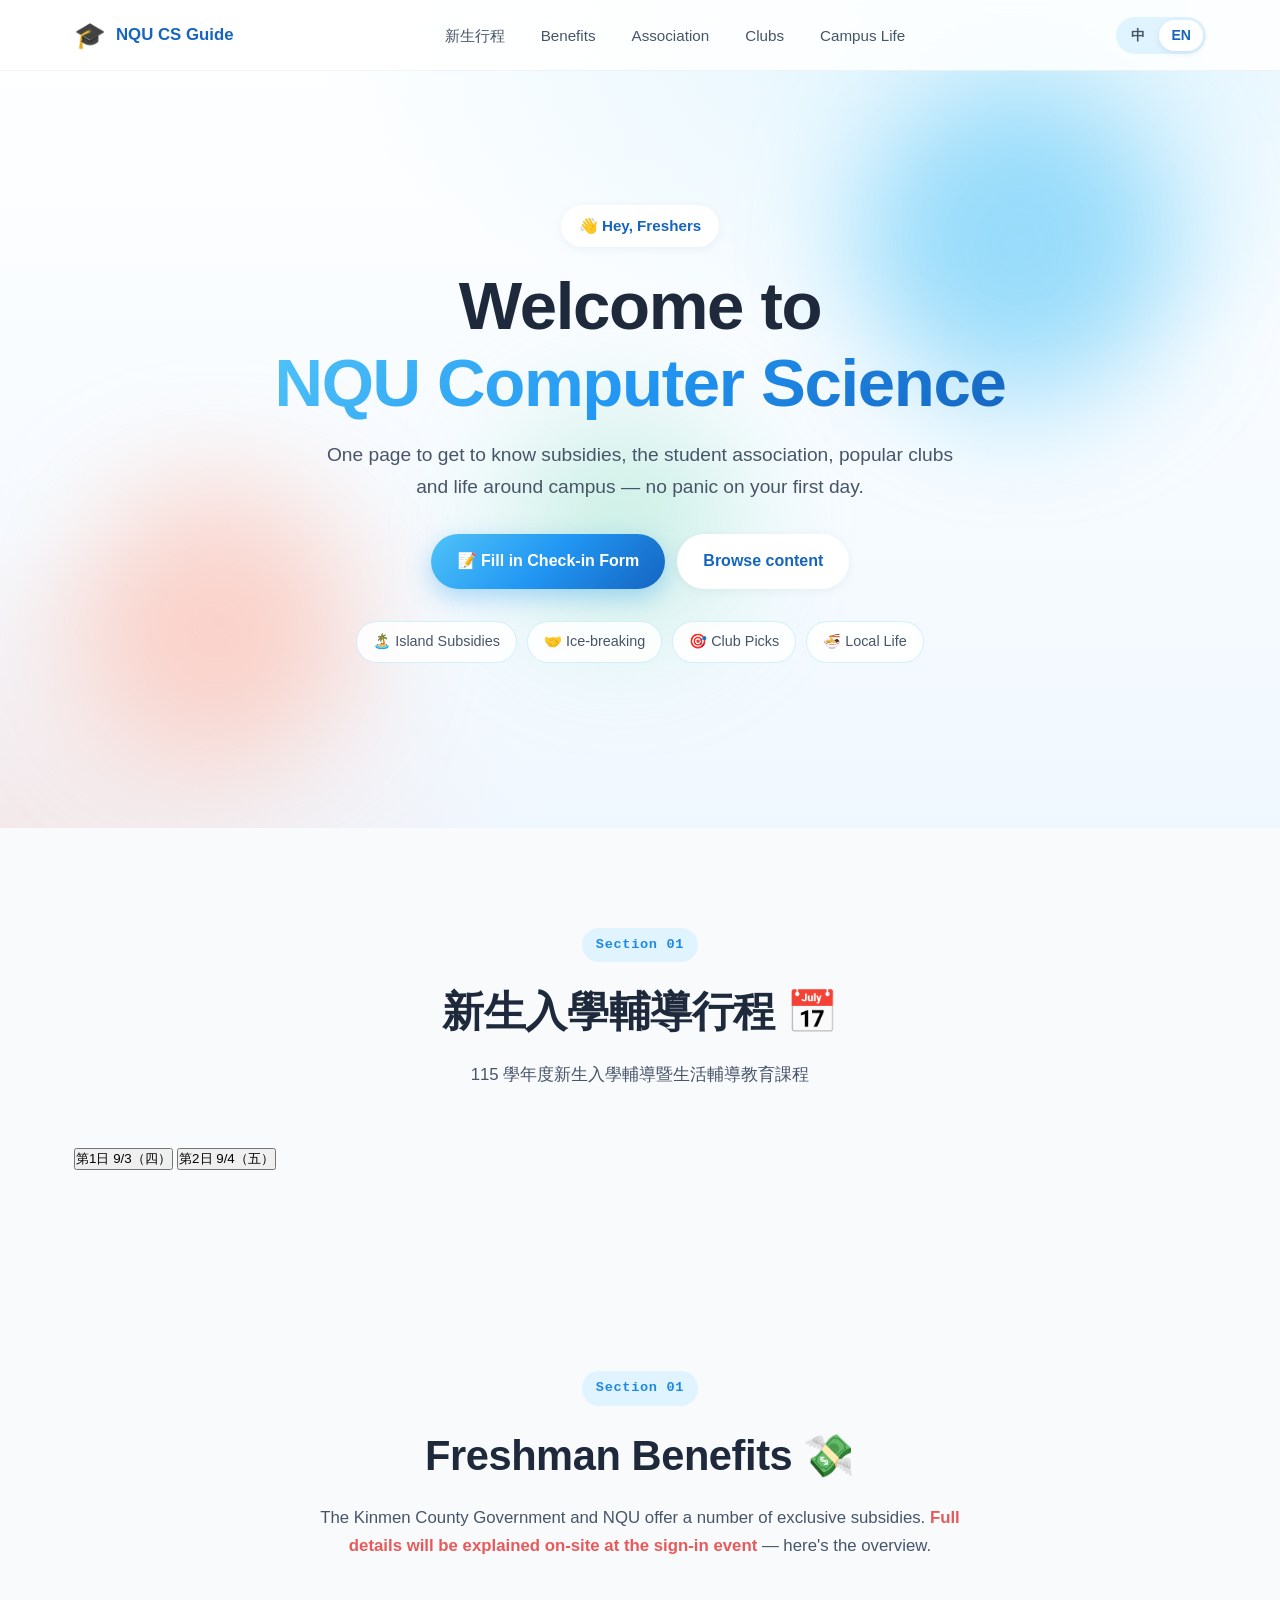
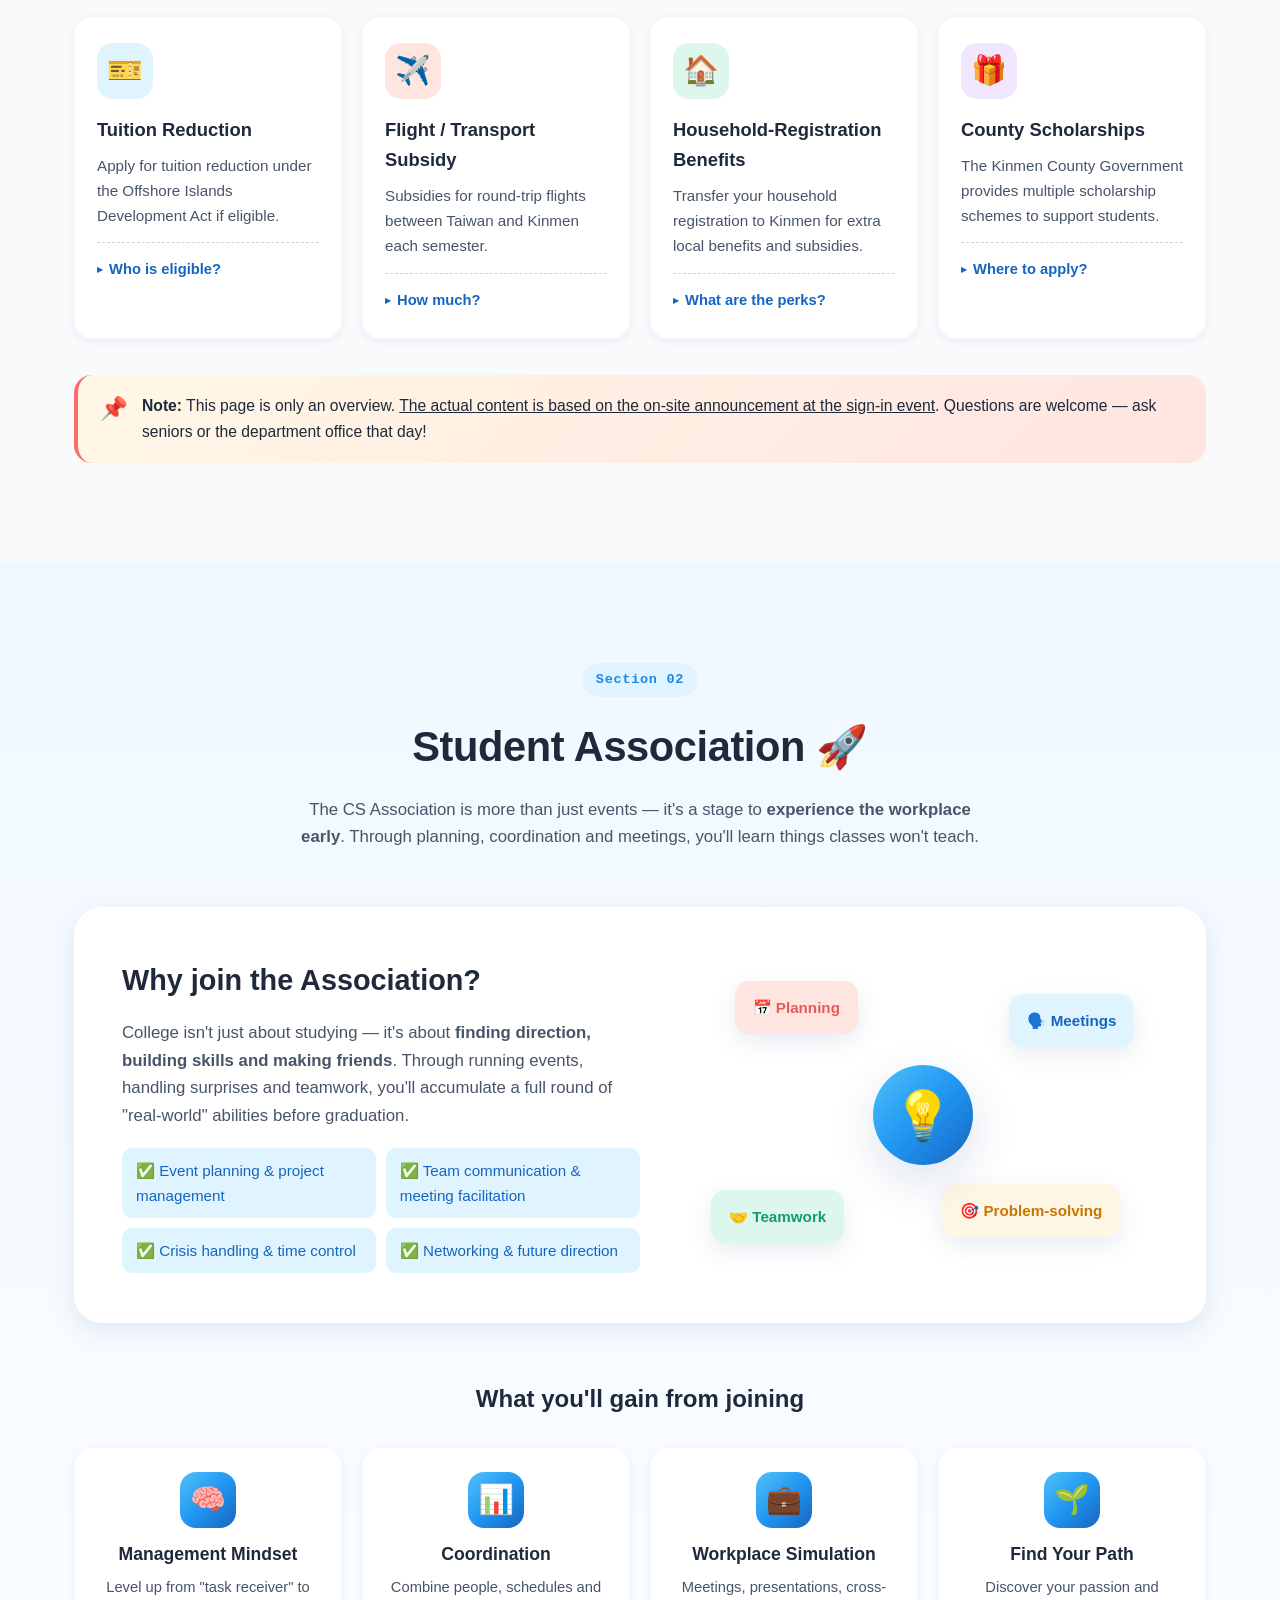
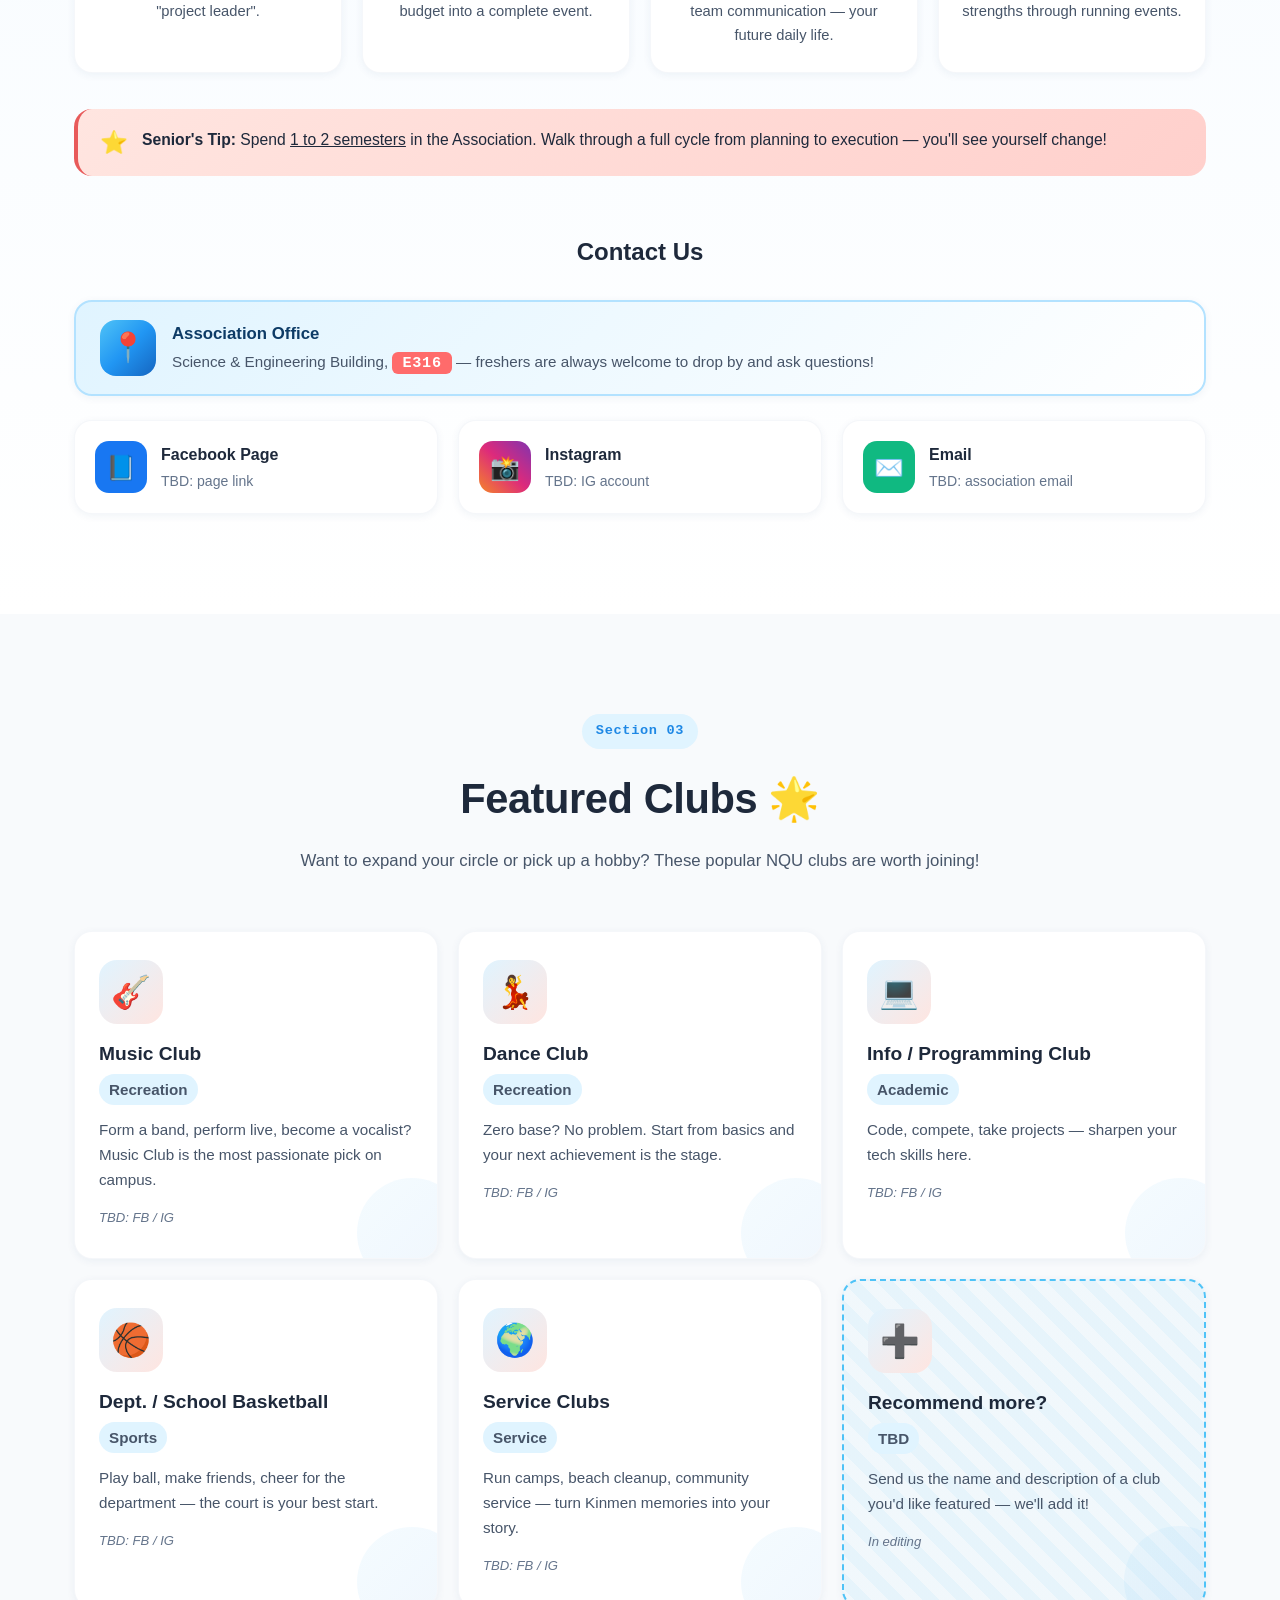
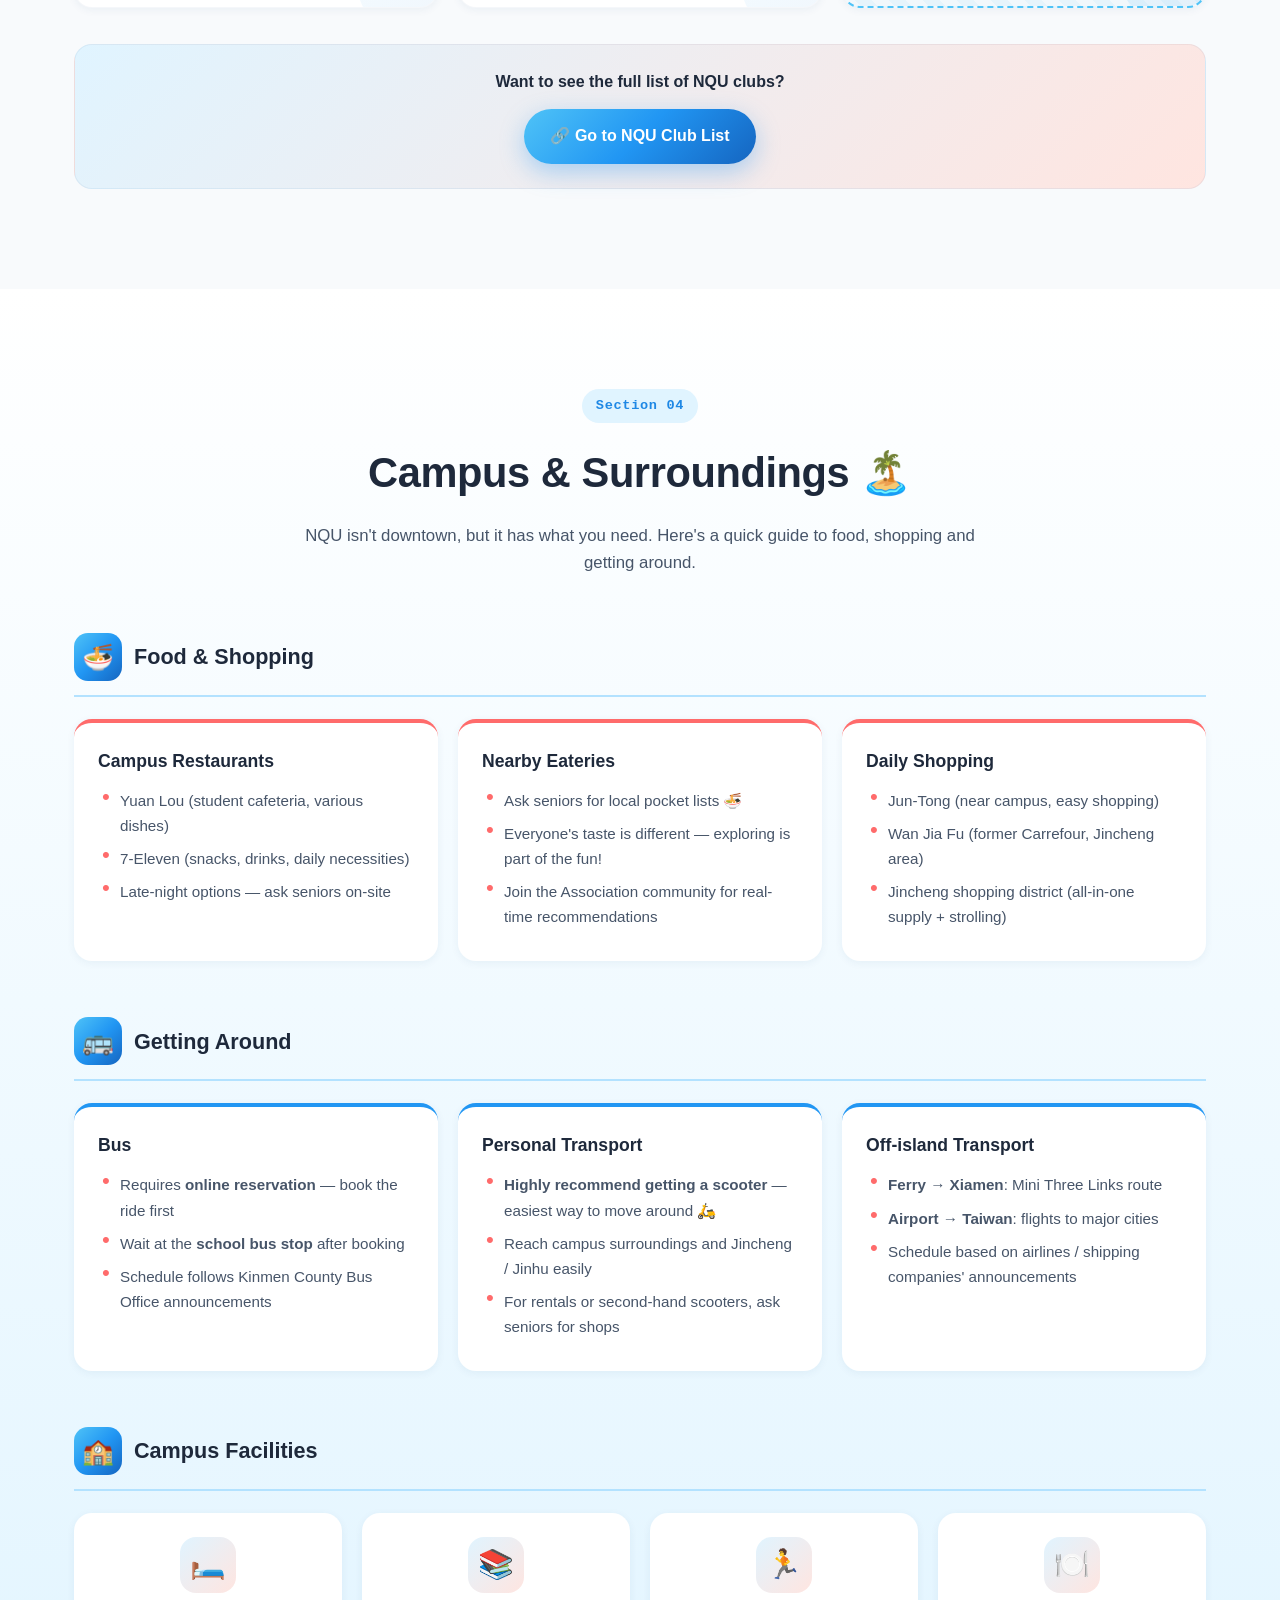
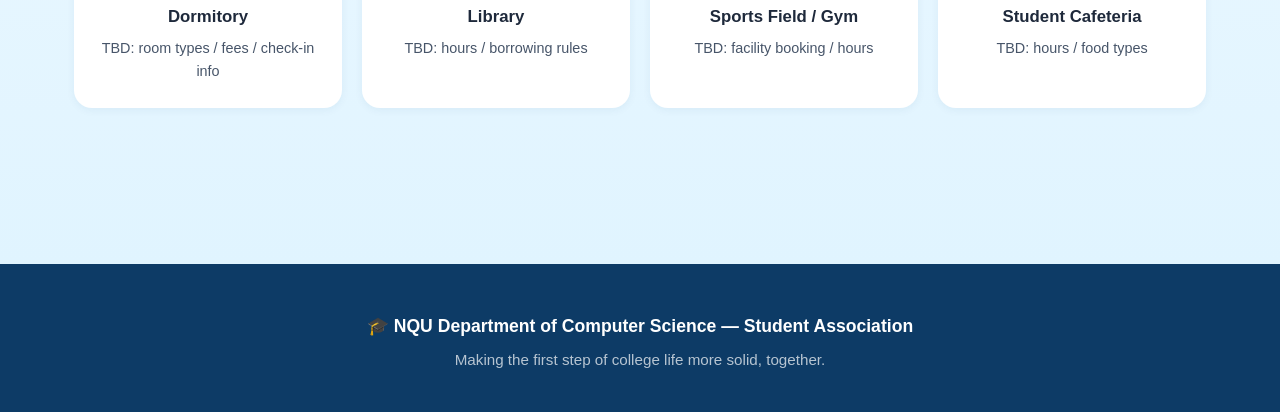
==== commit 49872aba: "Add freshman orientation schedule section Added a new section for the freshman orientation schedule " ====
--- a/feedback_form/index.html
+++ b/feedback_form/index.html
@@ -17,6 +17,7 @@
         <span class="brand-text" data-i18n="brand">金大資工新生指南</span>
       </a>
       <nav class="nav-links">
+        <a href="#schedule" data-i18n="nav-schedule">新生行程</a>
         <a href="#policy" data-i18n="nav-policy">優惠政策</a>
         <a href="#association" data-i18n="nav-association">系學會</a>
         <a href="#clubs" data-i18n="nav-clubs">熱門社團</a>
@@ -64,7 +65,36 @@
     </div>
   </section>
 
-  <!-- ============== 1. 優惠政策 ============== -->
+  <!-- ============== 1. 新生入學輔導行程 ============== -->
+  <section class="section section-schedule" id="schedule">
+    <div class="container">
+      <div class="section-head">
+        <span class="section-tag" data-i18n="schedule-tag">Section 01</span>
+        <h2 class="section-title" data-i18n="schedule-title">新生入學輔導行程 📅</h2>
+        <p class="section-desc" data-i18n="schedule-desc">115 學年度新生入學輔導暨生活輔導教育課程</p>
+      </div>
+
+      <div class="schedule-tabs" role="tablist">
+        <button class="schedule-tab active" data-day="0" type="button" role="tab" aria-selected="true">
+          <span class="tab-day" data-i18n="schedule-day1">第1日</span>
+          <span class="tab-date">9/3（四）</span>
+        </button>
+        <button class="schedule-tab" data-day="1" type="button" role="tab" aria-selected="false">
+          <span class="tab-day" data-i18n="schedule-day2">第2日</span>
+          <span class="tab-date">9/4（五）</span>
+        </button>
+      </div>
+
+      <div class="schedule-department" id="scheduleDepartment" hidden></div>
+
+      <div class="timeline" id="timelineDay1"></div>
+      <div class="timeline" id="timelineDay2" hidden></div>
+
+      <div class="schedule-status" id="scheduleStatus"></div>
+    </div>
+  </section>
+
+  <!-- ============== 2. 優惠政策 ============== -->
   <section class="section section-policy" id="policy">
     <div class="container">
       <div class="section-head">
--- a/feedback_form/style.css
+++ b/feedback_form/style.css
@@ -135,6 +135,37 @@
   border-radius: 12px;
   cursor: pointer;
   color: var(--blue-700);
+}
+
+/* ---------- 語言切換 ---------- */
+.lang-switch {
+  display: inline-flex;
+  background: var(--blue-50);
+  border-radius: 999px;
+  padding: 3px;
+  gap: 2px;
+  flex-shrink: 0;
+}
+.lang-btn {
+  border: none;
+  background: transparent;
+  padding: 6px 12px;
+  font-size: 0.88rem;
+  font-weight: 600;
+  color: var(--ink-700);
+  border-radius: 999px;
+  cursor: pointer;
+  transition: all .2s ease;
+  min-width: 38px;
+  font-family: inherit;
+}
+.lang-btn:hover {
+  color: var(--blue-700);
+}
+.lang-btn.active {
+  background: var(--white);
+  color: var(--blue-700);
+  box-shadow: 0 2px 6px rgba(15,60,120,0.10);
 }
 
 /* ---------- Hero ---------- */
@@ -562,6 +593,85 @@
 
 /* ---------- 聯絡卡片 ---------- */
 .contact-grid { margin-top: 8px; }
+
+.office-callout {
+  display: flex;
+  align-items: center;
+  gap: 16px;
+  padding: 18px 24px;
+  background: linear-gradient(135deg, var(--blue-50) 0%, #FFFFFF 100%);
+  border-radius: var(--radius-md);
+  border: 2px solid var(--blue-100);
+  margin-bottom: 24px;
+  box-shadow: var(--shadow-sm);
+}
+.office-icon {
+  width: 56px; height: 56px;
+  background: var(--gradient-main);
+  border-radius: 16px;
+  display: grid;
+  place-items: center;
+  font-size: 1.8rem;
+  color: var(--white);
+  flex-shrink: 0;
+}
+.office-callout strong {
+  display: block;
+  font-size: 1.05rem;
+  font-weight: 700;
+  color: var(--blue-900);
+  margin-bottom: 2px;
+}
+.office-callout p {
+  color: var(--ink-700);
+  font-size: 0.95rem;
+  margin: 0;
+}
+.office-callout .hl {
+  background: var(--coral-500);
+  color: var(--white);
+  padding: 2px 10px;
+  border-radius: 6px;
+  font-weight: 700;
+  font-family: ui-monospace, SFMono-Regular, monospace;
+  letter-spacing: 0.05em;
+}
+
+.club-cta {
+  margin-top: 36px;
+  padding: 24px 28px;
+  background: linear-gradient(135deg, var(--blue-50) 0%, #FFE5E0 100%);
+  border-radius: var(--radius-md);
+  text-align: center;
+  display: flex;
+  flex-direction: column;
+  align-items: center;
+  gap: 14px;
+  border: 1px solid rgba(15,60,120,0.06);
+}
+.club-cta p {
+  font-size: 1rem;
+  font-weight: 600;
+  color: var(--ink-900);
+  margin: 0;
+}
+
+@media (max-width: 760px) {
+  .office-callout {
+    padding: 16px 18px;
+    gap: 12px;
+  }
+  .office-icon {
+    width: 48px; height: 48px;
+    font-size: 1.5rem;
+  }
+  .office-callout strong { font-size: 0.98rem; }
+  .office-callout p { font-size: 0.9rem; }
+  .club-cta {
+    padding: 20px;
+  }
+  .club-cta .btn { width: 100%; justify-content: center; }
+}
 .contact-card {
   background: var(--white);
   padding: 20px;
@@ -972,6 +1082,13 @@
   .nav-inner { padding: 10px 14px; }
   .nav-toggle { width: 40px; height: 40px; font-size: 1.3rem; }
 
+  /* 語言切換縮小 */
+  .lang-btn {
+    padding: 5px 10px;
+    font-size: 0.82rem;
+    min-width: 34px;
+  }
+
   /* Hero 再緊湊 */
   .hero {
     padding: 86px 14px 48px;
@@ -1000,1005 +1117,3 @@
   /* Container 內距 */
   .container { padding: 0 14px; }
 }
-/* ================================
-   金大資工新生指南 - 樣式表
-   配色：海洋藍漸層 + 珊瑚橘點綴
-   ================================ */
-
-/* ---------- Reset & 基本 ---------- */
-*, *::before, *::after {
-  box-sizing: border-box;
-  margin: 0;
-  padding: 0;
-}
-
-:root {
-  --blue-50:  #E0F4FF;
-  --blue-100: #B3E2FF;
-  --blue-300: #4FC3F7;
-  --blue-500: #2196F3;
-  --blue-600: #1E88E5;
-  --blue-700: #1565C0;
-  --blue-900: #0D3B66;
-
-  --coral-300: #FFB4A2;
-  --coral-500: #FF6B6B;
-  --coral-600: #E85A5A;
-
-  --mint-300: #A8E6CF;
-  --mint-500: #4DD0A8;
-
-  --violet-300: #C7A8FF;
-  --violet-500: #9B72F5;
-
-  --yellow-300: #FFE082;
-  --yellow-500: #FFC857;
-
-  --ink-900: #1E293B;
-  --ink-700: #475569;
-  --ink-500: #64748B;
-  --ink-300: #CBD5E1;
-  --ink-100: #F1F5F9;
-  --bg:      #F8FAFC;
-  --white:   #FFFFFF;
-
-  --shadow-sm: 0 2px 8px rgba(15, 60, 120, 0.06);
-  --shadow-md: 0 8px 24px rgba(15, 60, 120, 0.10);
-  --shadow-lg: 0 16px 48px rgba(15, 60, 120, 0.14);
-
-  --radius-sm: 12px;
-  --radius-md: 18px;
-  --radius-lg: 28px;
-
-  --gradient-main: linear-gradient(135deg, #4FC3F7 0%, #2196F3 50%, #1565C0 100%);
-  --gradient-soft: linear-gradient(135deg, #E0F4FF 0%, #FFE5E0 100%);
-  --gradient-coral: linear-gradient(135deg, #FFB4A2 0%, #FF6B6B 100%);
-}
-
-html { scroll-behavior: smooth; }
-
-body {
-  font-family: "Noto Sans TC", "PingFang TC", "Microsoft JhengHei",
-               -apple-system, BlinkMacSystemFont, "Segoe UI", sans-serif;
-  color: var(--ink-900);
-  background: var(--bg);
-  line-height: 1.65;
-  -webkit-font-smoothing: antialiased;
-  overflow-x: hidden;
-}
-
-a { color: inherit; text-decoration: none; }
-
-img, svg { max-width: 100%; display: block; }
-
-.container {
-  width: 100%;
-  max-width: 1180px;
-  margin: 0 auto;
-  padding: 0 24px;
-}
-
-/* ---------- 導覽列 ---------- */
-.navbar {
-  position: fixed;
-  top: 0; left: 0; right: 0;
-  z-index: 100;
-  background: rgba(255, 255, 255, 0.85);
-  backdrop-filter: blur(14px);
-  -webkit-backdrop-filter: blur(14px);
-  border-bottom: 1px solid rgba(15, 60, 120, 0.06);
-  transition: box-shadow .3s ease;
-}
-.navbar.scrolled { box-shadow: var(--shadow-sm); }
-
-.nav-inner {
-  max-width: 1180px;
-  margin: 0 auto;
-  padding: 14px 24px;
-  display: flex;
-  align-items: center;
-  justify-content: space-between;
-  gap: 16px;
-}
-
-.brand {
-  display: flex;
-  align-items: center;
-  gap: 10px;
-  font-weight: 700;
-  color: var(--blue-700);
-}
-.brand-mark { font-size: 1.6rem; }
-.brand-text { font-size: 1.05rem; }
-
-.nav-links {
-  display: flex;
-  gap: 8px;
-}
-.nav-links a {
-  padding: 8px 14px;
-  border-radius: 999px;
-  font-size: 0.95rem;
-  font-weight: 500;
-  color: var(--ink-700);
-  transition: all .2s ease;
-}
-.nav-links a:hover {
-  background: var(--blue-50);
-  color: var(--blue-700);
-}
-
-.nav-toggle {
-  display: none;
-  background: var(--blue-50);
-  border: none;
-  font-size: 1.5rem;
-  width: 42px; height: 42px;
-  border-radius: 12px;
-  cursor: pointer;
-  color: var(--blue-700);
-}
-
-/* ---------- Hero ---------- */
-.hero {
-  position: relative;
-  min-height: 92vh;
-  padding: 120px 24px 80px;
-  display: flex;
-  align-items: center;
-  overflow: hidden;
-  background:
-    radial-gradient(1200px 600px at 80% 0%, rgba(79,195,247,0.18), transparent 60%),
-    radial-gradient(900px 500px at 0% 100%, rgba(255,180,162,0.22), transparent 60%),
-    linear-gradient(180deg, #FFFFFF 0%, #F0F8FF 100%);
-}
-
-.hero-bg {
-  position: absolute;
-  inset: 0;
-  pointer-events: none;
-}
-.blob {
-  position: absolute;
-  border-radius: 50%;
-  filter: blur(60px);
-  opacity: 0.55;
-  animation: float 12s ease-in-out infinite;
-}
-.blob-1 {
-  width: 320px; height: 320px;
-  background: #4FC3F7;
-  top: 10%; right: 8%;
-}
-.blob-2 {
-  width: 280px; height: 280px;
-  background: #FFB4A2;
-  bottom: 8%; left: 6%;
-  animation-delay: -4s;
-}
-.blob-3 {
-  width: 220px; height: 220px;
-  background: #A8E6CF;
-  top: 50%; left: 40%;
-  animation-delay: -8s;
-}
-@keyframes float {
-  0%, 100% { transform: translate(0, 0) scale(1); }
-  50%      { transform: translate(30px, -20px) scale(1.06); }
-}
-
-.hero-content {
-  position: relative;
-  max-width: 1180px;
-  margin: 0 auto;
-  text-align: center;
-}
-.hero-eyebrow {
-  display: inline-block;
-  background: var(--white);
-  padding: 8px 18px;
-  border-radius: 999px;
-  font-size: 0.95rem;
-  font-weight: 600;
-  color: var(--blue-700);
-  box-shadow: var(--shadow-sm);
-  margin-bottom: 20px;
-}
-.hero-title {
-  font-size: clamp(2.2rem, 5.5vw, 4.2rem);
-  font-weight: 800;
-  line-height: 1.15;
-  letter-spacing: -0.02em;
-  margin-bottom: 18px;
-}
-.gradient-text {
-  background: var(--gradient-main);
-  -webkit-background-clip: text;
-          background-clip: text;
-  color: transparent;
-}
-.hero-sub {
-  font-size: clamp(1rem, 1.6vw, 1.2rem);
-  color: var(--ink-700);
-  max-width: 640px;
-  margin: 0 auto 32px;
-}
-.hero-cta {
-  display: flex;
-  justify-content: center;
-  gap: 12px;
-  flex-wrap: wrap;
-  margin-bottom: 32px;
-}
-
-.btn {
-  display: inline-flex;
-  align-items: center;
-  gap: 6px;
-  padding: 14px 26px;
-  border-radius: 999px;
-  font-weight: 600;
-  font-size: 1rem;
-  border: none;
-  cursor: pointer;
-  transition: transform .2s ease, box-shadow .2s ease;
-}
-.btn:hover { transform: translateY(-2px); }
-.btn-primary {
-  background: var(--gradient-main);
-  color: var(--white);
-  box-shadow: 0 8px 24px rgba(33,150,243,0.35);
-}
-.btn-primary:hover { box-shadow: 0 12px 32px rgba(33,150,243,0.45); }
-.btn-ghost {
-  background: var(--white);
-  color: var(--blue-700);
-  box-shadow: var(--shadow-sm);
-}
-
-.hero-pills {
-  display: flex;
-  justify-content: center;
-  gap: 10px;
-  flex-wrap: wrap;
-}
-.pill {
-  background: rgba(255,255,255,0.85);
-  border: 1px solid rgba(79,195,247,0.25);
-  padding: 8px 16px;
-  border-radius: 999px;
-  font-size: 0.9rem;
-  font-weight: 500;
-  color: var(--ink-700);
-  backdrop-filter: blur(6px);
-}
-
-/* ---------- 共用 Section ---------- */
-.section {
-  padding: 100px 0;
-  position: relative;
-}
-
-.section-policy  { background: var(--bg); }
-.section-association {
-  background: linear-gradient(180deg, #F0F8FF 0%, #FFFFFF 100%);
-}
-.section-clubs   { background: var(--bg); }
-.section-life    {
-  background: linear-gradient(180deg, #FFFFFF 0%, #E0F4FF 100%);
-}
-
-.section-head {
-  text-align: center;
-  margin-bottom: 56px;
-}
-.section-tag {
-  display: inline-block;
-  font-family: ui-monospace, SFMono-Regular, monospace;
-  font-size: 0.85rem;
-  font-weight: 700;
-  color: var(--blue-600);
-  background: var(--blue-50);
-  padding: 6px 14px;
-  border-radius: 999px;
-  margin-bottom: 16px;
-  letter-spacing: 0.05em;
-}
-.section-title {
-  font-size: clamp(1.8rem, 3.5vw, 2.6rem);
-  font-weight: 800;
-  margin-bottom: 14px;
-  letter-spacing: -0.01em;
-}
-.section-desc {
-  color: var(--ink-700);
-  max-width: 680px;
-  margin: 0 auto;
-  font-size: 1.05rem;
-}
-.section-desc .hl {
-  color: var(--coral-600);
-  font-weight: 600;
-}
-
-.block-title {
-  text-align: center;
-  font-size: 1.5rem;
-  font-weight: 700;
-  margin: 56px 0 28px;
-  color: var(--ink-900);
-}
-
-/* ---------- 網格 ---------- */
-.grid {
-  display: grid;
-  gap: 20px;
-}
-.grid-3 { grid-template-columns: repeat(3, 1fr); }
-.grid-4 { grid-template-columns: repeat(4, 1fr); }
-
-@media (max-width: 960px) {
-  .grid-3 { grid-template-columns: repeat(2, 1fr); }
-  .grid-4 { grid-template-columns: repeat(2, 1fr); }
-}
-@media (max-width: 560px) {
-  .grid-3, .grid-4 { grid-template-columns: 1fr; }
-}
-
-/* ---------- 卡片 (政策) ---------- */
-.card {
-  background: var(--white);
-  border-radius: var(--radius-md);
-  padding: 26px 22px;
-  box-shadow: var(--shadow-sm);
-  transition: transform .25s ease, box-shadow .25s ease;
-  border: 1px solid rgba(15,60,120,0.04);
-  position: relative;
-  overflow: hidden;
-}
-.card::before {
-  content: "";
-  position: absolute;
-  top: 0; left: 0; right: 0;
-  height: 4px;
-  background: var(--gradient-main);
-  opacity: 0;
-  transition: opacity .25s ease;
-}
-.card:hover {
-  transform: translateY(-6px);
-  box-shadow: var(--shadow-md);
-}
-.card:hover::before { opacity: 1; }
-
-.card-icon {
-  width: 56px; height: 56px;
-  border-radius: 16px;
-  display: grid;
-  place-items: center;
-  font-size: 1.8rem;
-  margin-bottom: 16px;
-}
-.icon-blue   { background: var(--blue-50);   }
-.icon-coral  { background: #FFE5E0;          }
-.icon-mint   { background: #DEF7EC;          }
-.icon-violet { background: #F0E7FF;          }
-
-.card h3 {
-  font-size: 1.15rem;
-  font-weight: 700;
-  margin-bottom: 8px;
-  color: var(--ink-900);
-}
-.card p {
-  color: var(--ink-700);
-  font-size: 0.95rem;
-}
-
-/* ---------- FAQ 摺疊 ---------- */
-.faq {
-  margin-top: 14px;
-  border-top: 1px dashed var(--ink-300);
-  padding-top: 12px;
-}
-.faq summary {
-  cursor: pointer;
-  font-weight: 600;
-  font-size: 0.92rem;
-  color: var(--blue-700);
-  list-style: none;
-  display: inline-flex;
-  align-items: center;
-  gap: 6px;
-}
-.faq summary::-webkit-details-marker { display: none; }
-.faq summary::before {
-  content: "▸";
-  font-size: 0.7rem;
-  transition: transform .2s ease;
-}
-.faq[open] summary::before { transform: rotate(90deg); }
-.faq p {
-  margin-top: 10px;
-  color: var(--ink-700);
-  font-size: 0.92rem;
-}
-
-/* ---------- Callout 提醒框 ---------- */
-.callout {
-  margin-top: 36px;
-  padding: 18px 22px;
-  background: linear-gradient(135deg, #FFF7E6 0%, #FFE5E0 100%);
-  border-radius: var(--radius-md);
-  display: flex;
-  gap: 14px;
-  align-items: flex-start;
-  font-size: 0.98rem;
-  color: var(--ink-900);
-  border-left: 4px solid var(--coral-500);
-}
-.callout-coral {
-  background: linear-gradient(135deg, #FFE5E0 0%, #FFD0CC 100%);
-  border-left-color: var(--coral-600);
-}
-.callout-icon {
-  font-size: 1.4rem;
-  flex-shrink: 0;
-  line-height: 1.4;
-}
-
-/* ---------- 系學會 Hero ---------- */
-.assoc-hero {
-  display: grid;
-  grid-template-columns: 1.1fr 1fr;
-  gap: 48px;
-  align-items: center;
-  background: var(--white);
-  padding: 48px;
-  border-radius: var(--radius-lg);
-  box-shadow: var(--shadow-md);
-  margin-bottom: 24px;
-}
-.assoc-hero h3 {
-  font-size: 1.8rem;
-  font-weight: 800;
-  margin-bottom: 14px;
-  color: var(--ink-900);
-}
-.assoc-hero-text p {
-  color: var(--ink-700);
-  font-size: 1.05rem;
-  margin-bottom: 18px;
-}
-.check-list {
-  list-style: none;
-  display: grid;
-  grid-template-columns: 1fr 1fr;
-  gap: 10px;
-}
-.check-list li {
-  background: var(--blue-50);
-  padding: 10px 14px;
-  border-radius: 10px;
-  font-size: 0.95rem;
-  font-weight: 500;
-  color: var(--blue-700);
-}
-
-.assoc-hero-visual {
-  position: relative;
-  height: 320px;
-}
-.assoc-center {
-  position: absolute;
-  top: 50%; left: 50%;
-  transform: translate(-50%, -50%);
-  width: 100px; height: 100px;
-  background: var(--gradient-main);
-  border-radius: 50%;
-  display: grid;
-  place-items: center;
-  font-size: 3rem;
-  color: white;
-  box-shadow: var(--shadow-lg);
-  z-index: 2;
-}
-.float-card {
-  position: absolute;
-  background: var(--white);
-  padding: 14px 18px;
-  border-radius: 14px;
-  font-weight: 600;
-  font-size: 0.95rem;
-  box-shadow: var(--shadow-md);
-  animation: floatCard 6s ease-in-out infinite;
-}
-.fc-1 { top: 8%;  left: 10%; background: #FFE5E0; color: var(--coral-600); }
-.fc-2 { top: 12%; right: 5%;  background: var(--blue-50); color: var(--blue-700); animation-delay: -1.5s; }
-.fc-3 { bottom: 10%; left: 5%; background: #DEF7EC; color: #0F9D6E; animation-delay: -3s; }
-.fc-4 { bottom: 12%; right: 8%; background: #FFF7E6; color: #C77700; animation-delay: -4.5s; }
-@keyframes floatCard {
-  0%, 100% { transform: translateY(0); }
-  50%      { transform: translateY(-12px); }
-}
-
-@media (max-width: 860px) {
-  .assoc-hero { grid-template-columns: 1fr; padding: 32px; }
-  .assoc-hero-visual { height: 240px; }
-  .check-list { grid-template-columns: 1fr; }
-}
-
-/* ---------- Mini Card (收穫) ---------- */
-.mini-card {
-  background: var(--white);
-  padding: 24px 20px;
-  border-radius: var(--radius-md);
-  text-align: center;
-  box-shadow: var(--shadow-sm);
-  transition: transform .25s ease, box-shadow .25s ease;
-  border: 1px solid rgba(15,60,120,0.04);
-}
-.mini-card:hover {
-  transform: translateY(-4px);
-  box-shadow: var(--shadow-md);
-}
-.mini-icon {
-  display: inline-grid;
-  place-items: center;
-  width: 56px; height: 56px;
-  background: var(--gradient-main);
-  border-radius: 16px;
-  font-size: 1.8rem;
-  margin-bottom: 12px;
-  color: white;
-}
-.mini-card h4 {
-  font-size: 1.1rem;
-  font-weight: 700;
-  margin-bottom: 6px;
-}
-.mini-card p {
-  color: var(--ink-700);
-  font-size: 0.92rem;
-}
-
-/* ---------- 聯絡卡片 ---------- */
-.contact-grid { margin-top: 8px; }
-.contact-card {
-  background: var(--white);
-  padding: 20px;
-  border-radius: var(--radius-md);
-  display: flex;
-  align-items: center;
-  gap: 14px;
-  box-shadow: var(--shadow-sm);
-  transition: transform .25s ease, box-shadow .25s ease;
-  border: 1px solid rgba(15,60,120,0.04);
-}
-.contact-card:hover {
-  transform: translateY(-3px);
-  box-shadow: var(--shadow-md);
-}
-.contact-icon {
-  width: 52px; height: 52px;
-  border-radius: 14px;
-  display: grid;
-  place-items: center;
-  font-size: 1.5rem;
-  color: white;
-  flex-shrink: 0;
-}
-.contact-card h4 {
-  font-size: 1rem;
-  font-weight: 700;
-  margin-bottom: 2px;
-}
-.contact-card p {
-  color: var(--ink-500);
-  font-size: 0.88rem;
-}
-
-/* ---------- 社團卡片 ---------- */
-.club-card {
-  background: var(--white);
-  padding: 28px 24px;
-  border-radius: var(--radius-md);
-  box-shadow: var(--shadow-sm);
-  transition: transform .25s ease, box-shadow .25s ease;
-  border: 1px solid rgba(15,60,120,0.04);
-  position: relative;
-  overflow: hidden;
-}
-.club-card::after {
-  content: "";
-  position: absolute;
-  inset: auto -30px -30px auto;
-  width: 110px; height: 110px;
-  background: var(--gradient-main);
-  border-radius: 50%;
-  opacity: 0.06;
-  transition: transform .3s ease;
-}
-.club-card:hover {
-  transform: translateY(-6px);
-  box-shadow: var(--shadow-md);
-}
-.club-card:hover::after { transform: scale(1.4); }
-
-.club-emoji {
-  width: 64px; height: 64px;
-  background: var(--gradient-soft);
-  border-radius: 18px;
-  display: grid;
-  place-items: center;
-  font-size: 2rem;
-  margin-bottom: 14px;
-}
-.club-card h3 {
-  font-size: 1.2rem;
-  font-weight: 700;
-  margin-bottom: 4px;
-}
-.club-tag {
-  display: inline-block;
-  font-size: 0.78rem;
-  font-weight: 600;
-  color: var(--blue-700);
-  background: var(--blue-50);
-  padding: 3px 10px;
-  border-radius: 999px;
-  margin-bottom: 10px;
-}
-.club-card p {
-  color: var(--ink-700);
-  font-size: 0.95rem;
-  margin-bottom: 12px;
-}
-.club-meta {
-  display: inline-block;
-  font-size: 0.82rem;
-  color: var(--ink-500);
-  font-style: italic;
-}
-.club-card-add {
-  background: repeating-linear-gradient(
-    45deg,
-    rgba(79,195,247,0.04),
-    rgba(79,195,247,0.04) 12px,
-    rgba(79,195,247,0.10) 12px,
-    rgba(79,195,247,0.10) 24px
-  );
-  border: 2px dashed var(--blue-300);
-}
-
-/* ---------- 周邊生態 ---------- */
-.life-block {
-  margin-bottom: 56px;
-}
-.life-head {
-  display: flex;
-  align-items: center;
-  gap: 12px;
-  margin-bottom: 22px;
-  padding-bottom: 14px;
-  border-bottom: 2px solid var(--blue-100);
-}
-.life-icon {
-  width: 48px; height: 48px;
-  background: var(--gradient-main);
-  border-radius: 14px;
-  display: grid;
-  place-items: center;
-  font-size: 1.6rem;
-  color: white;
-}
-.life-head h3 {
-  font-size: 1.35rem;
-  font-weight: 700;
-}
-
-.life-card {
-  background: var(--white);
-  padding: 24px;
-  border-radius: var(--radius-md);
-  box-shadow: var(--shadow-sm);
-  transition: transform .25s ease, box-shadow .25s ease;
-  border-top: 4px solid var(--coral-500);
-}
-.life-card-blue { border-top-color: var(--blue-500); }
-.life-card:hover {
-  transform: translateY(-4px);
-  box-shadow: var(--shadow-md);
-}
-.life-card h4 {
-  font-size: 1.1rem;
-  font-weight: 700;
-  margin-bottom: 12px;
-}
-
-.bullet-list {
-  list-style: none;
-}
-.bullet-list li {
-  position: relative;
-  padding-left: 22px;
-  margin-bottom: 8px;
-  color: var(--ink-700);
-  font-size: 0.95rem;
-}
-.bullet-list li::before {
-  content: "•";
-  position: absolute;
-  left: 4px;
-  top: -2px;
-  color: var(--coral-500);
-  font-size: 1.4rem;
-  line-height: 1;
-}
-
-.facility-card {
-  background: var(--white);
-  padding: 24px 20px;
-  border-radius: var(--radius-md);
-  text-align: center;
-  box-shadow: var(--shadow-sm);
-  transition: transform .25s ease, box-shadow .25s ease;
-}
-.facility-card:hover {
-  transform: translateY(-4px);
-  box-shadow: var(--shadow-md);
-}
-.facility-emoji {
-  display: inline-grid;
-  place-items: center;
-  width: 56px; height: 56px;
-  background: var(--gradient-soft);
-  border-radius: 16px;
-  font-size: 1.8rem;
-  margin-bottom: 10px;
-}
-.facility-card h4 {
-  font-size: 1.05rem;
-  font-weight: 700;
-  margin-bottom: 6px;
-}
-.facility-card p {
-  color: var(--ink-700);
-  font-size: 0.9rem;
-}
-
-/* ---------- 頁尾 ---------- */
-.footer {
-  background: var(--blue-900);
-  color: var(--white);
-  padding: 48px 0 40px;
-  text-align: center;
-}
-.footer-inner p:first-child {
-  font-size: 1.1rem;
-  font-weight: 700;
-  margin-bottom: 6px;
-}
-.footer-sub {
-  color: rgba(255,255,255,0.7);
-  font-size: 0.95rem;
-}
-
-/* ---------- 報到表單按鈕（Hero 脈動效果） ---------- */
-.btn-pulse {
-  animation: pulse 2.4s ease-in-out infinite;
-}
-@keyframes pulse {
-  0%, 100% { box-shadow: 0 8px 24px rgba(33,150,243,0.35); }
-  50%      { box-shadow: 0 8px 32px rgba(255,107,107,0.55); }
-}
-
-.btn-sm {
-  padding: 10px 18px;
-  font-size: 0.9rem;
-}
-
-/* ============================================
-   響應式設計 - 完整手機版優化
-   斷點：
-   - 960px：平板（啟用漢堡選單）
-   - 760px：大支手機（Hero / Section 調整）
-   - 560px：一般手機（網格單欄）
-   - 400px：小螢幕手機（精簡 UI）
-   ============================================ */
-
-/* ---------- 平板 (≤960px) ---------- */
-@media (max-width: 960px) {
-
-  /* 啟用漢堡選單（5 個項目太多） */
-  .nav-links {
-    display: none;
-    position: absolute;
-    top: 100%; left: 0; right: 0;
-    background: var(--white);
-    flex-direction: column;
-    padding: 12px;
-    box-shadow: var(--shadow-md);
-    gap: 4px;
-    border-top: 1px solid rgba(15,60,120,0.06);
-    max-height: calc(100dvh - 70px);
-    overflow-y: auto;
-  }
-  .nav-links.open { display: flex; }
-  .nav-links a {
-    padding: 14px 16px;
-    text-align: center;
-    font-size: 1rem;
-    min-height: 48px;
-    display: flex;
-    align-items: center;
-    justify-content: center;
-  }
-  .nav-toggle { display: grid; place-items: center; }
-
-  /* 網格變 2 欄 */
-  .grid-3 { grid-template-columns: repeat(2, 1fr); }
-  .grid-4 { grid-template-columns: repeat(2, 1fr); }
-
-  /* Container 內距稍縮 */
-  .container { padding: 0 20px; }
-}
-
-/* ---------- 大支手機 (≤760px) ---------- */
-@media (max-width: 760px) {
-
-  /* Hero：取消 92vh，緊湊排版 */
-  .hero {
-    padding: 96px 16px 56px;
-    min-height: auto;
-  }
-  .hero-eyebrow {
-    font-size: 0.85rem;
-    padding: 6px 14px;
-    margin-bottom: 16px;
-  }
-  .hero-title {
-    font-size: clamp(1.9rem, 8vw, 2.6rem);
-  }
-  .hero-sub {
-    font-size: 0.98rem;
-    line-height: 1.55;
-  }
-  .hero-sub br { display: none; }
-
-  /* CTA 按鈕：垂直堆疊、寬度伸展 */
-  .hero-cta {
-    flex-direction: column;
-    align-items: stretch;
-    width: 100%;
-    max-width: 320px;
-    margin: 0 auto 28px;
-    gap: 10px;
-  }
-  .hero-cta .btn {
-    width: 100%;
-    justify-content: center;
-    padding: 16px 20px;
-    min-height: 52px;
-  }
-
-  /* Hero pills 縮小 */
-  .pill {
-    font-size: 0.82rem;
-    padding: 6px 12px;
-  }
-
-  /* Section 內距縮小 */
-  .section { padding: 64px 0; }
-  .section-head { margin-bottom: 36px; }
-  .section-desc {
-    font-size: 0.98rem;
-    padding: 0 4px;
-  }
-  .section-desc br { display: none; }
-
-  /* 系學會 Hero */
-  .assoc-hero { padding: 28px 22px; }
-  .assoc-hero h3 { font-size: 1.4rem; }
-  .assoc-hero-text p { font-size: 0.98rem; }
-  .assoc-hero-visual { height: 220px; }
-  .float-card {
-    font-size: 0.85rem;
-    padding: 10px 14px;
-  }
-  .assoc-center {
-    width: 80px; height: 80px;
-    font-size: 2.4rem;
-  }
-
-  /* 卡片內距縮小 */
-  .card,
-  .club-card,
-  .life-card,
-  .mini-card,
-  .facility-card {
-    padding: 22px 18px;
-  }
-  .contact-card { padding: 16px; }
-
-  /* Callout */
-  .callout {
-    padding: 16px 18px;
-    font-size: 0.92rem;
-    flex-direction: column;
-    gap: 8px;
-  }
-
-  /* block-title */
-  .block-title { margin: 40px 0 20px; font-size: 1.3rem; }
-
-  /* 頁尾 */
-  .footer { padding: 36px 0 32px; }
-}
-
-/* ---------- 一般手機 (≤560px) ---------- */
-@media (max-width: 560px) {
-
-  /* 網格單欄 */
-  .grid-3, .grid-4 { grid-template-columns: 1fr; gap: 16px; }
-
-  /* Section 內距再縮 */
-  .section { padding: 56px 0; }
-
-  /* 卡片 icon 略縮 */
-  .card-icon,
-  .mini-icon,
-  .facility-emoji,
-  .life-icon {
-    width: 50px; height: 50px;
-    font-size: 1.6rem;
-  }
-  .club-emoji { width: 56px; height: 56px; font-size: 1.8rem; }
-
-  /* Hero pills 一行兩顆 */
-  .hero-pills { gap: 8px; }
-  .pill { font-size: 0.78rem; padding: 5px 10px; }
-
-  /* Container 內距 */
-  .container { padding: 0 16px; }
-}
-
-/* ---------- 小螢幕手機 (≤400px) ---------- */
-@media (max-width: 400px) {
-
-  /* 隱藏品牌文字，只留 logo */
-  .brand-text { display: none; }
-  .brand-mark { font-size: 1.8rem; }
-
-  /* 縮小導覽列高度 */
-  .nav-inner { padding: 10px 14px; }
-  .nav-toggle { width: 40px; height: 40px; font-size: 1.3rem; }
-
-  /* Hero 再緊湊 */
-  .hero {
-    padding: 86px 14px 48px;
-  }
-  .hero-eyebrow { font-size: 0.8rem; padding: 5px 12px; }
-  .hero-title { font-size: 1.85rem; }
-  .hero-sub { font-size: 0.92rem; }
-
-  /* Section title 縮 */
-  .section-title { font-size: 1.5rem; }
-  .section-tag { font-size: 0.78rem; padding: 4px 12px; }
-
-  /* Section 內距 */
-  .section { padding: 48px 0; }
-  .section-head { margin-bottom: 28px; }
-
-  /* 卡片內距再縮 */
-  .card,
-  .club-card,
-  .life-card,
-  .mini-card,
-  .facility-card {
-    padding: 20px 16px;
-  }
-
-  /* Container 內距 */
-  .container { padding: 0 14px; }
-}
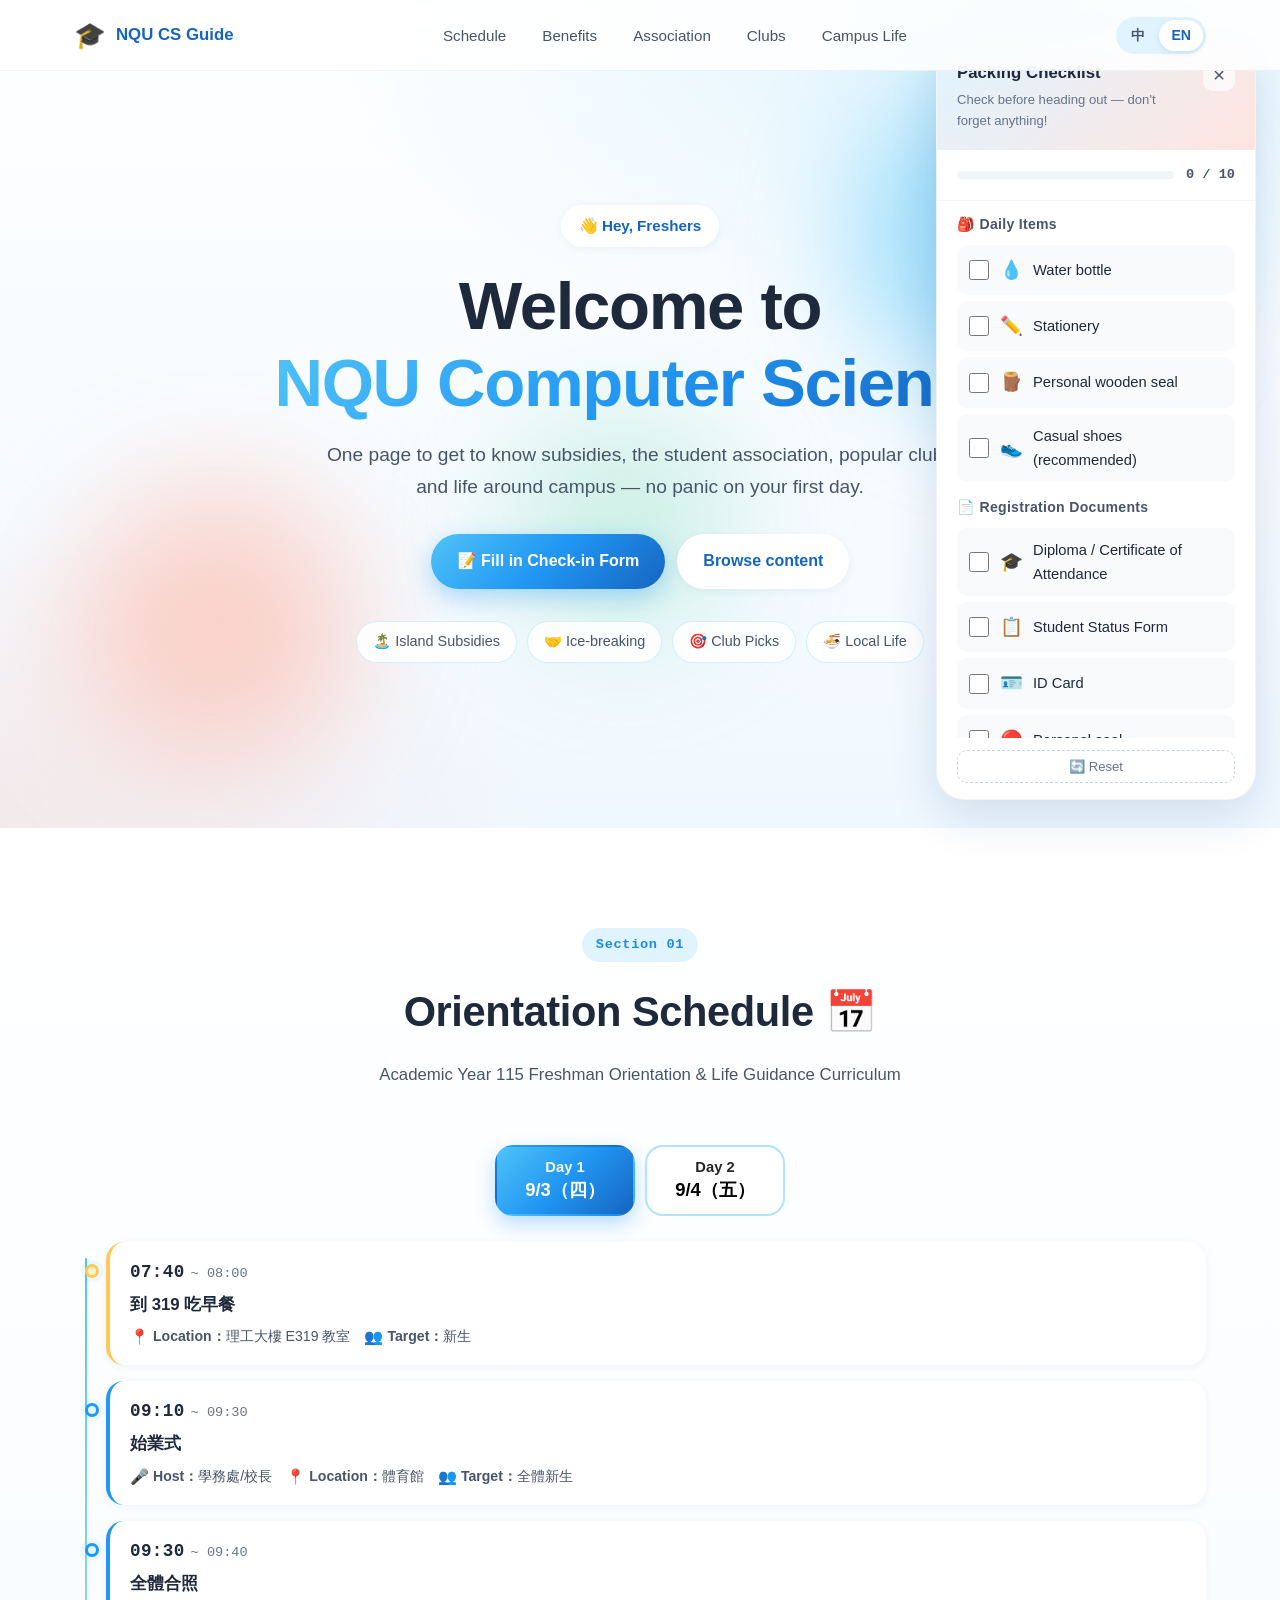
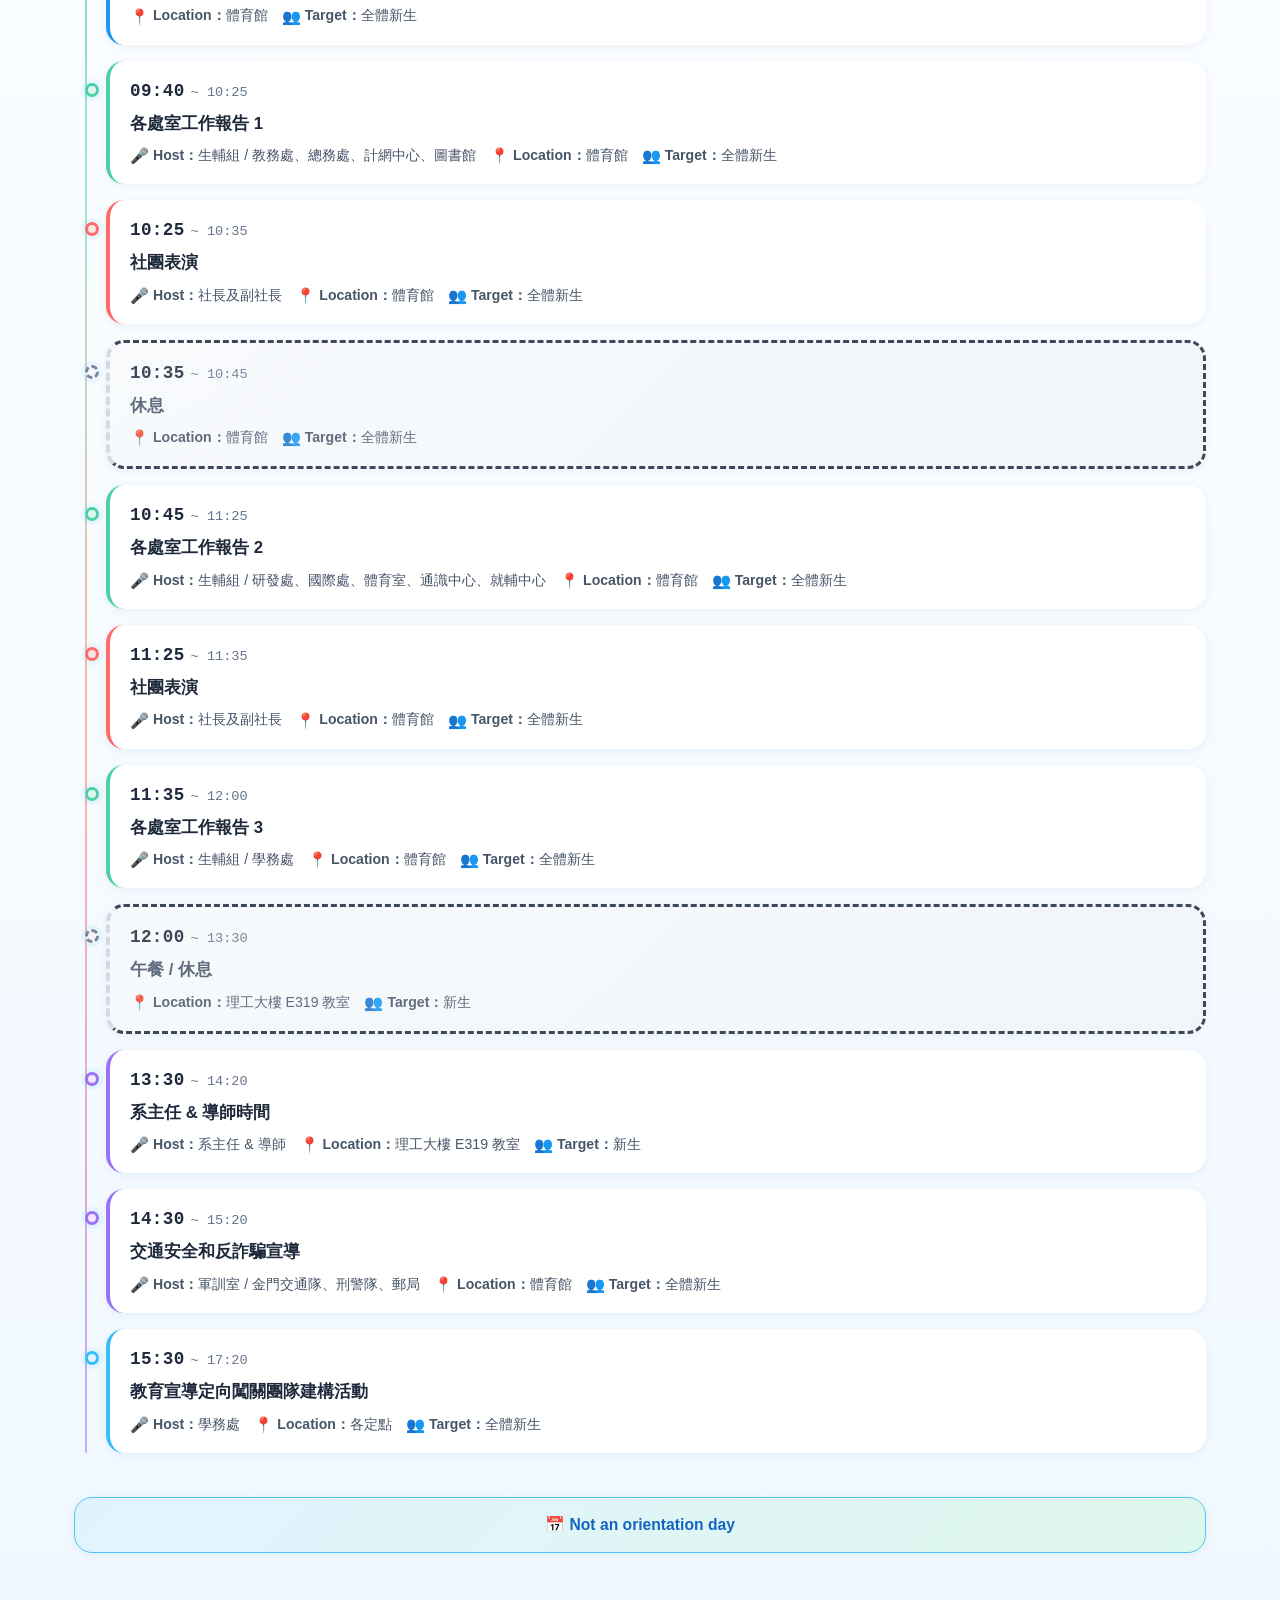
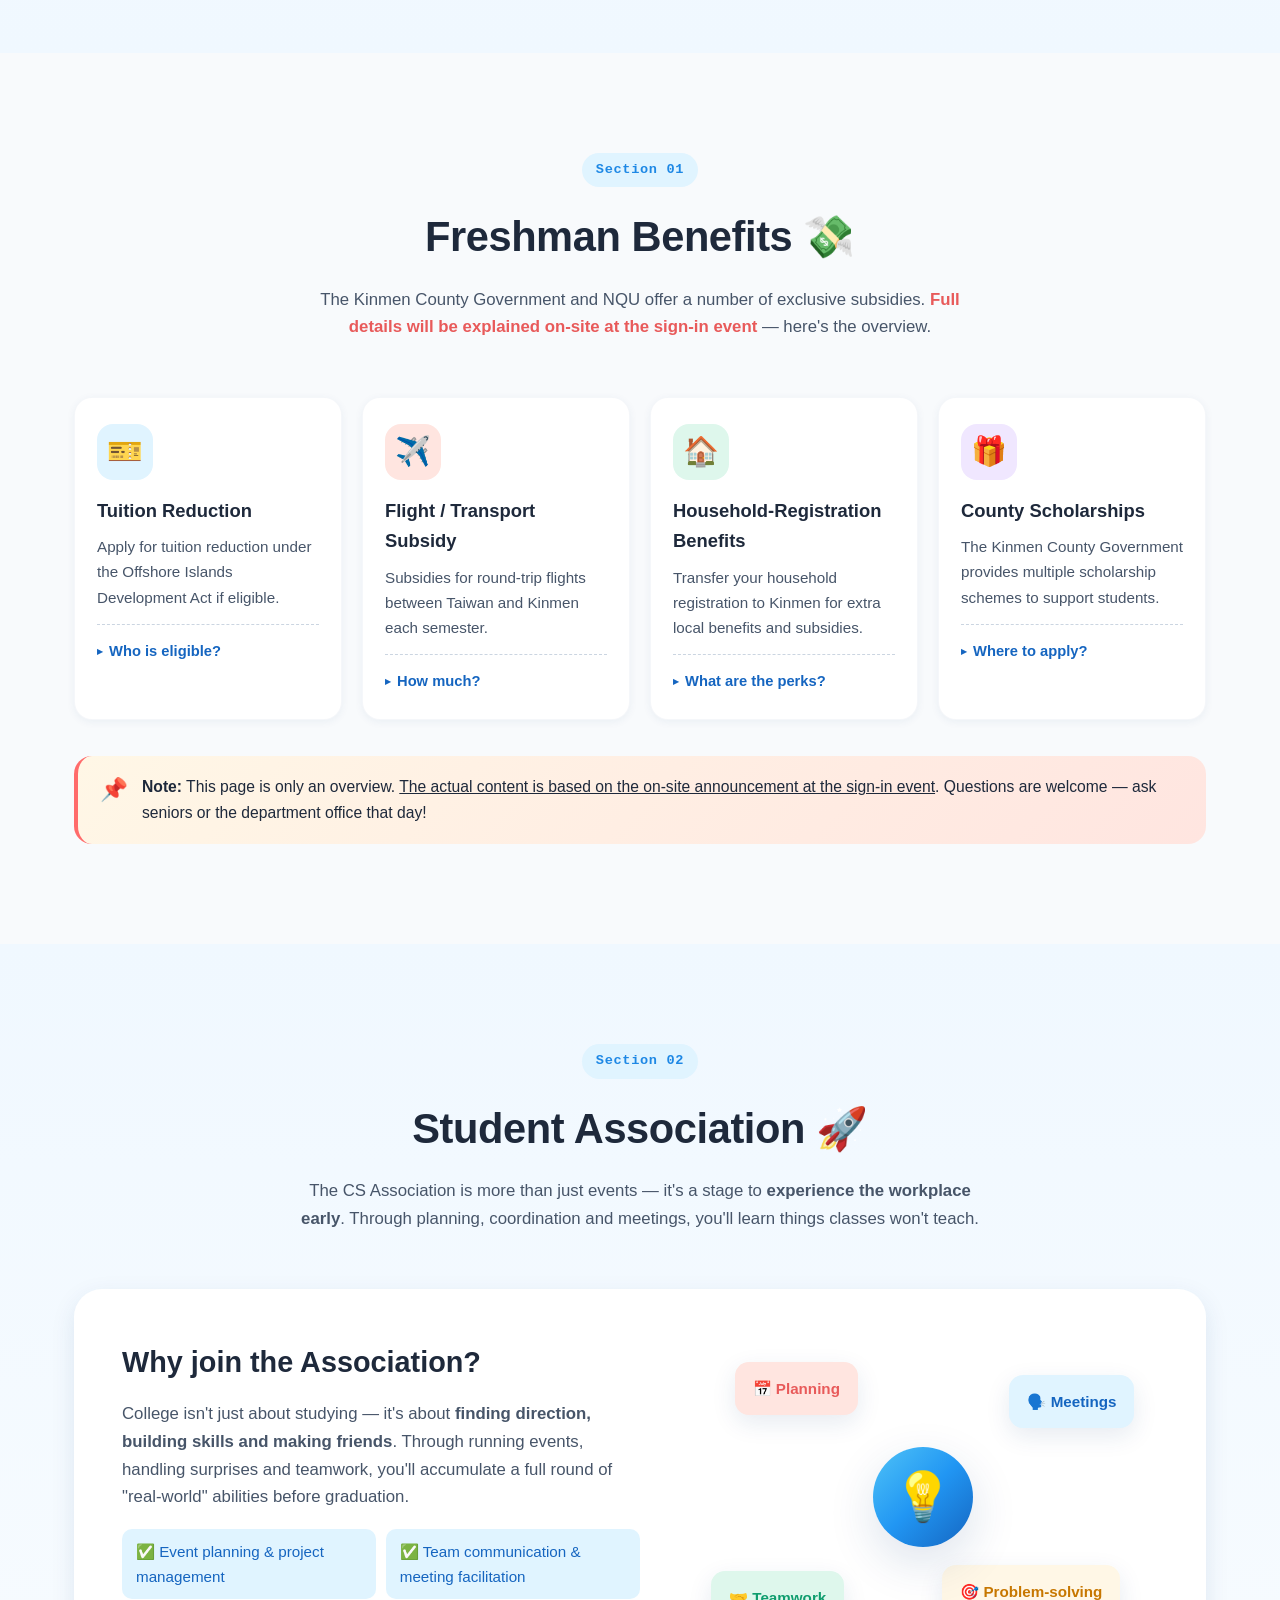
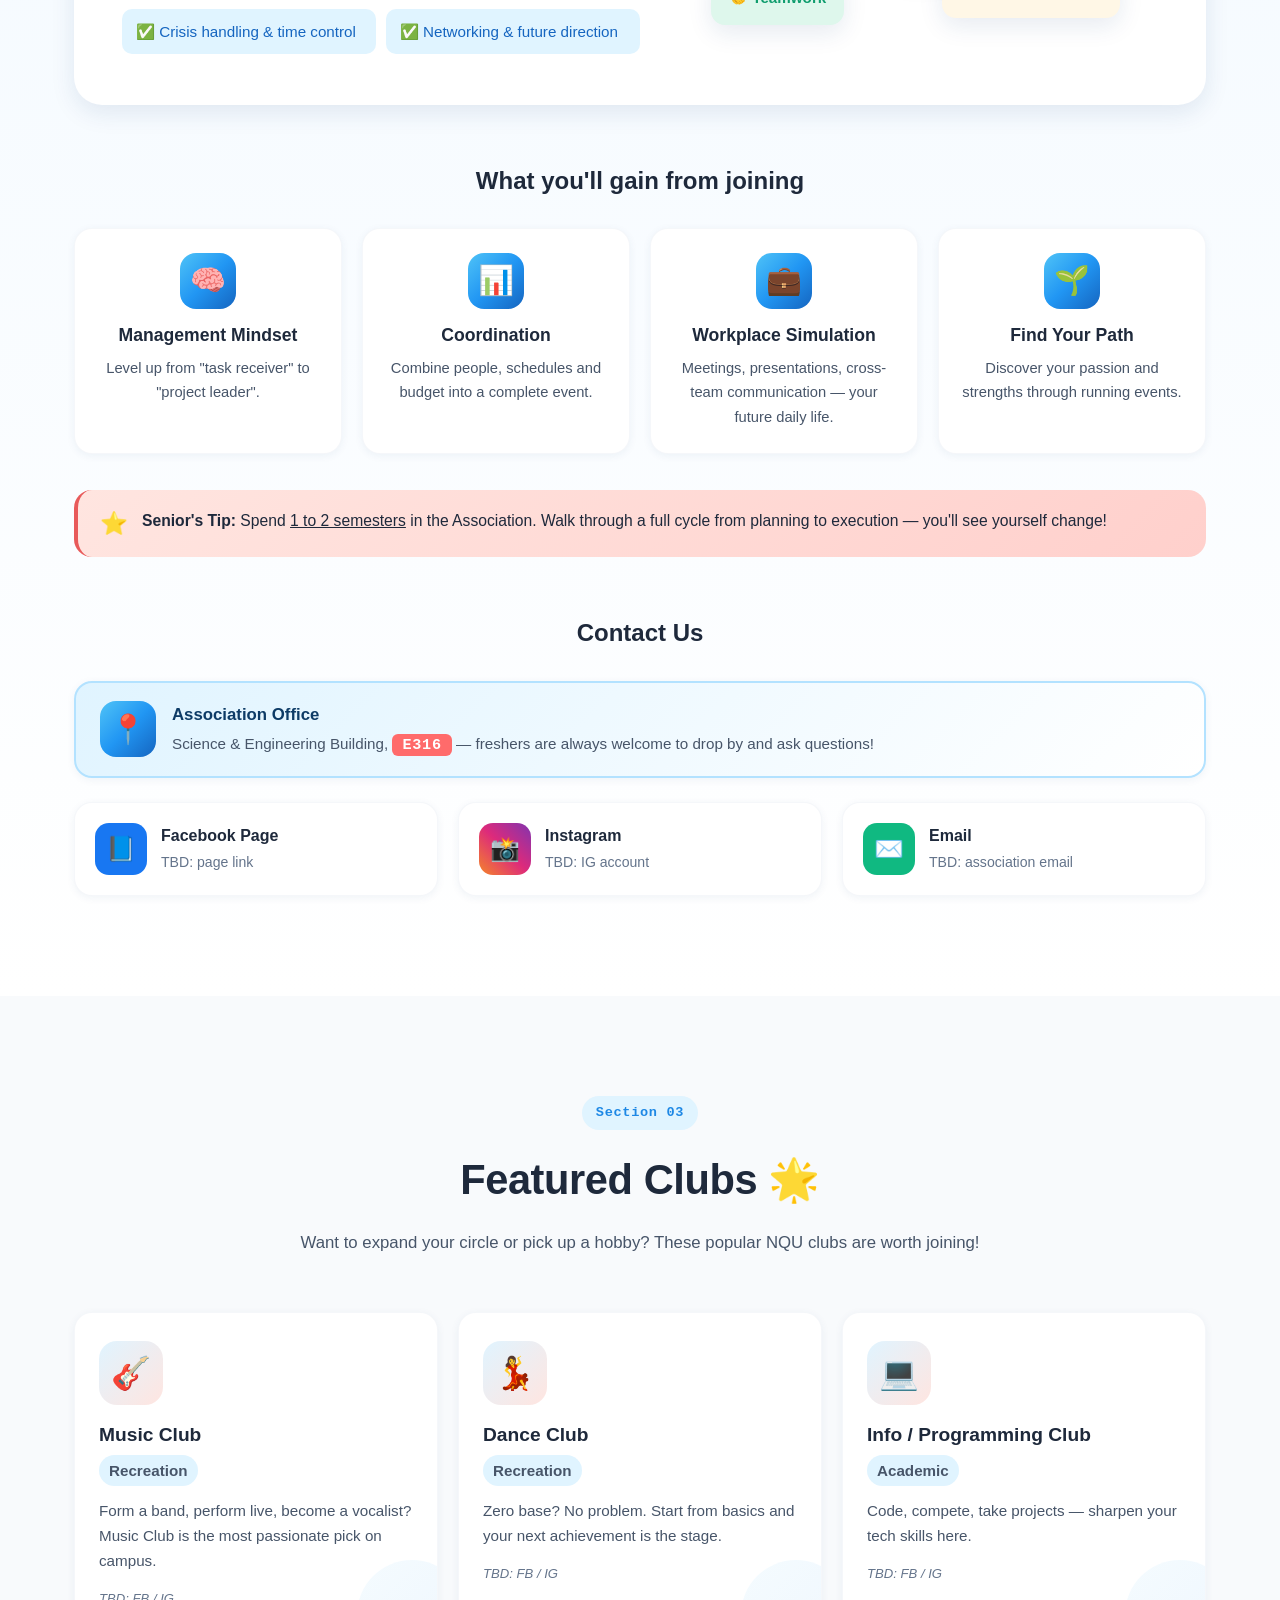
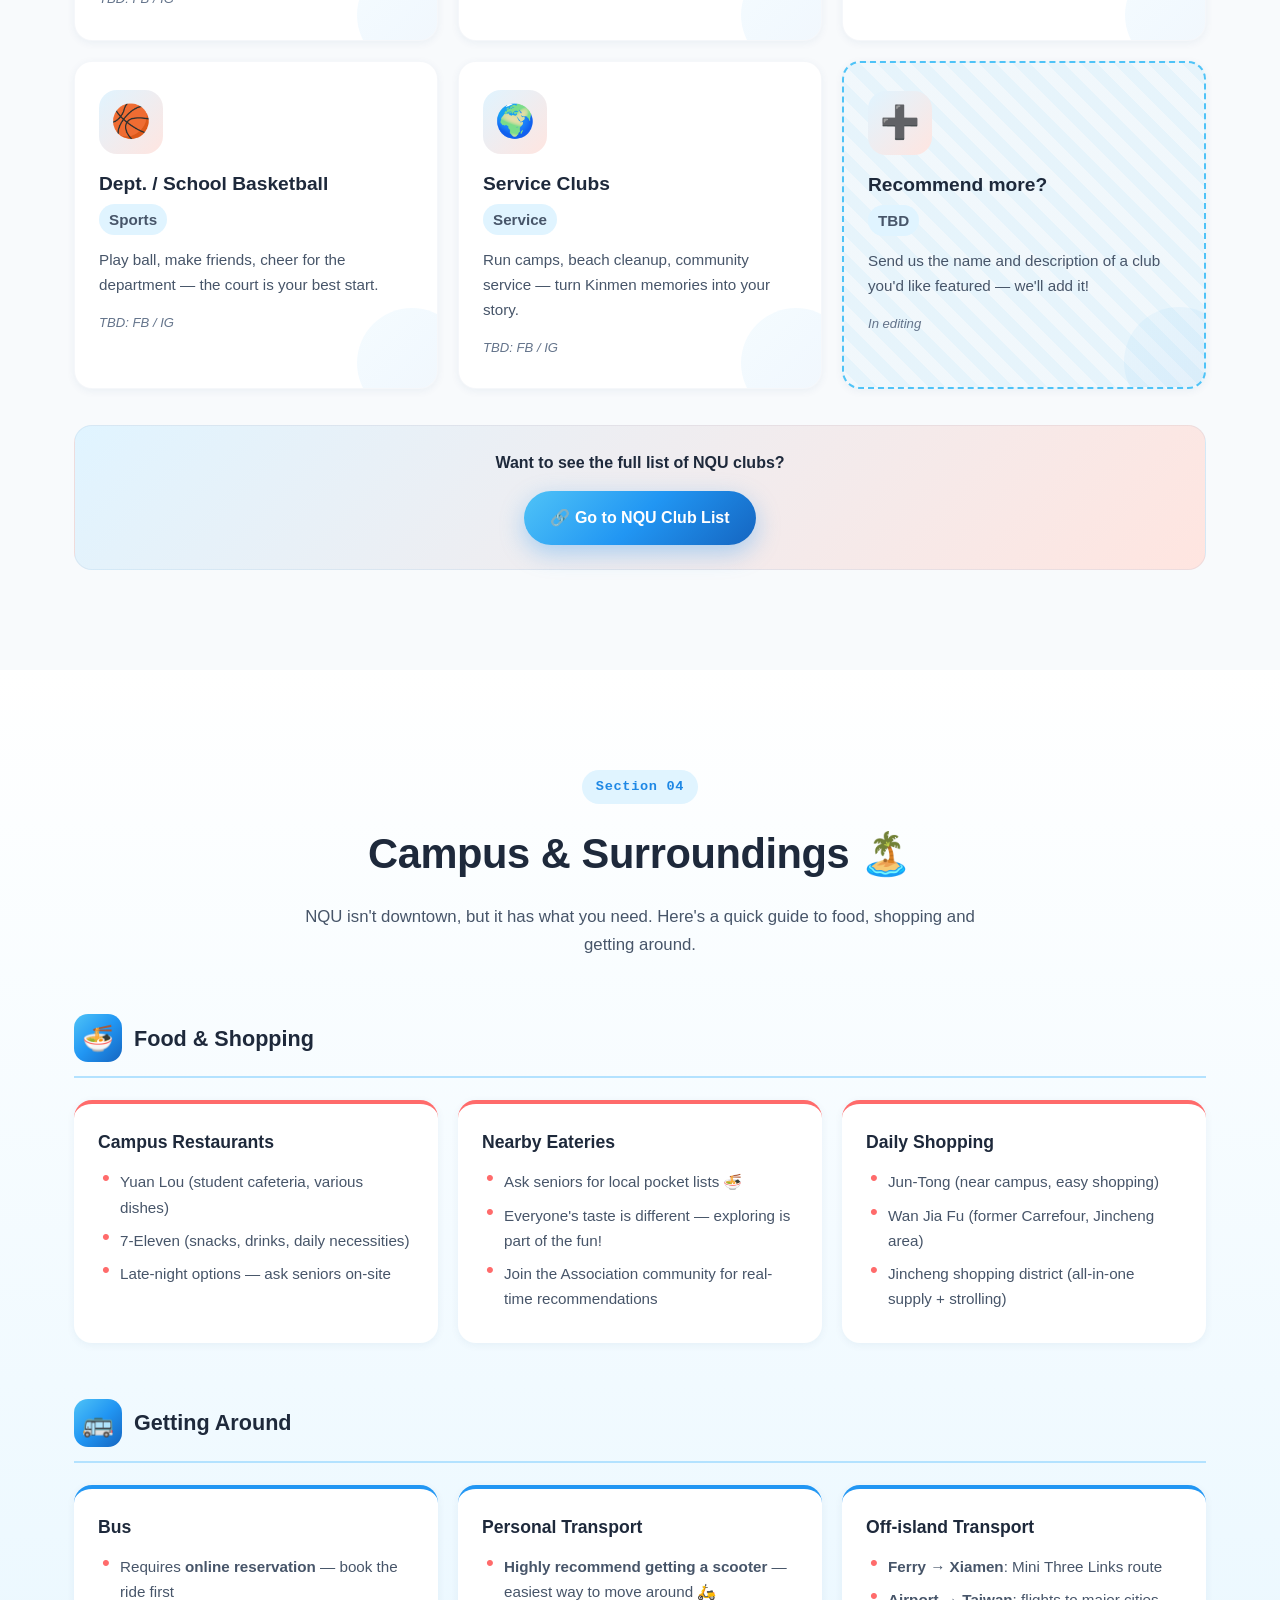
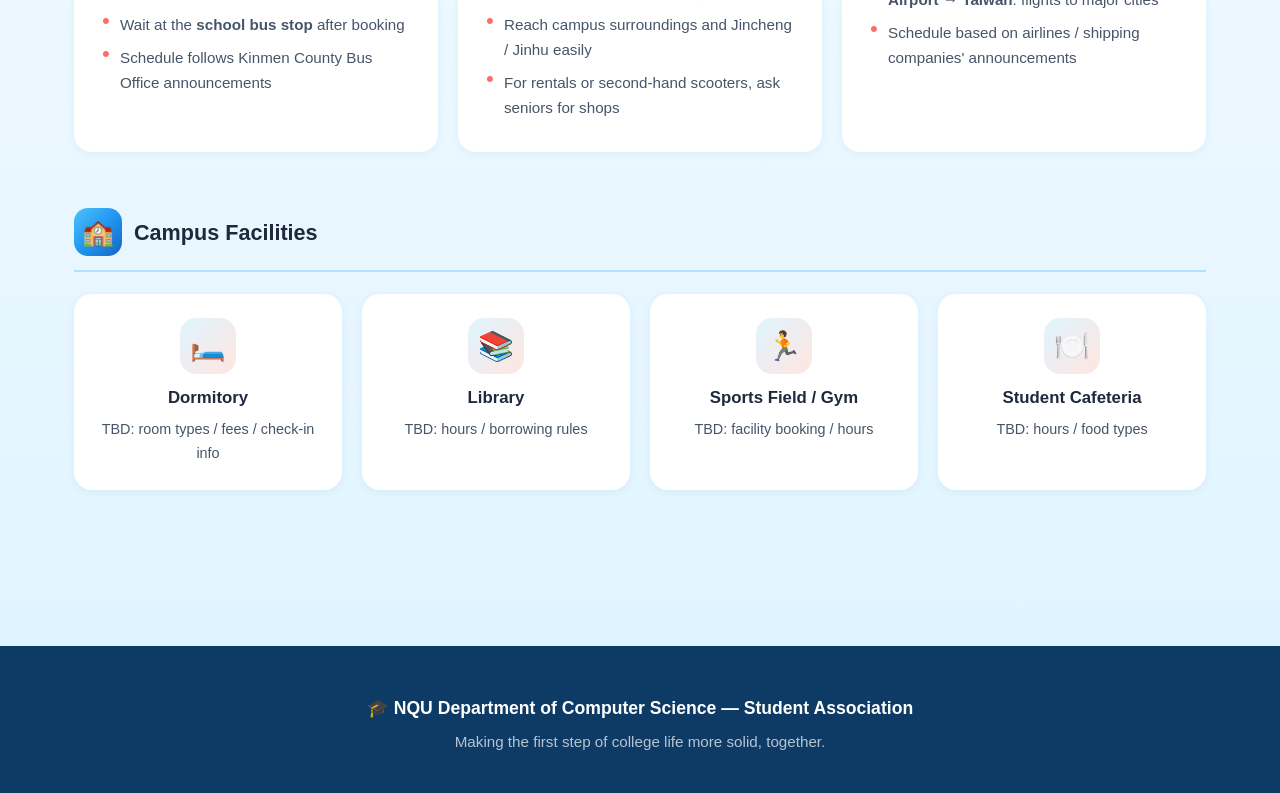
==== commit ef81feca: "Add floating checklist for items to carry" ====
--- a/feedback_form/index.html
+++ b/feedback_form/index.html
@@ -436,6 +436,65 @@
     </div>
   </footer>
 
+  <!-- ============== 攜帶物品浮動清單 ============== -->
+  <button class="checklist-fab" id="checklistFab" type="button" aria-label="攜帶物品清單">
+    <span class="fab-icon">🎒</span>
+    <span class="fab-badge" id="fabBadge">0</span>
+  </button>
+
+  <aside class="checklist-panel" id="checklistPanel" aria-hidden="false">
+    <div class="checklist-header">
+      <div>
+        <h3 data-i18n="checklist-title">攜帶物品清單</h3>
+        <p class="checklist-sub" data-i18n="checklist-sub">出門前確認一下，別漏了！</p>
+      </div>
+      <button class="checklist-close" id="checklistClose" type="button" aria-label="收合">×</button>
+    </div>
+
+    <div class="checklist-progress">
+      <div class="progress-track">
+        <div class="progress-fill" id="progressFill"></div>
+      </div>
+      <span class="progress-text" id="progressText">0 / 10</span>
+    </div>
+
+    <div class="checklist-groups">
+      <div class="checklist-group">
+        <h4>🎒 <span data-i18n="checklist-cat1">日常用品</span></h4>
+        <ul class="checklist-list">
+          <li><label class="checklist-item"><input type="checkbox" data-item="bottle" /><span class="check-icon">💧</span><span class="check-label" data-i18n="check-bottle">水壺</span></label></li>
+          <li><label class="checklist-item"><input type="checkbox" data-item="stationery" /><span class="check-icon">✏️</span><span class="check-label" data-i18n="check-stationery">文具</span></label></li>
+          <li><label class="checklist-item"><input type="checkbox" data-item="seal" /><span class="check-icon">🪵</span><span class="check-label" data-i18n="check-seal">私人木頭章</span></label></li>
+          <li><label class="checklist-item"><input type="checkbox" data-item="shoes" /><span class="check-icon">👟</span><span class="check-label" data-i18n="check-shoes">布鞋（建議穿著）</span></label></li>
+        </ul>
+      </div>
+
+      <div class="checklist-group">
+        <h4>📄 <span data-i18n="checklist-cat2">報到文件</span></h4>
+        <ul class="checklist-list">
+          <li><label class="checklist-item"><input type="checkbox" data-item="diploma" /><span class="check-icon">🎓</span><span class="check-label" data-i18n="check-diploma">畢業證書或修業證明</span></label></li>
+          <li><label class="checklist-item"><input type="checkbox" data-item="enrollment" /><span class="check-icon">📋</span><span class="check-label" data-i18n="check-enrollment">學籍記載表</span></label></li>
+          <li><label class="checklist-item"><input type="checkbox" data-item="idcard" /><span class="check-icon">🪪</span><span class="check-label" data-i18n="check-idcard">身分證</span></label></li>
+          <li><label class="checklist-item"><input type="checkbox" data-item="stamp" /><span class="check-icon">🔴</span><span class="check-label" data-i18n="check-stamp">個人印章</span></label></li>
+          <li><label class="checklist-item"><input type="checkbox" data-item="photo" /><span class="check-icon">🖼️</span><span class="check-label" data-i18n="check-photo">2 吋大頭照</span></label></li>
+          <li><label class="checklist-item"><input type="checkbox" data-item="money" /><span class="check-icon">💰</span><span class="check-label" data-i18n="check-money">50 元（換發身分證規費）</span></label></li>
+        </ul>
+      </div>
+    </div>
+
+    <div class="checklist-celebration" id="celebration" hidden>
+      <div class="celebration-emoji">🎉</div>
+      <strong data-i18n="checklist-done">你準備好了！</strong>
+      <p data-i18n="checklist-done-sub">記得早點出門，路上小心！</p>
+    </div>
+
+    <button class="checklist-reset" id="checklistReset" type="button">
+      <span data-i18n="checklist-reset">🔄 重新整理</span>
+    </button>
+  </aside>
+
+  <div class="checklist-overlay" id="checklistOverlay" hidden></div>
+
   <script src="script.js"></script>
 </body>
 </html>
--- a/feedback_form/style.css
+++ b/feedback_form/style.css
@@ -892,6 +892,319 @@
   font-size: 0.95rem;
 }
 
+/* ---------- 行程時間軸 ---------- */
+.section-schedule {
+  background: linear-gradient(180deg, #FFFFFF 0%, #F0F8FF 100%);
+}
+
+.schedule-tabs {
+  display: flex;
+  gap: 10px;
+  justify-content: center;
+  margin-bottom: 18px;
+  flex-wrap: wrap;
+}
+.schedule-tab {
+  background: var(--white);
+  border: 2px solid var(--blue-100);
+  border-radius: var(--radius-md);
+  padding: 12px 22px;
+  cursor: pointer;
+  display: flex;
+  flex-direction: column;
+  align-items: center;
+  gap: 2px;
+  transition: all .2s ease;
+  font-family: inherit;
+  min-width: 140px;
+  min-height: 60px;
+}
+.schedule-tab:hover {
+  border-color: var(--blue-300);
+  transform: translateY(-2px);
+}
+.schedule-tab.active {
+  background: var(--gradient-main);
+  border-color: transparent;
+  color: var(--white);
+  box-shadow: 0 8px 20px rgba(33,150,243,0.30);
+}
+.schedule-tab .tab-day {
+  font-size: 0.92rem;
+  font-weight: 600;
+  opacity: 0.85;
+}
+.schedule-tab .tab-date {
+  font-size: 1.15rem;
+  font-weight: 800;
+}
+.schedule-tab.active .tab-day { opacity: 0.95; }
+
+.schedule-department {
+  text-align: center;
+  margin: 0 auto 24px;
+  display: inline-block;
+  background: linear-gradient(135deg, #FFE5E0 0%, #FFD0CC 100%);
+  color: var(--coral-600);
+  padding: 8px 18px;
+  border-radius: 999px;
+  font-weight: 700;
+  font-size: 0.95rem;
+  box-shadow: var(--shadow-sm);
+}
+#scheduleDepartment[hidden] { display: none; }
+#scheduleDepartment:not([hidden]) {
+  display: block;
+  width: fit-content;
+  margin-left: auto;
+  margin-right: auto;
+  margin-bottom: 24px;
+}
+
+/* ---------- 時間軸主體 ---------- */
+.timeline {
+  position: relative;
+  padding: 8px 0 8px 32px;
+}
+.timeline::before {
+  content: "";
+  position: absolute;
+  left: 11px;
+  top: 24px;
+  bottom: 24px;
+  width: 2px;
+  background: linear-gradient(180deg,
+    var(--blue-300) 0%,
+    var(--mint-300) 30%,
+    var(--coral-300) 60%,
+    var(--violet-300) 100%);
+  border-radius: 2px;
+}
+
+.event {
+  position: relative;
+  margin-bottom: 16px;
+  background: var(--white);
+  border-radius: var(--radius-md);
+  padding: 16px 20px;
+  box-shadow: var(--shadow-sm);
+  border-left: 4px solid var(--blue-300);
+  transition: transform .2s ease, box-shadow .2s ease;
+}
+.event::before {
+  content: "";
+  position: absolute;
+  left: -25px;
+  top: 22px;
+  width: 14px;
+  height: 14px;
+  background: var(--white);
+  border: 3px solid var(--blue-300);
+  border-radius: 50%;
+  box-shadow: 0 0 0 4px rgba(79,195,247,0.10);
+}
+.event:hover {
+  transform: translateX(4px);
+  box-shadow: var(--shadow-md);
+}
+
+/* 各類型配色 */
+.event-ceremony    { border-left-color: var(--blue-500);   }
+.event-ceremony::before    { border-color: var(--blue-500); background: var(--blue-50); }
+.event-report      { border-left-color: var(--mint-500);   }
+.event-report::before      { border-color: var(--mint-500); background: #DEF7EC; }
+.event-performance { border-left-color: var(--coral-500);  }
+.event-performance::before { border-color: var(--coral-500); background: #FFE5E0; }
+.event-lecture     { border-left-color: var(--violet-500); }
+.event-lecture::before     { border-color: var(--violet-500); background: #F0E7FF; }
+.event-activity    { border-left-color: #38BDF8; }
+.event-activity::before    { border-color: #38BDF8; background: #E0F2FE; }
+.event-workshop    { border-left-color: #EC4899; }
+.event-workshop::before    { border-color: #EC4899; background: #FCE7F3; }
+.event-admin       { border-left-color: var(--yellow-500); }
+.event-admin::before       { border-color: var(--yellow-500); background: #FEF3C7; }
+
+/* 休息 / 午餐 */
+.event-break {
+  border-left-color: var(--ink-300);
+  background: linear-gradient(135deg, #F8FAFC 0%, #F1F5F9 100%);
+  border-style: dashed;
+  opacity: 0.85;
+}
+.event-break::before {
+  border-color: var(--ink-500);
+  background: var(--ink-100);
+  border-style: dashed;
+}
+.event-break .event-title {
+  color: var(--ink-700);
+  font-weight: 600;
+}
+
+/* 待定 / TBD 事件 */
+.event-tbd {
+  border-left-color: var(--ink-300);
+  background:
+    repeating-linear-gradient(
+      45deg,
+      rgba(100,116,139,0.04),
+      rgba(100,116,139,0.04) 8px,
+      rgba(100,116,139,0.08) 8px,
+      rgba(100,116,139,0.08) 16px
+    ),
+    var(--white);
+  border-style: dashed;
+}
+.event-tbd::before {
+  border-color: var(--ink-500);
+  border-style: dashed;
+  background: var(--white);
+}
+.event-tbd .event-title {
+  color: var(--ink-700);
+  font-style: italic;
+}
+.time-tbd {
+  display: inline-block;
+  background: var(--ink-100);
+  color: var(--ink-700);
+  padding: 4px 14px;
+  border-radius: 999px;
+  font-size: 0.9rem;
+  font-weight: 700;
+  font-family: inherit;
+  border: 1px dashed var(--ink-300);
+}
+.tbd-note {
+  display: inline-block;
+  color: var(--ink-700);
+  font-size: 0.88rem;
+  font-style: italic;
+  background: rgba(255, 247, 230, 0.6);
+  padding: 3px 10px;
+  border-radius: 8px;
+}
+
+/* 進行中 */
+.event-current {
+  background: linear-gradient(135deg, #FFF7E6 0%, #FFE5E0 100%);
+  box-shadow: 0 8px 24px rgba(255,107,107,0.25), 0 0 0 2px var(--coral-500);
+  transform: translateX(4px);
+  animation: currentPulse 2s ease-in-out infinite;
+}
+@keyframes currentPulse {
+  0%, 100% { box-shadow: 0 8px 24px rgba(255,107,107,0.25), 0 0 0 2px var(--coral-500); }
+  50%      { box-shadow: 0 12px 32px rgba(255,107,107,0.40), 0 0 0 4px var(--coral-500); }
+}
+
+.event-now-badge {
+  display: inline-flex;
+  align-items: center;
+  gap: 4px;
+  background: var(--coral-500);
+  color: var(--white);
+  padding: 3px 10px;
+  border-radius: 999px;
+  font-size: 0.78rem;
+  font-weight: 700;
+  margin-bottom: 8px;
+  animation: blinkDot 1.4s ease-in-out infinite;
+}
+@keyframes blinkDot {
+  0%, 100% { opacity: 1; }
+  50%      { opacity: 0.55; }
+}
+
+/* 卡片內部排版 */
+.event-time {
+  display: flex;
+  align-items: baseline;
+  gap: 6px;
+  margin-bottom: 6px;
+}
+.time-start {
+  font-family: ui-monospace, SFMono-Regular, monospace;
+  font-size: 1.1rem;
+  font-weight: 800;
+  color: var(--ink-900);
+  letter-spacing: 0.02em;
+}
+.time-end {
+  font-family: ui-monospace, SFMono-Regular, monospace;
+  font-size: 0.85rem;
+  color: var(--ink-500);
+}
+
+.event-title {
+  font-size: 1.05rem;
+  font-weight: 700;
+  color: var(--ink-900);
+  margin-bottom: 8px;
+  line-height: 1.4;
+}
+
+.event-meta {
+  display: flex;
+  flex-wrap: wrap;
+  gap: 6px 14px;
+  font-size: 0.88rem;
+  color: var(--ink-700);
+}
+.meta-item {
+  display: inline-flex;
+  align-items: center;
+  gap: 4px;
+}
+.meta-icon {
+  font-size: 0.95rem;
+}
+
+/* 狀態列 */
+.schedule-status {
+  margin-top: 20px;
+  padding: 14px 20px;
+  background: var(--white);
+  border-radius: var(--radius-md);
+  box-shadow: var(--shadow-sm);
+  text-align: center;
+  font-weight: 600;
+  font-size: 0.98rem;
+  color: var(--ink-700);
+  border: 1px dashed var(--blue-100);
+}
+.schedule-status.now {
+  background: linear-gradient(135deg, #FFF7E6 0%, #FFE5E0 100%);
+  border: 1px solid var(--coral-500);
+  color: var(--coral-600);
+}
+.schedule-status.future {
+  background: linear-gradient(135deg, #E0F4FF 0%, #DEF7EC 100%);
+  border: 1px solid var(--blue-300);
+  color: var(--blue-700);
+}
+.schedule-status.past {
+  background: var(--ink-100);
+  border: 1px solid var(--ink-300);
+  color: var(--ink-500);
+}
+.schedule-status[hidden] { display: none; }
+
+/* 手機版時間軸調整 */
+@media (max-width: 560px) {
+  .timeline { padding-left: 24px; }
+  .timeline::before { left: 7px; }
+  .event { padding: 14px 16px; }
+  .event::before { left: -21px; width: 12px; height: 12px; }
+  .schedule-tab {
+    padding: 10px 16px;
+    min-width: 130px;
+    flex: 1;
+  }
+  .schedule-tab .tab-date { font-size: 1rem; }
+  .event-time { flex-direction: column; gap: 0; }
+  .time-start { font-size: 1rem; }
+}
+
 /* ---------- 報到表單按鈕（Hero 脈動效果） ---------- */
 .btn-pulse {
   animation: pulse 2.4s ease-in-out infinite;
@@ -1073,7 +1386,6 @@
 
 /* ---------- 小螢幕手機 (≤400px) ---------- */
 @media (max-width: 400px) {
-
   /* 隱藏品牌文字，只留 logo */
   .brand-text { display: none; }
   .brand-mark { font-size: 1.8rem; }
@@ -1089,7 +1401,6 @@
     min-width: 34px;
   }
 
-  /* Hero 再緊湊 */
   .hero {
     padding: 86px 14px 48px;
   }
@@ -1117,3 +1428,299 @@
   /* Container 內距 */
   .container { padding: 0 14px; }
 }
+
+/* ============================================
+   攜帶物品浮動清單
+   - 桌機：右側固定小卡（始終可見）
+   - 手機：右下角 FAB + 點擊展開底部抽屜
+   ============================================ */
+
+/* FAB 浮動按鈕 */
+.checklist-fab {
+  position: fixed;
+  right: 24px;
+  bottom: 24px;
+  z-index: 90;
+  width: 64px;
+  height: 64px;
+  border-radius: 50%;
+  border: none;
+  background: var(--gradient-coral);
+  color: var(--white);
+  cursor: pointer;
+  display: flex;
+  align-items: center;
+  justify-content: center;
+  flex-direction: column;
+  box-shadow: 0 10px 28px rgba(255,107,107,0.40);
+  transition: transform .2s ease, box-shadow .2s ease;
+  font-family: inherit;
+}
+.checklist-fab:hover {
+  transform: scale(1.08);
+  box-shadow: 0 14px 36px rgba(255,107,107,0.55);
+}
+.checklist-fab:active { transform: scale(0.95); }
+.fab-icon { font-size: 1.7rem; line-height: 1; }
+.fab-badge {
+  position: absolute;
+  top: -4px;
+  right: -4px;
+  min-width: 24px;
+  height: 24px;
+  padding: 0 6px;
+  border-radius: 12px;
+  background: var(--blue-700);
+  color: var(--white);
+  font-size: 0.78rem;
+  font-weight: 700;
+  display: grid;
+  place-items: center;
+  border: 2px solid var(--white);
+}
+.fab-badge.complete {
+  background: #10B981;
+}
+
+/* 側邊面板 */
+.checklist-panel {
+  position: fixed;
+  right: 24px;
+  bottom: 100px;
+  z-index: 95;
+  width: 320px;
+  max-height: calc(100vh - 140px);
+  background: var(--white);
+  border-radius: var(--radius-lg);
+  box-shadow: var(--shadow-lg);
+  display: flex;
+  flex-direction: column;
+  overflow: hidden;
+  border: 1px solid rgba(15,60,120,0.06);
+}
+.checklist-overlay {
+  position: fixed;
+  inset: 0;
+  background: rgba(15,60,120,0.40);
+  z-index: 89;
+  backdrop-filter: blur(2px);
+}
+
+.checklist-header {
+  padding: 18px 20px;
+  background: linear-gradient(135deg, var(--blue-50) 0%, #FFE5E0 100%);
+  display: flex;
+  justify-content: space-between;
+  align-items: flex-start;
+  gap: 12px;
+}
+.checklist-header h3 {
+  font-size: 1.05rem;
+  font-weight: 800;
+  color: var(--ink-900);
+  margin-bottom: 2px;
+}
+.checklist-sub {
+  font-size: 0.82rem;
+  color: var(--ink-500);
+}
+.checklist-close {
+  background: rgba(255,255,255,0.7);
+  border: none;
+  width: 32px;
+  height: 32px;
+  border-radius: 10px;
+  font-size: 1.3rem;
+  color: var(--ink-700);
+  cursor: pointer;
+  flex-shrink: 0;
+  line-height: 1;
+  font-family: inherit;
+}
+.checklist-close:hover {
+  background: var(--white);
+  color: var(--coral-600);
+}
+
+.checklist-progress {
+  padding: 14px 20px;
+  display: flex;
+  align-items: center;
+  gap: 12px;
+  background: var(--white);
+  border-bottom: 1px solid var(--ink-100);
+}
+.progress-track {
+  flex: 1;
+  height: 8px;
+  background: var(--ink-100);
+  border-radius: 999px;
+  overflow: hidden;
+}
+.progress-fill {
+  height: 100%;
+  width: 0%;
+  background: linear-gradient(90deg, var(--coral-500) 0%, #FFC857 50%, #10B981 100%);
+  border-radius: 999px;
+  transition: width .4s ease;
+}
+.progress-text {
+  font-family: ui-monospace, SFMono-Regular, monospace;
+  font-size: 0.85rem;
+  font-weight: 700;
+  color: var(--ink-700);
+  white-space: nowrap;
+}
+
+.checklist-groups {
+  flex: 1;
+  overflow-y: auto;
+  padding: 12px 20px 16px;
+}
+.checklist-group {
+  margin-bottom: 14px;
+}
+.checklist-group h4 {
+  font-size: 0.88rem;
+  font-weight: 700;
+  color: var(--ink-700);
+  margin-bottom: 8px;
+  letter-spacing: 0.02em;
+}
+.checklist-list {
+  list-style: none;
+}
+.checklist-item {
+  display: flex;
+  align-items: center;
+  gap: 10px;
+  padding: 10px 12px;
+  background: var(--bg);
+  border-radius: 10px;
+  margin-bottom: 6px;
+  cursor: pointer;
+  transition: background .15s ease, transform .15s ease;
+  user-select: none;
+}
+.checklist-item:hover {
+  background: var(--blue-50);
+}
+.checklist-item input[type="checkbox"] {
+  width: 20px;
+  height: 20px;
+  accent-color: var(--coral-500);
+  cursor: pointer;
+  flex-shrink: 0;
+}
+.check-icon {
+  font-size: 1.15rem;
+  width: 24px;
+  text-align: center;
+  flex-shrink: 0;
+}
+.check-label {
+  font-size: 0.92rem;
+  color: var(--ink-900);
+  font-weight: 500;
+  transition: all .2s ease;
+}
+.checklist-item:has(input:checked) {
+  background: linear-gradient(135deg, #DEF7EC 0%, #D1FAE5 100%);
+}
+.checklist-item:has(input:checked) .check-label {
+  text-decoration: line-through;
+  color: var(--ink-500);
+}
+
+/* 慶祝完成 */
+.checklist-celebration {
+  padding: 16px 20px;
+  background: linear-gradient(135deg, #FFF7E6 0%, #FFE5E0 100%);
+  text-align: center;
+  border-top: 1px solid rgba(255,107,107,0.20);
+}
+.checklist-celebration[hidden] { display: none; }
+.celebration-emoji {
+  font-size: 2.4rem;
+  animation: bounce 0.8s ease infinite alternate;
+}
+@keyframes bounce {
+  from { transform: translateY(0); }
+  to   { transform: translateY(-8px); }
+}
+.checklist-celebration strong {
+  display: block;
+  font-size: 1.1rem;
+  color: var(--coral-600);
+  margin: 4px 0 2px;
+}
+.checklist-celebration p {
+  font-size: 0.85rem;
+  color: var(--ink-700);
+}
+
+.checklist-reset {
+  margin: 12px 20px 16px;
+  padding: 8px;
+  background: transparent;
+  border: 1px dashed var(--ink-300);
+  border-radius: 10px;
+  color: var(--ink-500);
+  font-size: 0.82rem;
+  cursor: pointer;
+  font-family: inherit;
+  transition: all .2s ease;
+}
+.checklist-reset:hover {
+  background: var(--ink-100);
+  color: var(--ink-700);
+}
+
+/* 桌機預設：面板常駐顯示 */
+@media (min-width: 961px) {
+  .checklist-fab { display: none; }
+  .checklist-overlay { display: none; }
+  .checklist-panel { display: flex; }
+}
+
+/* 手機 / 平板：FAB + 底部抽屜 */
+@media (max-width: 960px) {
+  .checklist-fab { display: flex; }
+
+  .checklist-panel {
+    right: 12px;
+    left: 12px;
+    bottom: 100px;
+    width: auto;
+    max-height: 70vh;
+    transform: translateY(20px);
+    opacity: 0;
+    pointer-events: none;
+    transition: transform .3s ease, opacity .3s ease;
+  }
+  .checklist-panel.open {
+    transform: translateY(0);
+    opacity: 1;
+    pointer-events: auto;
+  }
+  .checklist-overlay { display: block; }
+  .checklist-overlay[hidden] { display: none; }
+}
+
+@media (max-width: 560px) {
+  .checklist-fab {
+    right: 16px;
+    bottom: 16px;
+    width: 56px;
+    height: 56px;
+  }
+  .checklist-panel {
+    right: 8px;
+    left: 8px;
+    bottom: 84px;
+    max-height: 75vh;
+  }
+  .checklist-header { padding: 14px 16px; }
+  .checklist-groups { padding: 10px 16px 12px; }
+  .checklist-progress { padding: 12px 16px; }
+}
